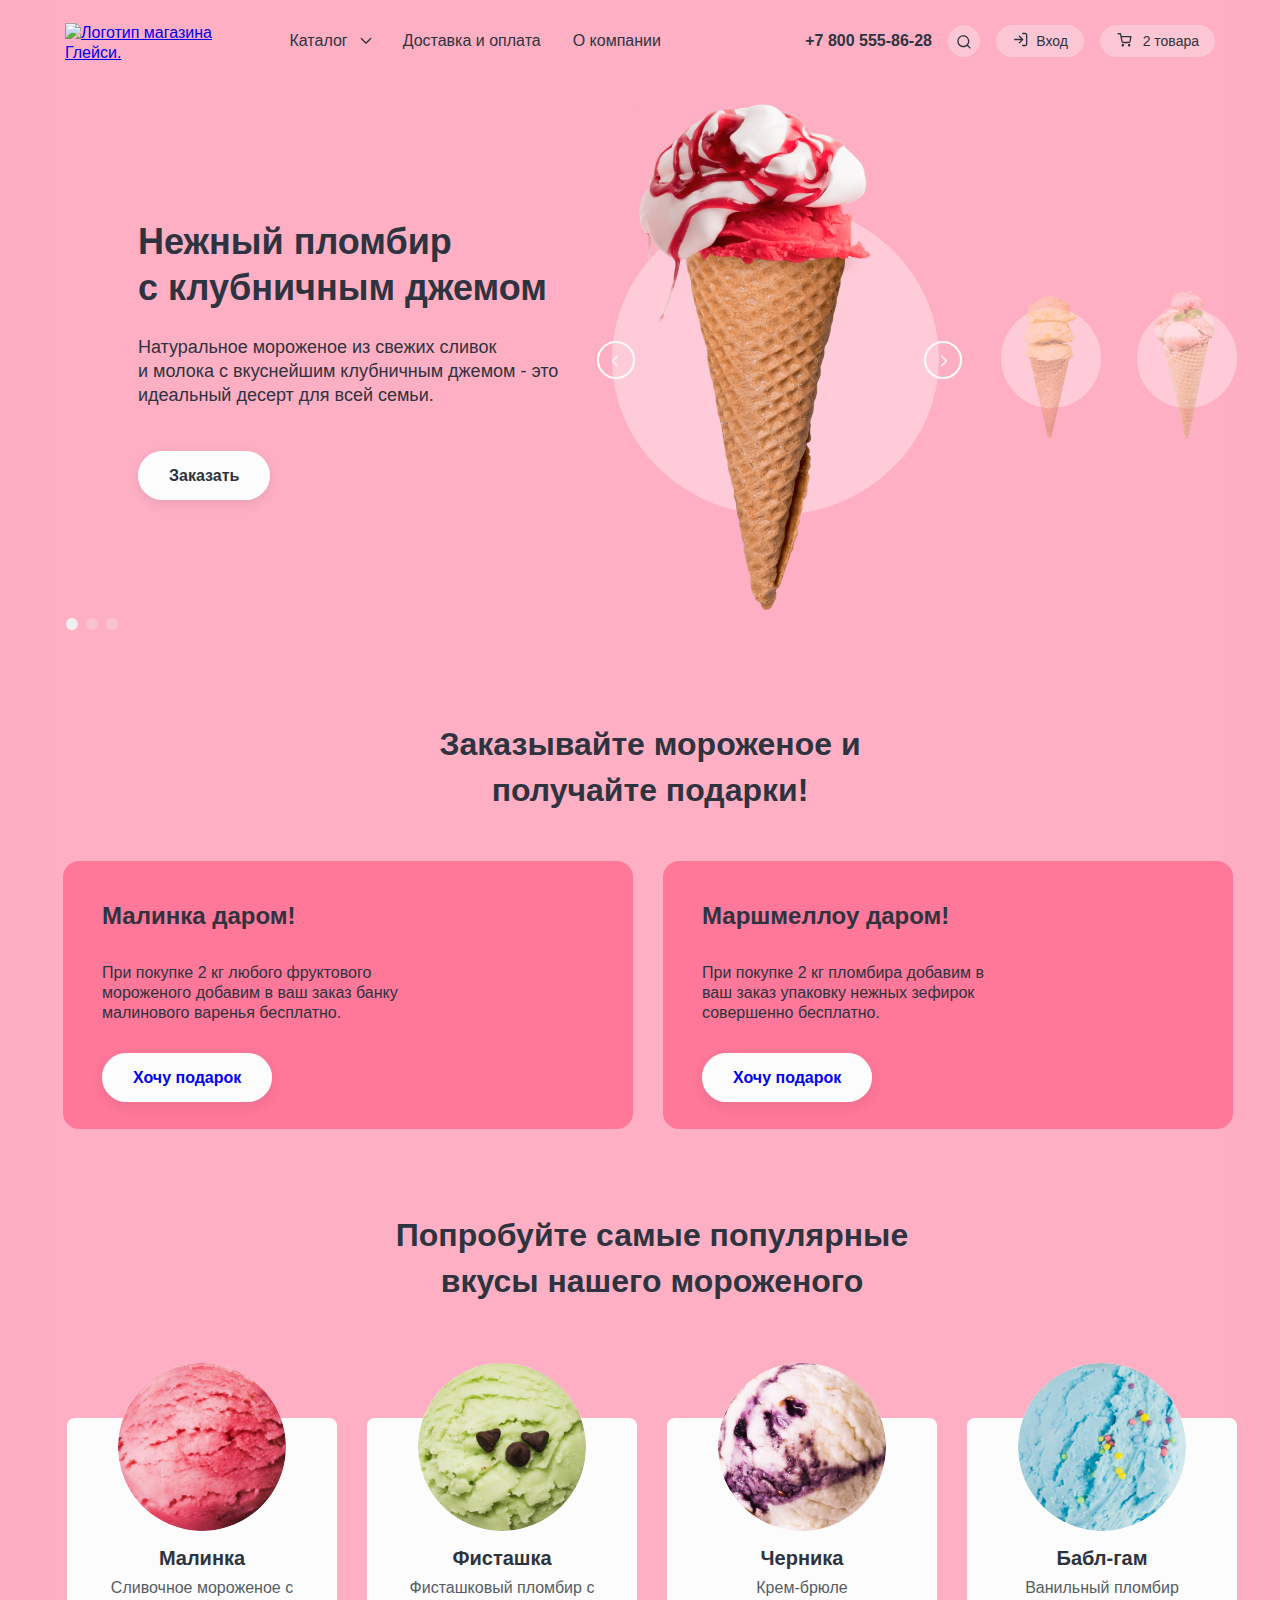
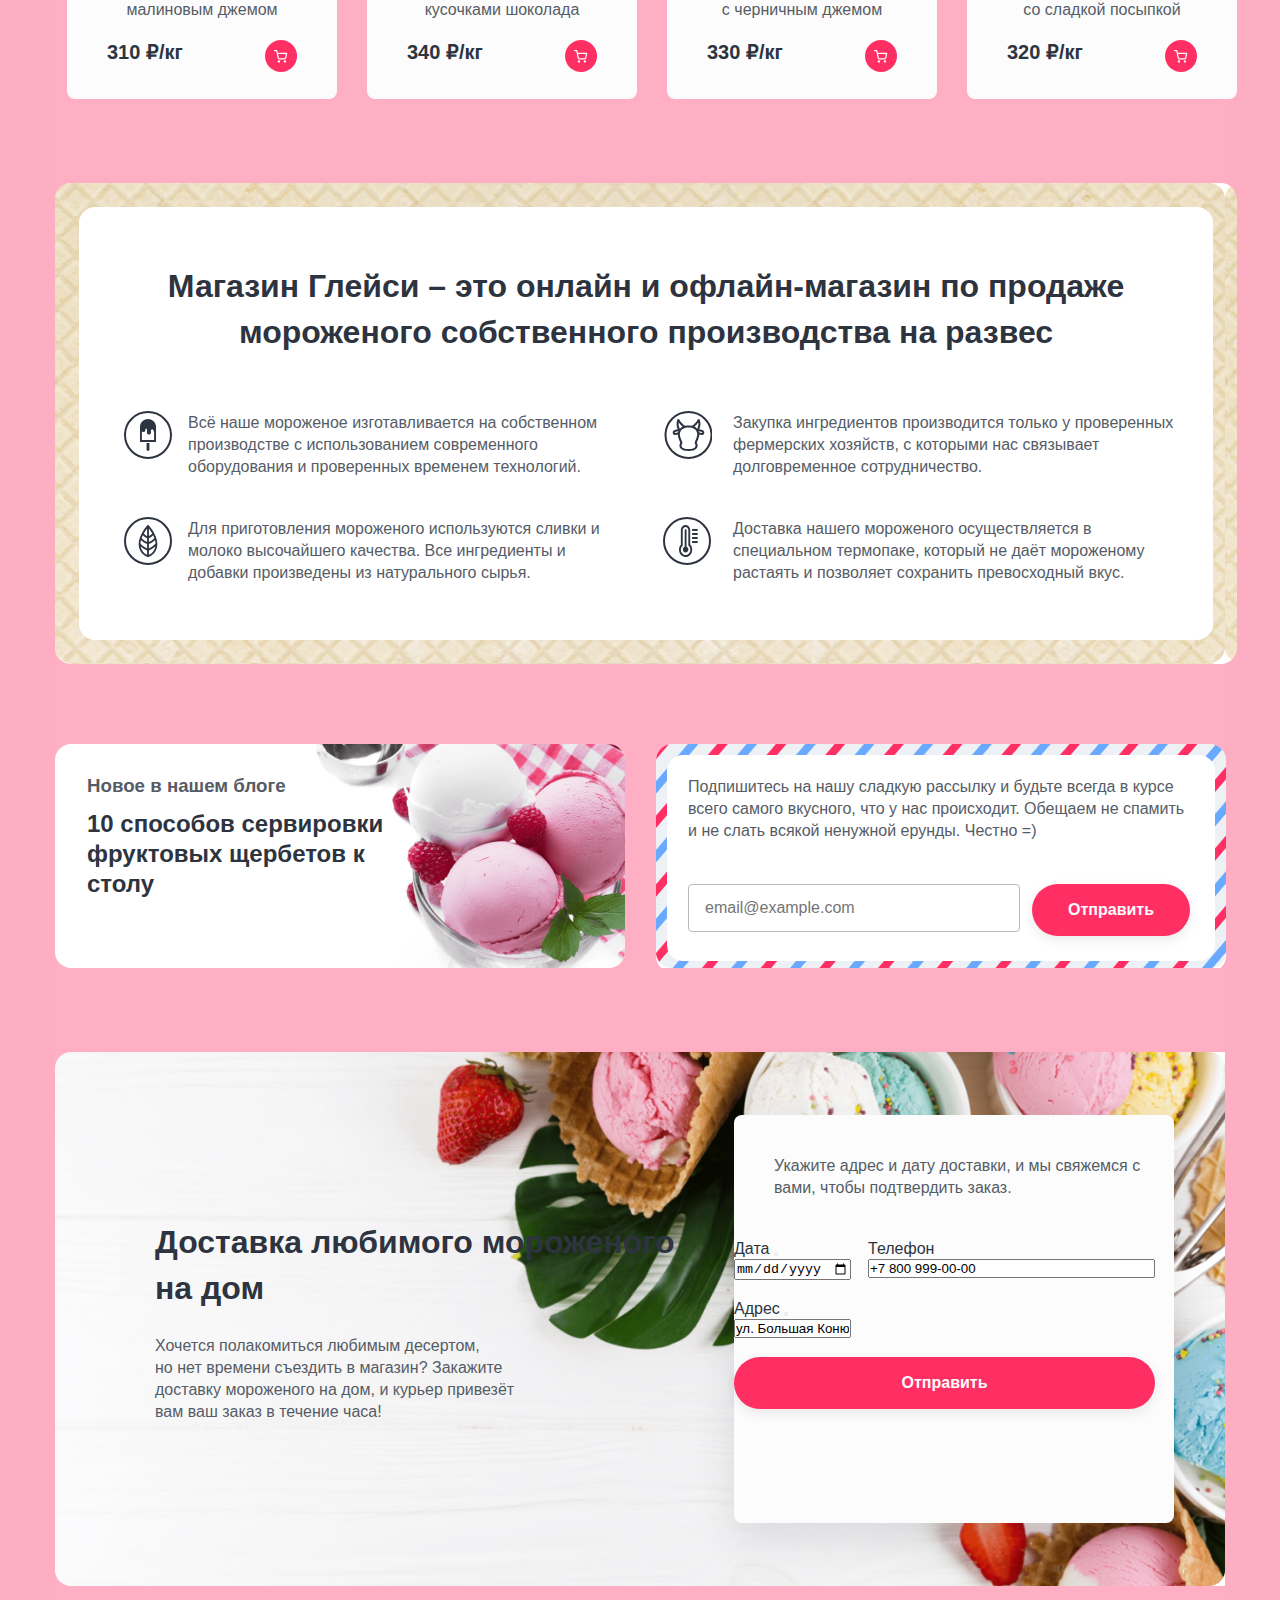
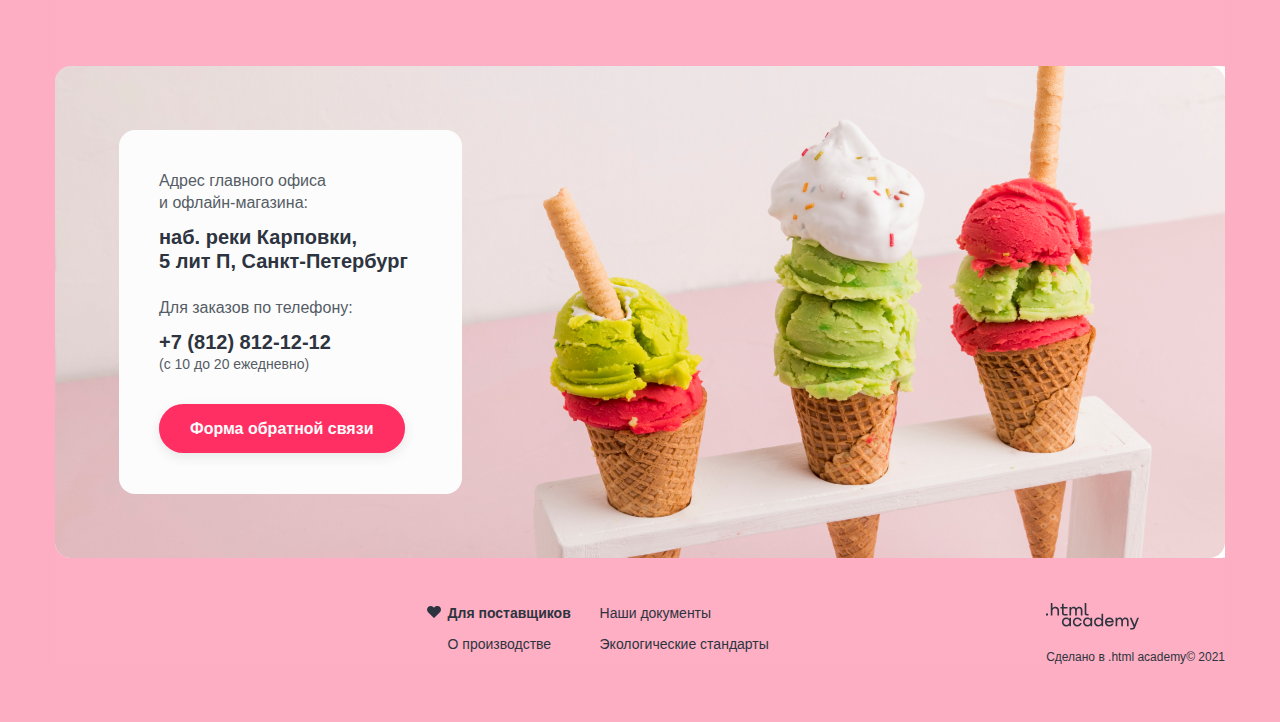
==== index.html @ e2aa6ed8 "стилизует главную страницу" ====
<!DOCTYPE html>
<html lang="ru">

  <head>
    <meta charset="utf-8">
    <title>HTML Academy: Глейси</title>
    <link rel="icon" href="favicon.ico" type="image/png">
    <link rel="stylesheet" href="css/styles.css">
  </head>

  <body class="body-pink">
    <div class="wrapper">
      <header class="page-header">
        <nav class="header-menu">
          <a class="header-link" href="index.html">
            <img class="header-logo" src="./images/logo.svg" alt="Логотип магазина Глейси." width="137" height="56">
          </a>
          <div class="header-menu-wrapper">
            <div class="navigation">
              <ul class="navigation-catalog-list">
                <li class="navigation-catalog-item">
                  <a class="navigation-catalog-link navigation-catalog-title" href="#">
                    <span class="navigation-catalog-link">Каталог</span>
                    <svg class="icon-svg-catalog" width="12" height="7" viewBox="0 0 12 7" fill="none"
                      xmlns="http://www.w3.org/2000/svg">
                      <path fill-rule="evenodd" clip-rule="evenodd"
                        d="M1.80812 1.0532C1.54777 0.792853 1.12566 0.792853 0.865306 1.0532C0.604957 1.31355 0.604957 1.73566 0.865306 1.99601L5.52565 6.65636C5.52771 6.65847 5.52979 6.66058 5.53189 6.66268C5.66259 6.79337 5.83404 6.85846 6.00534 6.85794C6.1753 6.85744 6.34511 6.79236 6.47478 6.66268C6.47687 6.66059 6.47894 6.6585 6.48099 6.65639L11.1414 1.99601C11.4017 1.73566 11.4017 1.31355 11.1414 1.0532C10.881 0.792853 10.4589 0.792853 10.1986 1.0532L6.00334 5.24842L1.80812 1.0532Z" />
                    </svg>
                  </a>
                  <div class="dropdown-menu">
                    <div class="dropdown-menu-wrapper">
                      <ul class="dropdown-menu-list">
                        <li class="dropdown-menu-title">
                          <a href="#" class="dropdown-link dropdown-link-title">Новинки</a>
                        </li>
                        <!--<li class="dropdown-menu-item">
                          <a href="#" class="dropdown-link dropdown-link-title">Новинки</a>
                        </li>-->
                        <li class="dropdown-menu-item">
                          <a href="catalog.html" class="dropdown-link">Сливочное</a>
                        </li>
                        <li class="dropdown-menu-item">
                          <a href="#" class="dropdown-link">Щербеты</a>
                        </li>
                        <li class="dropdown-menu-item">
                          <a href="#" class="dropdown-link">Фруктовый лед</a>
                        </li>
                        <li class="dropdown-menu-item">
                          <a href="#" class="dropdown-link">Мелорин</a>
                        </li>
                      </ul>
                    </div>
                  </div>
                </li>
                <li class="navigation-catalog-item">
                  <a class="navigation-catalog-link" href="#">Доставка и оплата</a>
                </li>
                <li class="navigation-catalog-item">
                  <a class="navigation-catalog-link" href="#">О компании</a>
                </li>
              </ul>
            </div>
            <div class="user-menu">
              <ul class="user-menu-list">
                <li class="user-menu-item-phone ">
                  <div class="footer-phone-wrap">
                    <a class="footer-phone-link" href="tel:+78005558628">+7 800 555-86-28</a>
                  </div>
                </li>
                <li class="user-menu-item-search menu-item-open">
                  <a class="search-image-wrapper">
                    <span class="span-search visually-hidden">Поиск</span>
                    <svg class="svg-search" width="16" height="17" viewBox="0 0 16 17"
                      xmlns="http://www.w3.org/2000/svg">
                      <path fill-rule="evenodd" clip-rule="evenodd"
                        d="M2.66329 8.18794C2.66329 5.61061 4.75263 3.52128 7.32996 3.52128C9.90729 3.52128 11.9966 5.61061 11.9966 8.18794C11.9966 9.44522 11.4994 10.5864 10.6909 11.4255C10.6681 11.443 10.6461 11.4623 10.6252 11.4832C10.6043 11.5041 10.585 11.5261 10.5675 11.5489C9.72835 12.3574 8.58722 12.8546 7.32996 12.8546C4.75263 12.8546 2.66329 10.7653 2.66329 8.18794ZM11.0751 12.8759C10.0486 13.697 8.74662 14.1879 7.32996 14.1879C4.01625 14.1879 1.32996 11.5017 1.32996 8.18794C1.32996 4.87423 4.01625 2.18794 7.32996 2.18794C10.6437 2.18794 13.33 4.87423 13.33 8.18794C13.33 9.60463 12.839 10.9066 12.0179 11.9331L14.468 14.3832C14.7284 14.6436 14.7284 15.0657 14.468 15.326C14.2077 15.5864 13.7855 15.5864 13.5252 15.326L11.0751 12.8759Z" />
                    </svg>
                  </a>
                  <form class="menu-form-search" action="https://echo.htmlacademy.ru/">
                    <div class="search-input-wrapper">
                      <input class="search-input" placeholder="Поиск по сайту" name="search" id="search">
                      <button class="button-close" type="reset">
                        <span class="visually-hidden">Очистить форму</span>
                      </button>
                    </div>
                  </form>
                </li>
                <li class="user-menu-item">
                  <div class="menu-login">
                    <div class="menu-login-wrapper">
                      <a class="menu-link login-link" href="#">
                        <span class="menu-link">Вход</span>
                        <svg class="icon-svg-login" width="16" height="17" viewBox="0 0 16 17" fill="none"
                          xmlns="http://www.w3.org/2000/svg">
                          <path fill-rule="evenodd" clip-rule="evenodd"
                            d="M9 2.52461C9 2.15642 9.29848 1.85794 9.66667 1.85794H12.3333C12.8638 1.85794 13.3725 2.06865 13.7475 2.44373C14.1226 2.8188 14.3333 3.32751 14.3333 3.85794V13.1913C14.3333 13.7217 14.1226 14.2304 13.7475 14.6055C13.3725 14.9806 12.8638 15.1913 12.3333 15.1913H9.66667C9.29848 15.1913 9 14.8928 9 14.5246C9 14.1564 9.29848 13.8579 9.66667 13.8579H12.3333C12.5101 13.8579 12.6797 13.7877 12.8047 13.6627C12.9298 13.5377 13 13.3681 13 13.1913V3.85794C13 3.68113 12.9298 3.51156 12.8047 3.38654C12.6797 3.26151 12.5101 3.19127 12.3333 3.19127H9.66667C9.29848 3.19127 9 2.8928 9 2.52461ZM5.86189 4.71987C6.12224 4.45952 6.54435 4.45952 6.8047 4.71987L10.1338 8.04897C10.1509 8.06579 10.1671 8.08353 10.1824 8.1021C10.2142 8.1409 10.2411 8.18246 10.2628 8.22589C10.3079 8.31575 10.3333 8.41721 10.3333 8.52461C10.3333 8.63323 10.3074 8.73579 10.2613 8.8264C10.241 8.86635 10.2164 8.90469 10.1876 8.94072C10.1708 8.96172 10.1527 8.98169 10.1335 9.0005L6.8047 12.3293C6.54435 12.5897 6.12224 12.5897 5.86189 12.3293C5.60154 12.069 5.60154 11.6469 5.86189 11.3865L8.05715 9.19127H1.66667C1.29848 9.19127 1 8.8928 1 8.52461C1 8.15642 1.29848 7.85794 1.66667 7.85794H8.05715L5.86189 5.66268C5.60154 5.40233 5.60154 4.98022 5.86189 4.71987Z" />
                        </svg>
                      </a>
                    </div>
                    <div class="login-container">
                      <form class="login-content" action="https://echo.htmlacademy.ru/">
                        <h2 class="login-title">Личный кабинет</h2>
                        <div class="login-persinfo">
                          <div class="login-persinfo-mail input-email">
                            <label class="persinfo-title visually-hidden" for="email">Ваш e-mail:</label>
                            <input class="login-input email" type="email" name="mail" placeholder="email@example.com"
                              id="email" required>
                          </div>
                          <div class="login-persinfo-mail input-password">
                            <label class="persinfo-title visually-hidden" for="password">Пароль</label>
                            <input class="login-input password" type="password" id="password" value="пароль" required>
                          </div>
                        </div>
                        <div class="login-buttons">
                          <a class="button button-pink" href="#">Войти</a>
                          <ul class="login-registration-list">
                            <li class="login-registration-item">
                              <a href="#" class="login-registration-link">Забыли пароль?</a>
                            </li>
                            <li class="login-registration-item">
                              <a href="#" class="login-registration-link">Регистрация</a>
                            </li>
                          </ul>
                        </div>
                      </form>
                    </div>
                  </div>
                </li>
                <li class="user-menu-item item-with-popover">
                  <div class="menu-cart-wrapper">
                    <a class="menu-link menu-link-cart" href="#">
                      <span class="menu-link">2 товара</span>
                      <svg class="icon-svg" width="16" height="17" viewBox="0 0 16 17" fill="none"
                        xmlns="http://www.w3.org/2000/svg">
                        <path fill-rule="evenodd" clip-rule="evenodd"
                          d="M1.16667 2.10794C0.798477 2.10794 0.5 2.40642 0.5 2.77461C0.5 3.1428 0.798477 3.44127 1.16667 3.44127H2.93794L3.40537 5.77666C3.40821 5.79461 3.41176 5.81232 3.416 5.82976L4.38338 10.6631L4.3835 10.6637C4.46706 11.0837 4.69562 11.4609 5.02921 11.7295C5.36111 11.9967 5.77595 12.1393 6.20183 12.1328H11.8225C12.2484 12.1393 12.6633 11.9967 12.9952 11.7295C13.3289 11.4608 13.5575 11.0833 13.641 10.6631L13.641 10.6631L13.642 10.6581L14.5691 5.79666C14.6063 5.60149 14.5545 5.39989 14.4279 5.24681C14.3012 5.09372 14.1129 5.00511 13.9142 5.00511H4.61072L4.1381 2.64377C4.07574 2.3322 3.80215 2.10794 3.4844 2.10794H1.16667ZM5.69098 10.4024L4.87759 6.33844H13.1084L12.3328 10.4053C12.31 10.5178 12.2485 10.6188 12.1591 10.6909C12.0691 10.7633 11.9565 10.8018 11.841 10.7996L11.841 10.7994H11.8282H6.19614V10.7993L6.18337 10.7996C6.06787 10.8018 5.95528 10.7633 5.8653 10.6909C5.77531 10.6184 5.71368 10.5166 5.69117 10.4033L5.69098 10.4024ZM4.55739 14.3634C4.55739 13.6754 5.1151 13.1177 5.80307 13.1177C6.49105 13.1177 7.04876 13.6754 7.04876 14.3634C7.04876 15.0513 6.49105 15.6091 5.80307 15.6091C5.1151 15.6091 4.55739 15.0513 4.55739 14.3634ZM10.9307 14.3634C10.9307 13.6754 11.4884 13.1177 12.1764 13.1177C12.8644 13.1177 13.4221 13.6754 13.4221 14.3634C13.4221 15.0513 12.8644 15.6091 12.1764 15.6091C11.4884 15.6091 10.9307 15.0513 10.9307 14.3634Z" />
                      </svg>
                    </a>
                  </div>
                  <div class="cart-open">
                    <div class="cart-open-wrapper">
                      <h2 class="cart-open-title">Корзина</h2>
                      <form action="https://echo.htmlacademy.ru/">
                        <ul class="cart-open-list">
                          <li class="cart-item">
                            <div class="cart-link-wrapper">
                              <a href="#" class="cart-link">
                                <div class="cart-img">
                                  <img src="./images/cart-product.png" alt="Шарик малинового мороженого.">
                                </div>
                                <div class="cart-inem-about">
                                  Малинка
                                  <p class="cart-item-description">1 кг х 310 ₽</p>
                                </div>
                              </a>
                              <span class="price">310 ₽</span>
                              <div class="close-button-wrapper">
                                <button class=" button cart-close-button">
                                  <span class="visually-hidden">Закрыть</span>
                                </button>
                              </div>
                            </div>
                            <input type="hidden" name="cart-item" value="Малинка">
                          </li>
                          <li class="cart-item">
                            <div class="cart-link-wrapper">
                              <a href="#" class="cart-link">
                                <div class="cart-img">
                                  <img src="./images/cart-product-second.png" alt="Шарик мороженого голубого цвета.">
                                </div>
                                <div class="cart-inem-about">
                                  Бабл-гам
                                  <p class="cart-item-description">1,5 кг х 320 ₽</p>
                                </div>
                              </a>
                              <span class="price">480 ₽</span>
                              <div class="close-button-wrapper">
                                <button class="cart-close-button">
                                  <span class="visually-hidden">Закрыть</span>
                                </button>
                              </div>
                            </div>
                            <input type="hidden" name="cart-item" value="Бабл-гам">
                          </li>
                        </ul>
                        <div class="cart-footer">
                          <button class="button button-pink" type="submit">Оформить заказ</button>
                          <div class="cart-sum-wrapper">
                            <span class="cart-sum">Итого:</span>
                            <b class="cart-goods-sum">790 ₽</b>
                          </div>
                        </div>
                      </form>
                    </div>
                  </div>
                  <div class="cart-empty-container">
                    <span class="cart-empty-description">Ваша корзина пока пуста</span>
                  </div>
                </li>
              </ul>
            </div>
          </div>
        </nav>
      </header>
      <main class="main-container">
        <h1 class="visually-hidden">Интернет-магазин Gllacy Shop</h1>
        <section class="hero">
          <h2 class="visually-hidden">Лучшие предложения</h2>
          <div class="slider">
            <ul class="slider-list">
              <li class="slider-item-active">
                <div class="slider-description-wrapper">
                  <h2 class="slider-title">Нежный пломбир <br> с клубничным джемом</h2>
                  <p class="slider-description">Натуральное мороженое из свежих сливок <br> и молока с вкуснейшим
                    клубничным джемом - это идеальный десерт для всей семьи.</p>
                  <a class="button button-slider" href="#">
                    <span class="button-text">Заказать</span>
                  </a>
                </div>
                <div class="slider-image-wrapper">
                  <img class="slider-image" src="./images/pink.png" alt="Пломбир с клубничным джемом">
                </div>
              </li>
              <li class="slider-item">
                <div class="slider-description-wrapper">
                  <h2 class="slider-title">Сливочное мороженое со вкусом банана</h2>
                  <p class="slider-description">Сливочное мороженое с ярким банановым вкусом подарит вам свежесть и
                    наслаждение даже в самый жаркий летний день.</p>
                  <a class="button button-slider" href="#">
                    <span class="button-text">Заказать</span>
                  </a>
                </div>
                <div class="slider-image-wrapper">
                  <img class="slider-image" src="./images/blue.png" alt="Сливочное мороженое.">
                </div>
              </li>
              <li class="slider-item">
                <div class="slider-description-wrapper">
                  <h2 class="slider-title">Карамельный пломбир с маршмеллоу</h2>
                  <p class="slider-description">Необычный сладкий десерт с карамельным топпингом и кусочками зефира
                    завоюет сердца сладкоежек всех возрастов.</p>
                  <a class="button button-slider" href="#">
                    <span class="button-text">Заказать</span>
                  </a>
                </div>
                <div class="slider-image-wrapper">
                  <img class="slider-image" src="./images/yellow.png" alt="Карамельное мороженое.">
                </div>
              </li>
            </ul>
            <a href="#" class="slider-control slider-prev">
              <span class="visually-hidden">Показать предыдущий экран слайдера</span>
            </a>
            <a href="#" class="slider-control-next slider-next">
              <span class="visually-hidden">Показать следующий экран слайдера</span>
            </a>
          </div>
          <div class="hero-footer">
            <div class="bullet-container">
              <ul class="slider-bullets">
                <li class="bullet-item">
                  <button class="bullet bullet-active" type="button">
                    <span class="visually-hidden">Покажи первый экран слайдера</span>
                  </button>
                </li>
                <li class="bullet-item">
                  <button class="bullet" type="button">
                    <span class="visually-hidden">Покажи второй экран слайдера</span>
                  </button>
                </li>
                <li class="bullet-item">
                  <button class="bullet" type="button">
                    <span class="visually-hidden">Покажи третий экран слайдера</span>
                  </button>
                </li>
              </ul>
            </div>
            <section class="slider-social">
              <h2 class="visually-hidden" hidden>Социальные сети</h2>
              <ul class="slider-social-list">
                <li class="social-item social-item-telegram">
                  <a class="slider-social-svg" href="https://t.me/htmlacademy ">
                    <span class="visually-hidden">Telegam</span>
                  </a>
                </li>
                <li class="social-item social-item-vk">
                  <a class="slider-social-svg" href="https://vk.com/htmlacademy">
                    <span class="visually-hidden">VK</span>
                  </a>
                </li>
                <li class="social-item social-item-youtube">
                  <a class="slider-social-svg" href="https://www.youtube.com/user/htmlacademyru">
                    <span class="visually-hidden">Youtube</span>
                  </a>
                </li>
              </ul>
            </section>
          </div>
        </section>
        <section class="section-gift">
          <div class="title-wrapper">
            <p class="main-title section-gift-title">Заказывайте мороженое и получайте подарки!</p>
          </div>
          <ul class="section-gift-list">
            <li class="gift-item">
              <div class="gift-wrapper gift-left">
                <h3 class="gift-title">Малинка даром!</h3>
                <p class="gift-description">При покупке 2 кг любого фруктового мороженого добавим в ваш заказ банку
                  малинового варенья бесплатно.</p>
                <a class="button button-gift" href="#">
                  <span class="button-text">Хочу подарок</span>
                </a>
              </div>
            </li>
            <li class="gift-item">
              <div class="gift-wrapper gift-right">
                <h3 class="gift-title">Маршмеллоу даром!</h3>
                <p class="gift-description">При покупке 2 кг пломбира добавим в ваш заказ упаковку нежных зефирок
                  совершенно бесплатно.</p>
                <a class="button button-gift" href="#">
                  <span class="button-text">Хочу подарок</span>
                </a>
              </div>
            </li>
          </ul>
        </section>
        <section class="section-small-catalog">
          <div class="title-wrapper">
            <p class="main-title small-catalog-title">Попробуйте самые популярные вкусы нашего мороженого</p>
          </div>
          <div class="small-catalog-wrapper">
            <ul class="small-catalog-list">
              <li class="catalog-item">
                <div class="card-wrapper">
                  <a class="catalog-card-link" href="#">
                    <div class="catalog-img-wrapper">
                      <img class="catalog-image" src="./images/raspberries.jpg" alt="Шарик малинового мороженого.">
                    </div>
                    <h3 class="catalog-item-title">Малинка</h3>
                  </a>
                  <p class="catalog-item-description">Сливочное мороженое с малиновым джемом</p>
                  <div class="catalog-card-footer">
                    <span class="card-price">310 ₽/кг</span>
                    <a class="button-cart" href="#">
                      <span class="visually-hidden catalog-cart">Корзина</span>
                      <div class="cart-svg-wrapper">
                        <svg class="icon-svg-cart" width="16" height="17" viewBox="0 0 16 17" fill="none"
                          xmlns="http://www.w3.org/2000/svg">
                          <path fill-rule="evenodd" clip-rule="evenodd"
                            d="M1.16667 2.10794C0.798477 2.10794 0.5 2.40642 0.5 2.77461C0.5 3.1428 0.798477 3.44127 1.16667 3.44127H2.93794L3.40537 5.77666C3.40821 5.79461 3.41176 5.81232 3.416 5.82976L4.38338 10.6631L4.3835 10.6637C4.46706 11.0837 4.69562 11.4609 5.02921 11.7295C5.36111 11.9967 5.77595 12.1393 6.20183 12.1328H11.8225C12.2484 12.1393 12.6633 11.9967 12.9952 11.7295C13.3289 11.4608 13.5575 11.0833 13.641 10.6631L13.641 10.6631L13.642 10.6581L14.5691 5.79666C14.6063 5.60149 14.5545 5.39989 14.4279 5.24681C14.3012 5.09372 14.1129 5.00511 13.9142 5.00511H4.61072L4.1381 2.64377C4.07574 2.3322 3.80215 2.10794 3.4844 2.10794H1.16667ZM5.69098 10.4024L4.87759 6.33844H13.1084L12.3328 10.4053C12.31 10.5178 12.2485 10.6188 12.1591 10.6909C12.0691 10.7633 11.9565 10.8018 11.841 10.7996L11.841 10.7994H11.8282H6.19614V10.7993L6.18337 10.7996C6.06787 10.8018 5.95528 10.7633 5.8653 10.6909C5.77531 10.6184 5.71368 10.5166 5.69117 10.4033L5.69098 10.4024ZM4.55739 14.3634C4.55739 13.6754 5.1151 13.1177 5.80307 13.1177C6.49105 13.1177 7.04876 13.6754 7.04876 14.3634C7.04876 15.0513 6.49105 15.6091 5.80307 15.6091C5.1151 15.6091 4.55739 15.0513 4.55739 14.3634ZM10.9307 14.3634C10.9307 13.6754 11.4884 13.1177 12.1764 13.1177C12.8644 13.1177 13.4221 13.6754 13.4221 14.3634C13.4221 15.0513 12.8644 15.6091 12.1764 15.6091C11.4884 15.6091 10.9307 15.0513 10.9307 14.3634Z" />
                        </svg>
                      </div>
                    </a>
                  </div>
                </div>
              </li>
              <li class="catalog-item">
                <div class="card-wrapper">
                  <a class="catalog-card-link" href="#">
                    <div class="catalog-img-wrapper">
                      <img class="catalog-image" src="./images/pistachio.jpg" alt="Шарик фисташкового мороженого.">
                    </div>
                    <h3 class="catalog-item-title">Фисташка</h3>
                  </a>
                  <p class="catalog-item-description">Фисташковый пломбир с кусочками шоколада</p>
                  <div class="catalog-card-footer">
                    <span class="card-price">340 ₽/кг</span>
                    <a class="button-cart" href="#">
                      <span class="visually-hidden catalog-cart">Корзина</span>
                      <div class="cart-svg-wrapper">
                        <svg class="icon-svg-cart" width="16" height="17" viewBox="0 0 16 17" fill="none"
                          xmlns="http://www.w3.org/2000/svg">
                          <path fill-rule="evenodd" clip-rule="evenodd"
                            d="M1.16667 2.10794C0.798477 2.10794 0.5 2.40642 0.5 2.77461C0.5 3.1428 0.798477 3.44127 1.16667 3.44127H2.93794L3.40537 5.77666C3.40821 5.79461 3.41176 5.81232 3.416 5.82976L4.38338 10.6631L4.3835 10.6637C4.46706 11.0837 4.69562 11.4609 5.02921 11.7295C5.36111 11.9967 5.77595 12.1393 6.20183 12.1328H11.8225C12.2484 12.1393 12.6633 11.9967 12.9952 11.7295C13.3289 11.4608 13.5575 11.0833 13.641 10.6631L13.641 10.6631L13.642 10.6581L14.5691 5.79666C14.6063 5.60149 14.5545 5.39989 14.4279 5.24681C14.3012 5.09372 14.1129 5.00511 13.9142 5.00511H4.61072L4.1381 2.64377C4.07574 2.3322 3.80215 2.10794 3.4844 2.10794H1.16667ZM5.69098 10.4024L4.87759 6.33844H13.1084L12.3328 10.4053C12.31 10.5178 12.2485 10.6188 12.1591 10.6909C12.0691 10.7633 11.9565 10.8018 11.841 10.7996L11.841 10.7994H11.8282H6.19614V10.7993L6.18337 10.7996C6.06787 10.8018 5.95528 10.7633 5.8653 10.6909C5.77531 10.6184 5.71368 10.5166 5.69117 10.4033L5.69098 10.4024ZM4.55739 14.3634C4.55739 13.6754 5.1151 13.1177 5.80307 13.1177C6.49105 13.1177 7.04876 13.6754 7.04876 14.3634C7.04876 15.0513 6.49105 15.6091 5.80307 15.6091C5.1151 15.6091 4.55739 15.0513 4.55739 14.3634ZM10.9307 14.3634C10.9307 13.6754 11.4884 13.1177 12.1764 13.1177C12.8644 13.1177 13.4221 13.6754 13.4221 14.3634C13.4221 15.0513 12.8644 15.6091 12.1764 15.6091C11.4884 15.6091 10.9307 15.0513 10.9307 14.3634Z" />
                        </svg>
                      </div>
                    </a>
                  </div>
                </div>
              </li>
              <li class="catalog-item">
                <div class="card-wrapper">
                  <a class="catalog-card-link" href="#">
                    <div class="catalog-img-wrapper">
                      <img class="catalog-image" src="./images/blueberry.jpg" alt="Шарик черничного мороженого.">
                    </div>
                    <h3 class="catalog-item-title">Черника</h3>
                  </a>
                  <p class="catalog-item-description">Крем-брюле <br> с черничным джемом</p>
                  <div class="catalog-card-footer">
                    <span class="card-price">330 ₽/кг</span>
                    <a class="button-cart" href="#">
                      <span class="visually-hidden catalog-cart">Корзина</span>
                      <div class="cart-svg-wrapper">
                        <svg class="icon-svg-cart" width="16" height="17" viewBox="0 0 16 17" fill="none"
                          xmlns="http://www.w3.org/2000/svg">
                          <path fill-rule="evenodd" clip-rule="evenodd"
                            d="M1.16667 2.10794C0.798477 2.10794 0.5 2.40642 0.5 2.77461C0.5 3.1428 0.798477 3.44127 1.16667 3.44127H2.93794L3.40537 5.77666C3.40821 5.79461 3.41176 5.81232 3.416 5.82976L4.38338 10.6631L4.3835 10.6637C4.46706 11.0837 4.69562 11.4609 5.02921 11.7295C5.36111 11.9967 5.77595 12.1393 6.20183 12.1328H11.8225C12.2484 12.1393 12.6633 11.9967 12.9952 11.7295C13.3289 11.4608 13.5575 11.0833 13.641 10.6631L13.641 10.6631L13.642 10.6581L14.5691 5.79666C14.6063 5.60149 14.5545 5.39989 14.4279 5.24681C14.3012 5.09372 14.1129 5.00511 13.9142 5.00511H4.61072L4.1381 2.64377C4.07574 2.3322 3.80215 2.10794 3.4844 2.10794H1.16667ZM5.69098 10.4024L4.87759 6.33844H13.1084L12.3328 10.4053C12.31 10.5178 12.2485 10.6188 12.1591 10.6909C12.0691 10.7633 11.9565 10.8018 11.841 10.7996L11.841 10.7994H11.8282H6.19614V10.7993L6.18337 10.7996C6.06787 10.8018 5.95528 10.7633 5.8653 10.6909C5.77531 10.6184 5.71368 10.5166 5.69117 10.4033L5.69098 10.4024ZM4.55739 14.3634C4.55739 13.6754 5.1151 13.1177 5.80307 13.1177C6.49105 13.1177 7.04876 13.6754 7.04876 14.3634C7.04876 15.0513 6.49105 15.6091 5.80307 15.6091C5.1151 15.6091 4.55739 15.0513 4.55739 14.3634ZM10.9307 14.3634C10.9307 13.6754 11.4884 13.1177 12.1764 13.1177C12.8644 13.1177 13.4221 13.6754 13.4221 14.3634C13.4221 15.0513 12.8644 15.6091 12.1764 15.6091C11.4884 15.6091 10.9307 15.0513 10.9307 14.3634Z" />
                        </svg>
                      </div>
                    </a>
                  </div>
                </div>
              </li>
              <li class="catalog-item">
                <div class="card-wrapper">
                  <a class="catalog-card-link" href="#">
                    <div class="catalog-img-wrapper">
                      <img class="catalog-image" src="./images/bubble-gum.jpg" alt="Шарик мороженого со вкусом жвачки.">
                    </div>
                    <h3 class="catalog-item-title">Бабл-гам</h3>
                  </a>
                  <p class="catalog-item-description">Ванильный пломбир <br> со сладкой посыпкой</p>
                  <div class="catalog-card-footer">
                    <span class="card-price">320 ₽/кг</span>
                    <a class="button-cart" href="#">
                      <span class="visually-hidden catalog-cart">Корзина</span>
                      <div class="cart-svg-wrapper">
                        <svg class="icon-svg-cart" width="16" height="17" viewBox="0 0 16 17" fill="none"
                          xmlns="http://www.w3.org/2000/svg">
                          <path fill-rule="evenodd" clip-rule="evenodd"
                            d="M1.16667 2.10794C0.798477 2.10794 0.5 2.40642 0.5 2.77461C0.5 3.1428 0.798477 3.44127 1.16667 3.44127H2.93794L3.40537 5.77666C3.40821 5.79461 3.41176 5.81232 3.416 5.82976L4.38338 10.6631L4.3835 10.6637C4.46706 11.0837 4.69562 11.4609 5.02921 11.7295C5.36111 11.9967 5.77595 12.1393 6.20183 12.1328H11.8225C12.2484 12.1393 12.6633 11.9967 12.9952 11.7295C13.3289 11.4608 13.5575 11.0833 13.641 10.6631L13.641 10.6631L13.642 10.6581L14.5691 5.79666C14.6063 5.60149 14.5545 5.39989 14.4279 5.24681C14.3012 5.09372 14.1129 5.00511 13.9142 5.00511H4.61072L4.1381 2.64377C4.07574 2.3322 3.80215 2.10794 3.4844 2.10794H1.16667ZM5.69098 10.4024L4.87759 6.33844H13.1084L12.3328 10.4053C12.31 10.5178 12.2485 10.6188 12.1591 10.6909C12.0691 10.7633 11.9565 10.8018 11.841 10.7996L11.841 10.7994H11.8282H6.19614V10.7993L6.18337 10.7996C6.06787 10.8018 5.95528 10.7633 5.8653 10.6909C5.77531 10.6184 5.71368 10.5166 5.69117 10.4033L5.69098 10.4024ZM4.55739 14.3634C4.55739 13.6754 5.1151 13.1177 5.80307 13.1177C6.49105 13.1177 7.04876 13.6754 7.04876 14.3634C7.04876 15.0513 6.49105 15.6091 5.80307 15.6091C5.1151 15.6091 4.55739 15.0513 4.55739 14.3634ZM10.9307 14.3634C10.9307 13.6754 11.4884 13.1177 12.1764 13.1177C12.8644 13.1177 13.4221 13.6754 13.4221 14.3634C13.4221 15.0513 12.8644 15.6091 12.1764 15.6091C11.4884 15.6091 10.9307 15.0513 10.9307 14.3634Z" />
                        </svg>
                      </div>
                    </a>
                  </div>
                </div>
              </li>
            </ul>
          </div>
        </section>
        <section class="section-description">
          <div class="section-description-wrapper">
            <h2 class="main-title section-description-title">Магазин Глейси – это онлайн и офлайн-магазин по продаже
              мороженого собственного производства на развес
            </h2>
            <ul class="description-list">
              <li class="description-item ice-item">
                <p class="ice">Всё наше мороженое изготавливается на собственном производстве с использованием
                  современного оборудования и проверенных временем технологий.</p>
              </li>
              <li class="description-item cow-item">
                <p class="cow">Закупка ингредиентов производится только у проверенных фермерских хозяйств, с которыми
                  нас связывает долговременное сотрудничество.</p>
              </li>
              <li class="description-item leaf-item">
                <p class="leaf">Для приготовления мороженого используются сливки и молоко высочайшего качества. Все
                  ингредиенты и добавки произведены из натурального сырья.</p>
              </li>
              <li class="description-item temperature-item">
                <p class="temperature">Доставка нашего мороженого осуществляется в специальном термопаке, который не
                  даёт мороженому растаять и позволяет сохранить превосходный вкус.</p>
              </li>
            </ul>
          </div>
        </section>
        <div class="info-wrapper">
          <section class="section-info info-link-wrapper">
            <a href="#" class="link-blog">
              <h3 class="link-title">Новое в нашем блоге</h3>
              <p class="link-title-main">10 способов сервировки фруктовых щербетов к столу</p>
            </a>
          </section>
          <section class="section-info notification-wrapper">
            <h2 class="visually-hidden">Подписка</h2>
            <div class="notification-frame">
              <p class="notification-description">Подпишитесь на нашу сладкую рассылку и будьте всегда в курсе всего
                самого вкусного, что у нас происходит. Обещаем не спамить и не слать всякой ненужной ерунды. Честно =)
              </p>
              <form action="https://echo.htmlacademy.ru/" method="post" class="notification-form">
                <input class="notification-input" type="email" name="email" placeholder="email@example.com" required>
                <button class="button button-pink-notification" type="submit">
                  <span class="button-text">Отправить</span>
                </button>
              </form>
            </div>
          </section>
        </div>
        <section class="section-delivery">
          <div class="delivery-description-wrapper">
            <h2 class="delivery-title">Доставка любимого мороженого на дом</h2>
            <p class="delivery-description">Хочется полакомиться любимым десертом, <br> но нет времени съездить в
              магазин?
              Закажите доставку мороженого на дом, и курьер привезёт вам ваш заказ в течение часа!</p>
          </div>
          <div class="delivery-form-wrapper">
            <p class="delivery-form-title">Укажите адрес и дату доставки, и мы свяжемся с вами, чтобы подтвердить
              заказ.</p>
            <form action="https://echo.htmlacademy.ru/" method="get" class="delivery-form">
              <p class="field-group delivery-form-date">
                <label class="form-label" for="date">Дата
                  <button class="info" id="date">
                    <span class="visually-hidden">Посмотреть дополнительную информацию</span>
                  </button>
                </label>
                <input class="delivery-form-input input-date" type="date" id="date" name="delivery-date"
                  value="01.04.2020" required>
              </p>
              <p class="field-group delivery-form-phone">
                <label class="form-label" for="phone">Телефон</label>
                <input class="delivery-form-input input-phone" type="tel" id="phone" name="phone"
                  value="+7 800 999-00-00" required>
              </p>
              <p class="field-group delivery-form-adresse">
                <label class="form-label label-adresse" for="adresse">Адрес
                  <button class="info" id="adresse">
                    <span class="visually-hidden">Посмотреть дополнительную информацию</span>
                  </button>
                </label>
                <input class="delivery-form-input input-adresse" type="text" name="adresse" id="adresse"
                  value="ул. Большая Конюшенная, 19/8" required>
              </p>
              <button class="button button-pink-notification delivery-submit" type="submit">
                <span class="button-text">Отправить</span>
              </button>
            </form>
          </div>
        </section>
        <section class="section-contacts">
          <h2 class="visually-hidden">Контакты</h2>
          <div class="contacts-wrapper">
            <p class="contacts-title">Адрес главного офиса и офлайн-магазина:</p>
            <address class="contacts-adresse">наб. реки Карповки, <br> 5 лит П, Санкт-Петербург</address>
            <p class="contacts-title title-phone">Для заказов по телефону:</p>
            <a class="contacts-phone" href="tel:+78009990000">+7 (812) 812-12-12</a>
            <p class="contacts-comment">(с 10 до 20 ежедневно)</p>
            <a href="#" class="button button-pink button-contacts">Форма обратной связи</a>
          </div>
        </section>
      </main>
      <footer class="page-footer">
        <div class="page-footer-container">
          <section class="slider-social">
            <h2 class="visually-hidden" hidden>Социальные сети</h2>
            <ul class="slider-social-list">
              <li class="social-item social-item-telegram">
                <a class="slider-social-svg" href="https://t.me/htmlacademy ">
                  <span class="visually-hidden">Telegam</span>
                </a>
              </li>
              <li class="social-item social-item-vk">
                <a class="slider-social-svg" href="https://vk.com/htmlacademy">
                  <span class="visually-hidden">VK</span>
                </a>
              </li>
              <li class="social-item social-item-youtube">
                <a class="slider-social-svg" href="https://www.youtube.com/user/htmlacademyru">
                  <span class="visually-hidden">Youtube</span>
                </a>
              </li>
            </ul>
          </section>
          <section class="footer-about">
            <h2 class="visually-hidden">Информация об интернет магазине</h2>
            <ul class="footer-list">
              <li class="information-item">
                <a class="information-link partnership" href="#">
                  Для поставщиков
                </a>
              </li>
              <li class="information-item">
                <a class="information-link" href="#">
                  О производстве
                </a>
              </li>
            </ul>
            <ul class="footer-list footer-list-right">
              <li class="information-item">
                <a class="information-link" href="#">
                  Наши документы
                </a>
              </li>
              <li class="information-item">
                <a class="information-link" href="#">
                  Экологические стандарты
                </a>
              </li>
            </ul>
          </section>
          <section class="copyright">
            <h2 class="visually-hidden">Логотип HTML-Академий</h2>
            <a class="footer-logo" href="https://htmlacademy.ru">
              <svg class="logo-htmlacademy" width="93" height="27" viewBox="0 0 93 27" fill="none"
                xmlns="http://www.w3.org/2000/svg">
                <g clip-path="url(#clip0_25239_2387)">
                  <path d="M0 10.4163V12.4995H1.98768V10.4163H0Z" fill="#2D3440" />
                  <path
                    d="M9.41854 3.66311C8.15678 3.66311 7.13702 4.236 6.4975 5.06932H6.42836V0H4.78638V12.4997H6.42836V8.21161C6.42836 6.4929 7.49999 5.26029 9.07286 5.26029C10.5593 5.26029 11.4235 6.37138 11.4235 7.86439V12.4997H13.0655V7.56926C13.0655 5.19084 11.5963 3.66311 9.41854 3.66311Z"
                    fill="#2D3440" />
                  <path
                    d="M21.5252 3.90628H17.6363V0.868164H15.9943V3.90628H14.4387V5.50347H15.9943V10.3471C15.9943 11.7359 16.7721 12.4998 18.1721 12.4998H21.5252V10.8853H18.5005C17.9474 10.8853 17.6363 10.5728 17.6363 10.0346V5.50347H21.5252V3.90628Z"
                    fill="#2D3440" />
                  <path
                    d="M33.2548 3.68042C31.9411 3.68042 30.9388 4.32276 30.3856 5.34705H30.3338C29.8325 4.34014 28.8992 3.68042 27.6202 3.68042C26.4795 3.68042 25.6152 4.28804 25.0967 5.13873H25.0275V3.90612H23.4547V12.4996H25.0967V8.09004C25.0967 6.47549 25.9435 5.29497 27.2227 5.26025C28.4325 5.22553 29.1412 6.09356 29.1412 7.3956V12.4996H30.7832V7.95115C30.7832 6.02412 31.9239 5.26025 32.9091 5.26025C34.1017 5.26025 34.8105 6.09356 34.8105 7.3956V12.4996H36.4523V7.222C36.4523 5.13873 35.277 3.68042 33.2548 3.68042Z"
                    fill="#2D3440" />
                  <path
                    d="M38.6776 10.2775C38.6776 11.6837 39.4727 12.4997 40.9418 12.4997H42.5665V10.9025H41.1837C40.6306 10.9025 40.3194 10.59 40.3194 10.0518V0H38.6776V10.2775Z"
                    fill="#2D3440" />
                  <path
                    d="M23.3752 15.9364H23.306C22.6653 15.0734 21.6266 14.4694 20.2413 14.4521C17.6959 14.4176 15.8778 16.2988 15.8778 18.9566C15.8778 21.6318 17.7305 23.513 20.2239 23.4785C21.6437 23.4611 22.6653 22.8226 23.306 21.9078H23.3752V23.2367H25.003V14.6937H23.3752V15.9364ZM20.4663 21.8907C18.6656 21.8907 17.5228 20.5789 17.5228 18.9566C17.5228 17.3343 18.6656 16.0227 20.4663 16.0227C22.2152 16.0227 23.3581 17.3343 23.3581 18.9566C23.3581 20.5618 22.2152 21.8907 20.4663 21.8907Z"
                    fill="#2D3440" />
                  <path
                    d="M35.752 17.8003C35.3537 15.8673 33.6395 14.4521 31.3886 14.4521C28.6701 14.4521 26.8521 16.4369 26.8521 18.9567C26.8521 21.4764 28.6701 23.4785 31.3886 23.4785C33.6395 23.4785 35.3537 22.0287 35.752 20.0785H34.0378C33.6915 21.1658 32.6699 21.9078 31.4059 21.9078C29.6397 21.9078 28.4968 20.5789 28.4968 18.9567C28.4968 17.3343 29.6397 16.0227 31.4059 16.0227C32.7218 16.0227 33.6915 16.7993 34.0378 17.8003H35.752Z"
                    fill="#2D3440" />
                  <path
                    d="M44.5459 15.9364H44.4766C43.836 15.0734 42.797 14.4694 41.4117 14.4521C38.8664 14.4176 37.0483 16.2988 37.0483 18.9566C37.0483 21.6318 38.9011 23.513 41.3944 23.4785C42.8143 23.4611 43.836 22.8226 44.4766 21.9078H44.5459V23.2367H46.1735V14.6937H44.5459V15.9364ZM41.6369 21.8907C39.836 21.8907 38.6933 20.5789 38.6933 18.9566C38.6933 17.3343 39.836 16.0227 41.6369 16.0227C43.3858 16.0227 44.5285 17.3343 44.5285 18.9566C44.5285 20.5618 43.3858 21.8907 41.6369 21.8907Z"
                    fill="#2D3440" />
                  <path
                    d="M55.5201 16.0227H55.4509C54.8102 15.1079 53.7365 14.4694 52.3686 14.4521C49.8754 14.4176 48.0226 16.2988 48.0226 18.9739C48.0226 21.6317 49.8407 23.513 52.386 23.4785C53.7365 23.4611 54.8102 22.8571 55.4336 21.9942H55.5201V23.2367H57.1477V10.8105H55.5201V16.0227ZM52.6112 21.9078C50.8103 21.9078 49.6675 20.5963 49.6675 18.9739C49.6675 17.3516 50.8103 16.0399 52.6112 16.0399C54.3601 16.0399 55.5028 17.3688 55.5028 18.9739C55.5028 20.5963 54.3601 21.9078 52.6112 21.9078Z"
                    fill="#2D3440" />
                  <path
                    d="M63.3449 14.4521C60.713 14.4521 58.9121 16.4714 58.9121 18.9739C58.9121 21.4074 60.6091 23.4785 63.3794 23.4785C65.388 23.4785 66.9984 22.3912 67.5699 20.5789H65.8555C65.4748 21.3902 64.557 21.9078 63.4488 21.9078C61.8905 21.9078 60.7822 20.8724 60.661 19.5435H67.743C67.968 16.6958 66.1846 14.4521 63.3449 14.4521ZM63.3102 16.0227C64.6781 16.0227 65.6998 16.8684 65.9595 18.0937H60.6957C60.938 16.8856 61.9597 16.0227 63.3102 16.0227Z"
                    fill="#2D3440" />
                  <path
                    d="M79.4126 14.4695C78.0968 14.4695 77.0925 15.108 76.5384 16.1263H76.4863C75.9843 15.1253 75.0492 14.4695 73.7679 14.4695C72.6252 14.4695 71.7593 15.0735 71.2399 15.9192H71.1707V14.6938H69.595V23.2368H71.2399V18.8532C71.2399 17.2481 72.0884 16.0745 73.3698 16.04C74.5817 16.0055 75.2918 16.8684 75.2918 18.1628V23.2368H76.9367V18.7151C76.9367 16.7994 78.0794 16.04 79.0664 16.04C80.2611 16.04 80.971 16.8684 80.971 18.1628V23.2368H82.616V17.9902C82.616 15.9192 81.4385 14.4695 79.4126 14.4695Z"
                    fill="#2D3440" />
                  <path
                    d="M88.5048 21.8732L85.5611 14.6936H83.743L87.6563 24.0479L87.6391 24.0824C87.362 24.7899 87.0503 25.0488 86.2884 25.0488H84.2626V26.6883H86.2884C87.7775 26.6883 88.574 26.0153 89.1281 24.5655L92.9029 14.6936H91.2232L88.5048 21.8732Z"
                    fill="#2D3440" />
                </g>
                <defs>
                  <clipPath id="clip0_25239_2387">
                    <rect width="93" height="26.7107" fill="white" />
                  </clipPath>
                </defs>
              </svg>
            </a>
            <p class="about-text">Сделано в <a class="htmlacademy-link" href="https://htmlacademy.ru/">.html
                academy</a>© 2021</p>
          </section>
        </div>
      </footer>
    </div>
  </body>

</html>
---- css/styles.css ----
@font-face {
  font-family: "Inter";
  src: url("../fonts/inter-400.woff2") format("woff2");
  font-weight: 400;
  font-style: normal;
  font-display: swap;
}

@font-face {
  font-family: "Inter";
  src: url("../fonts/inter-700.woff2") format("woff2");
  font-weight: 700;
  font-style: normal;
  font-display: swap;
}

@font-face {
  font-family: "Inter";
  src: url("../fonts/inter-900.woff2") format("woff2");
  font-weight: 900;
  font-style: normal;
  font-display: swap;
}

html {
  box-sizing: border-box;
}

*,
*::after,
*::before {
  box-sizing: inherit;
  margin: 0;
  padding: 0;
}

body {
  min-height: 100%;
  margin: 0;
  padding: 0;
  font-family: "Inter", sans-serif;
  font-size: 16px;
  line-height: 20px;
  font-weight: 400;
  color: #2d3440;
  background-color: #F2F2F2;
}

.body-pink {
  background: #feaec2;
}

.body-blue {
  background: #69a9ff;
}

.body-yellow {
  background: #fcc850;
}

.visually-hidden {
  position: absolute;
  width: 1px;
  height: 1px;
  margin: -1px;
  padding: 0;
  border: 0;
  clip: rect(0 0 0 0);
  overflow: hidden;
}

.wrapper {
  width: 1170px;
  background: #FEAFC3;
  margin: 0 auto;
}

.page-header {
  padding: 0 10px;
  display: flex;
}

.header-menu {
  display: flex;
  padding-top: 19px;
}

.header-link {
  margin-right: 16px;
  padding-top: 4px;
}

.header-menu-wrapper {
  display: flex;
  flex-direction: row;
  justify-content: space-between;
  width: 1016px;
  align-items: center;
}

.navigation {
  display: flex;
}

.navigation-catalog-list {
  list-style-type: none;
  display: flex;
  flex-wrap: wrap;
}

.navigation-catalog-item {
  padding: 8px 16px;
  cursor: pointer;
  position: relative;
}

.navigation-catalog-link {
  text-decoration: none;
  font-weight: 400;
  font-size: 16px;
  line-height: 20px;
  color: #2d3440;
}

.navigation-catalog-title {
  position: relative;
  padding-right: 23px;
}

.icon-svg-catalog {
  fill: #2d3440;
  position: absolute;
  left: 71px;
  bottom: 5px;
}

.dropdown-menu {
  display: none;
  position: absolute;
  top: 16px;
  left: 6px;
  padding-top: 30px;
}

.navigation-catalog-item:hover {
  background: #fcfcfc80;
  border-radius: 30px;
}

.navigation-catalog-item:hover .dropdown-menu {
  display: block;
}

.navigation-catalog-item:hover .icon-svg-catalog {
  fill: #fcfcfc;
  transform: rotate(3.142rad);
}

.navigation-catalog-item:hover {
  background: #ff4a78;
  border-radius: 30px;
}

.navigation-catalog-item:hover .navigation-catalog-link {
  color: #fcfcfc;
}

.navigation-catalog-item:active {
  background: #fcfcfc;
  border-radius: 30px;
}

.navigation-catalog-item:focus-within {
  background: #fcfcfc80;
  border: 2px solid #2D3440;
  border-radius: 30px;

}

.navigation-catalog-link:focus {
  outline: none;
}

.dropdown-menu-wrapper {
  display: flex;
  width: 135px;
  box-sizing: border-box;
  background-color: #fcfcfc;
}

.dropdown-menu-list {
  list-style-type: none;
  flex-wrap: wrap;
  display: flex;
}

.dropdown-menu-item {
  height: 32px;
  width: 135px;
  display: flex;
  align-items: center;
  padding-left: 15px;
}

.dropdown-menu-item:hover {
  background: #ffcbd8;
}

.dropdown-menu-item:active {
  background: #ff7799;
}

.dropdown-menu-item:focus {
  background: #ff4a78;
}

.dropdown-menu-title {
  height: 32px;
  margin-bottom: 17px;
  padding-left: 14px;
  padding-top: 14px;
}

.dropdown-link {
  text-decoration: none;
  color: #2d3440;
  font-family: "Inter", sans-serif;
  font-style: normal;
  font-weight: 400;
  font-size: 14px;
  line-height: 20px;
}

.dropdown-link-title {
  font-weight: 700;
  position: relative;
}

.dropdown-link-title::after {
  position: absolute;
  content: "";
  width: 103px;
  height: 0;
  border: 1px solid #b9b9b9;
  top: 28px;
  left: 2px;
}

.user-menu-list {
  list-style-type: none;
  display: flex;
  flex-wrap: wrap;
  flex-direction: row;
  gap: 16px;
  align-items: center;
}

.user-menu-item:hover {
  background: #fcfcfc80;
  border-radius: 30px;
}

.user-menu-item:active {
  background: #fcfcfc;
  border-radius: 30px;
}

.user-menu-item:focus-within {
  background: #fcfcfc80;
  border: 2px solid #000000;
  border-radius: 30px;
}

.user-menu-item-search:hover .menu-form-search {
  display: block;
}

.user-menu-item-search:hover .search-image-wrapper {
  background: #FF4A78;
  border-radius: 27px;
}

.user-menu-item-search:hover .svg-search {
  fill: #fcfcfc;
}

.svg-search {
  fill: #2d3440;
}

.user-menu-item-search {
  position: relative;
}

.menu-login {
  position: relative;
}

.login-container {
  display: none;
  position: absolute;
  padding-top: 8px;
  right: 0;
  z-index: 4;
}

.login-content {
  width: 420px;
  padding: 36px 48px 48px;
  background: #FCFCFC;
}

.login-title {
  margin-bottom: 35px;
}

.login-persinfo {
  display: flex;
  flex-direction: column;
  justify-content: space-between;
  height: 112px;
  margin-bottom: 30px;
}

.login-input {
  padding: 14px 16px;
  border: 1px solid #B9B9B9;
  border-radius: 4px;
  width: 324px;
  height: 48px;
  font-family: "Inter", sans-serif;
  font-style: normal;
  font-weight: 400;
  font-size: 16px;
  line-height: 20px;
}

.login-buttons {
  display: flex;
}

.item-with-popover {
  position: relative;
}

.login-registration-list {
  list-style-type: none;
  display: inline;
  margin-left: 23px;
}

.login-registration-item {
  font-family: "Inter", sans-serif;
  font-style: normal;
  font-weight: 400;
  font-size: 14px;
  line-height: 20px;
  color: #2D3440;
}

.login-registration-link {
  text-decoration: none;
  color: #2D3440;
  border-bottom: 1px solid #2D3440;
  cursor: pointer;
}

.menu-form-search {
  display: none;
  min-width: 356px;
  height: 96px;
  position: absolute;
  right: -3px;
  top: 22px;
  padding-top: 30px;
  z-index: 4;
}

.search-image-wrapper {
  width: 32px;
  height: 32px;
  background: #fcfcfc4d;
  border-radius: 27px;
  display: flex;
  justify-content: center;
  align-items: center;
}

.search-input-wrapper {
  min-width: 356px;
  height: 96px;
  background: #ffffff;
  border: 1px solid #b9b9b9;
  border-radius: 4px;
  padding: 10px 19px;
  box-sizing: border-box;
  align-items: center;
  display: flex;
  position: relative;
}

.button-close {
  position: absolute;
  content: "";
  background-image: url("../images/button-close.svg");
  background-repeat: no-repeat;
  width: 16px;
  height: 16px;
  right: 28px;
  border: none;
  background-color: #fcfcfc;
  opacity: 0.4;
  cursor: pointer;
}

.search-input {
  padding: 14px 16px;
  box-sizing: border-box;
  min-width: 323px;
  font-family: "Inter", sans-serif;
  font-style: normal;
  font-weight: 400;
  font-size: 16px;
  line-height: 20px;
}

.footer-phone-link {
  font-family: "Inter", sans-serif;
  font-style: normal;
  font-weight: 700;
  color: #2D3440;
  text-decoration: none;
}

.menu-link {
  text-decoration: none;
  color: #2D3440;
  font-family: "Inter", sans-serif;
  font-style: normal;
  font-weight: 400;
  font-size: 14px;
  line-height: 20px;
}

.login-link {
  position: relative;
}

.menu-login-wrapper {
  min-width: 88px;
  padding: 6px 16px;
  background: #fcfcfc4d;
  border-radius: 30px;
  display: flex;
  justify-content: flex-end;
  cursor: pointer;
}

.icon-svg-login {
  fill: #2d3440;
  position: absolute;
  right: 39px;
}

.menu-login:hover .login-container {
  display: block;
}

.menu-login:hover .icon-svg-login {
  fill: #fcfcfc;
}

.menu-login:hover .menu-link {
  color: #fcfcfc;
}

.menu-login:hover .menu-login-wrapper {
  background: #ff4a78
}

.login-link::after {
  position: absolute;
  content: "";
  background-image: url("../images/menu-login.svg");
  background-repeat: no-repeat;
  right: 39px;
  width: 16px;
  height: 16px;
}

.menu-link-cart {
  position: relative;
}

.menu-cart-wrapper {
  min-width: 115px;
  padding: 6px 16px;
  background: #fcfcfc4d;
  border-radius: 30px;
  display: flex;
  justify-content: flex-end;
  cursor: pointer;
}

.icon-svg {
  fill: #2d3440;
  position: absolute;
  right: 66px;
}

.item-with-popover:hover .cart-open {
  display: block;
}

.item-with-popover:hover .icon-svg {
  fill: #fcfcfc;
}

.item-with-popover:hover .menu-link {
  color: #fcfcfc;
}

.item-with-popover:hover .menu-cart-wrapper {
  background: #ff4a78;
  ;
}

.cart-open-wrapper {
  width: 441px;
  display: flex;
  padding: 53px 48px 48px;
  background-color: #fcfcfc;
  flex-direction: column;
}

.cart-open {
  display: none;
  position: absolute;
  padding-top: 8px;
  right: 0;
  z-index: 5;
}

.cart-empty-container {
  display: none;
}

.cart-open-title {
  margin-bottom: 38px;
}

.cart-open-list {
  list-style-type: none;
  gap: 24px;
}

.cart-link-wrapper,
.cart-sum,
.cart-goods-sum {
  display: flex;
  justify-content: space-between;
  font-family: "Inte", sans-serif;
  font-style: normal;
  font-weight: 700;
  font-size: 18px;
  line-height: 22px;
  color: #2d3440;
}

.cart-link {
  display: flex;
  text-decoration: none;
  color: #2d3440;
}

.cart-img {
  margin-right: 17px;
}

.cart-item-description {
  font-weight: 400;
  font-size: 14px;
  line-height: 20px;
  color: #B9B9B9;
  margin-top: 5px;
}

.cart-close-button {
  content: "";
  background-image: url("../images/cross.svg");
  background-repeat: no-repeat;
  width: 16px;
  height: 16px;
  border: none;
  background-color: #fcfcfc;
  cursor: pointer;
}

.close-button-wrapper {
  padding-top: 6px;
}

.cart-item:not(:last-child) {
  margin-bottom: 21px;
}

.price {
  padding-top: 15px;
  margin-left: 29px;
}

.cart-footer {
  display: flex;
  margin-top: 55px;
}

.button-pink {
  border-radius: 26px;
  padding: 12px 27px;
  background: #ff2f64;
  border: 4px solid rgba(255, 47, 100, 0.3);
  box-shadow: 0 4px 12px #2d34401a;
  color: #FCFCFC;

}

.button-pink:hover {
  background: #fcfcfc4d;
  border: 4px solid #ff2f64;
  border-radius: 26px;
  color: #2d3440;
}

.button-pink:focus {
  background: #feafc3;
  border: 2px solid #2d3440;
  box-shadow: 0 4px 12px #2d34401a;
  color: #fcfcfc;
}

.button-pink:active {
  background: #ff2f64;
  border: 2px solid #2d3440;
  box-shadow: 0 4px 12px #2d34401a;
  color: #fcfcfc;
}

.button-pink:disabled {
  background: #b9b9b9;
  border: 4px solid #b9b9b94d;
  color: #565c66;
}

.cart-sum-wrapper {
  display: flex;
  padding-top: 16px;
  margin-left: 36px;
}

.cart-sum {
  margin-right: 5px;
}

.main-container {
  display: grid;
  gap: 80px;
}

.hero {
  margin: 0 auto;
}

.slider {
  position: relative;
}

.slider-list {
  list-style-type: none;
  display: flex;
}

.slider-main-wrapper {
  display: flex;
  margin-bottom: 20px;
}

.slider-item-active {
  display: flex;
  margin-right: 62px;
}

.slider-description-wrapper {
  width: 470px;
  margin-left: 81px;
  margin-top: 156px;
}

.slider-title {
  font-family: "Inter", sans-serif;
  font-style: normal;
  font-weight: 900;
  font-size: 36px;
  line-height: 46px;
  margin-bottom: 24px;
}

.slider-description {
  font-family: "Inter", sans-serif;
  font-style: normal;
  font-weight: 400;
  font-size: 18px;
  line-height: 24px;
  margin-bottom: 59px;
  width: 428px;
}

.button {
  font-family: "Inter", sans-serif;
  font-style: normal;
  font-weight: 700;
  font-size: 16px;
  line-height: 20px;
  text-decoration: none;
}

.button-slider {
  background: #fcfcfc;
  border: 4px solid #fcfcfc66;
  box-shadow: 0 4px 12px #2d34401a;
  border-radius: 26px;
  padding: 12px 27px;
  color: #2d3440;
}

.slider-image-wrapper {
  padding-top: 40px;
  position: relative;
  z-index: 1;
}

.slider-image {
  position: relative;
  z-index: 2;
}

.slider-image-wrapper::after {
  content: "";
  position: absolute;
  background-color: #FFCBD8;
  border-radius: 50%;
  top: 140px;
  left: 4px;
  z-index: 1;
  width: 327px;
  height: 312px;
}

.slider-item .slider-description-wrapper {
  display: none;
}

.slider-item .slider-image {
  width: 100px;
  height: 150px;
  margin-top: 187px;
  opacity: 0.4;
}

.slider-item .slider-image-wrapper::after {
  width: 100px;
  height: 100px;
  top: 245px;
  left: 2px;
}

.slider-item:not(:last-child) {
  margin-right: 36px;
}

.slider-control {
  position: absolute;
  background-image: url("../images/arrow-slider.svg");
  background-repeat: no-repeat;
  width: 7px;
  height: 12px;
  bottom: 45%;
  left: 47%;
  z-index: 4;
}


.slider-control-next {
  position: absolute;
  background-image: url("../images/arrow-slider.svg");
  background-repeat: no-repeat;
  width: 7px;
  height: 12px;
  transform: rotateY(180deg);
  left: 75%;
  bottom: 45%;
  z-index: 4;
}

.slider-control::after {
  position: absolute;
  content: "";
  background: transparent;
  border-radius: 50%;
  border: 2px solid #fcfcfc;
  width: 38px;
  height: 38px;
  top: -14px;
  left: -14px;
  z-index: 3;
}

.slider-control-next::after {
  position: absolute;
  content: "";
  background: transparent;
  border-radius: 50%;
  border: 2px solid #fcfcfc;
  width: 38px;
  height: 38px;
  top: -14px;
  left: -14px;
  z-index: 3;
}

.hero-footer {
  display: flex;
  justify-content: space-between;
  margin-left: 9px;
}

/*.slider-prev {
  position: absolute;
  content: "";
  fill: #fcfcfc;
  width: 16px;
  height: 16px;
  top: 144px;
  left: 19px;
  z-index: 3;
}

.slider-prev::after {
  position: absolute;
  content: "";
  background: transparent;
  border-radius: 50%;
  border: 2px solid #fcfcfc;
  width: 38px;
  height: 38px;
  top: 134px;
  left: 9px;
  z-index: 3;
}

.slider-next {
  position: absolute;
  content: "";
  fill: #fcfcfc;
  width: 16px;
  height: 16px;
  top: 146px;
  left: 183px;
  z-index: 3;
}

.slider-next::after {
  position: absolute;
  content: "";
  background: transparent;
  border-radius: 50%;
  border: 2px solid #fcfcfc;
  width: 38px;
  height: 38px;
  top: 133px;
  left: 170px;
  z-index: 3;
}

.slider-next:hover::after,
.slider-prev:hover::after {
  background: #fcfcfc;
}

.slider-prev:hover {
  fill: #2D3440;
}

.slider-next:hover {
  fill: #2D3440;
}*/

.slider-footer {
  display: flex;
  justify-content: space-between;
  margin-top: 108px;
}

.bullet-container {
  display: flex;
}

.slider-bullets {
  list-style-type: none;
  display: flex;
  gap: 8px;
}

.bullet {
  content: none;
  width: 12px;
  height: 12px;
  border: none;
  border-radius: 50%;
  opacity: 0.3;
}

.bullet-active {
  opacity: 1;
}

.slider-social-list {
  display: flex;
  list-style-type: none;
  gap: 14px;
}

.social-item {
  cursor: pointer;
}

.social-item-telegram {
  content: "";
  background-image: url("../images/telegram-icon.svg");
  background-repeat: no-repeat;
  width: 26px;
  height: 26px;
}

.social-item-vk {
  content: "";
  background-image: url("../images/vk-icon.svg");
  background-repeat: no-repeat;
  width: 26px;
  height: 26px;
}

.social-item-youtube {
  content: "";
  background-image: url("../images/you-icon.svg");
  background-repeat: no-repeat;
  width: 26px;
  height: 26px;
}

.section-gift {
  display: flex;
  flex-direction: column;
  margin-left: 8px;
}

.title-wrapper {
  display: flex;
  justify-content: space-around;
}

.section-gift-title {
  margin-bottom: 48px;
  width: 434px;
}

.section-gift-list {
  list-style-type: none;
  display: flex;
}

.gift-wrapper {
  width: 570px;
  background: #ff7799;
  border-radius: 16px;
  padding: 40px 39px;
  min-height: 268px;
}

.gift-left {
  position: relative;
}

.gift-left::after {
  content: "";
  position: absolute;
  background-image: url("../images/gift-left.svg");
  background-repeat: no-repeat;
  width: 219px;
  height: 268px;
  top: 0;
  right: 0;
}

.gift-right {
  position: relative;
}

.gift-right::after {
  content: "";
  position: absolute;
  background-image: url("../images/gift-right.svg");
  background-repeat: no-repeat;
  width: 219px;
  height: 268px;
  top: 0;
  right: 0;
}

.gift-item:not(:last-child) {
  margin-right: 30px;
}

.gift-title {
  font-family: "Inter", sans-serif;
  font-style: normal;
  font-weight: 700;
  font-size: 24px;
  line-height: 30px;
  color: #2D3440;
  margin-bottom: 32px;
}

.button-gift {
  background: #fcfcfc;
  border: 4px solid #fcfcfc66;
  box-shadow: 0 4px 12px #2d34401a;
  border-radius: 26px;
  padding: 12px 27px;
}

.gift-description {
  margin-bottom: 45px;
  width: 304px;
}

.section-small-catalog {
  margin-left: 12px;
  min-height: 490px;
}

.main-title {
  font-family: "Inter", sans-serif;
  font-style: normal;
  font-weight: 900;
  font-size: 32px;
  line-height: 46px;
  text-align: center;
  color: #2D3440;
}

.small-catalog-title {
  margin-bottom: 59px;
  width: 527px;
  padding-top: 3px;
}

.catalog-item {
  position: relative;
  z-index: 2;
  margin-bottom: 31px;
}

.catalog-img-wrapper {
  width: 168px;
  height: 168px;
  border-radius: 50%;
  overflow: hidden;
  margin: 0 auto;
  margin-bottom: 15px;
}

.card-wrapper {
  position: relative;
  z-index: 2;
}

.small-catalog-list {
  list-style-type: none;
  display: grid;
  grid-template-columns: repeat(4, 270px);
  gap: 30px;
  margin: 0;
  padding: 0;
}

.catalog-item::after {
  content: "";
  position: absolute;
  background-color: #fcfcfc;
  border-radius: 8px;
  width: 270px;
  height: 281px;
  z-index: 1;
  top: 55px;
}

.catalog-card-link {
  text-decoration: none;
}

.catalog-item-title {
  font-family: "Inter", sans-serif;
  font-style: normal;
  font-weight: 700;
  font-size: 20px;
  line-height: 24px;
  text-align: center;
  color: #2D3440;
  margin-bottom: 7px;
}

.catalog-item-description {
  font-size: 16px;
  line-height: 22px;
  text-align: center;
  color: #565C66;
  width: 190px;
  margin: 0 auto;
}

.catalog-card-footer {
  display: flex;
  justify-content: space-between;
  font-weight: 700;
  font-size: 20px;
  line-height: 24px;
  color: #2D3440;
  margin: 0 auto;
  width: 190px;
  margin-top: 19px;
}

.cart-svg-wrapper {
  width: 32px;
  height: 32px;
  background: #ff2f64;
  border-radius: 26px;
  display: flex;
  justify-content: center;
  align-items: center;
}

.icon-svg-cart {
  fill: #fcfcfc;
  width: 16px;
  height: 16px;
}

.section-description {
  background-image: url("../images/wafer-background.jpg");
  border-radius: 16px;
  min-height: 480px;
  padding: 24px;
}

.section-description-wrapper {
  background: #ffffff;
  border-radius: 16px;
  gap: 56px;
}

.section-description-title {
  padding-top: 56px;
  margin-bottom: 57px;
}

.description-item {
  width: 505px;
  padding-left: 78px;
  line-height: 22px;
  color: #565C66;
}

.ice {
  width: 442px;
}

.ice-item {
  position: relative;
}

.ice-item::after {
  position: absolute;
  content: "";
  background-image: url("../images/ice-cream.svg");
  background-repeat: no-repeat;
  width: 48px;
  height: 48px;
  left: 14px;
  bottom: 19px;
}

.leaf {
  width: 442px;
}

.leaf-item {
  position: relative;
}

.leaf-item::after {
  position: absolute;
  content: "";
  background-image: url("../images/leaf.svg");
  background-repeat: no-repeat;
  width: 48px;
  height: 48px;
  left: 14px;
  bottom: 19px;
}

.cow {
  width: 441px;
}

.cow-item {
  position: relative;
}

.cow-item::after {
  position: absolute;
  content: "";
  background-image: url("../images/cow.svg");
  background-repeat: no-repeat;
  width: 48px;
  height: 48px;
  left: 9px;
  bottom: 19px;
}

.temperature {
  width: 442px;
}

.temperature-item {
  position: relative;
}

.temperature-item::after {
  position: absolute;
  content: "";
  background-image: url("../images/temperature.svg");
  background-repeat: no-repeat;
  width: 48px;
  height: 48px;
  left: 8px;
  bottom: 19px;
}

.description-list {
  list-style-type: none;
  width: 1072px;
  margin: 0 auto;
  display: flex;
  flex-direction: row;
  flex-wrap: wrap;
  gap: 40px;
  padding-bottom: 56px;
}

.info-wrapper {
  display: flex;
  justify-content: space-between;
  width: 1171px;
}

.section-info {
  width: 570px;
}

.info-link-wrapper {
  background-image: url("../images/info-background.jpg");
  background-repeat: no-repeat;
  width: 570px;
  height: 224px;
  display: flex;
  flex-wrap: wrap;
  padding-top: 32px;
  padding-left: 32px;
  border-radius: 16px;
}

.link-blog {
  text-decoration: none;
  cursor: pointer;

}

.link-title {
  color: #565c66;
  margin-bottom: 13px;
}

.link-title-main {
  font-weight: 700;
  font-size: 24px;
  line-height: 30px;
  color: #2d3440;
  width: 303px;
}

.notification-wrapper {
  background-image: url("../images/notification-background.jpg");
  background-repeat: no-repeat;
  padding: 11px;
  border-radius: 16px;
}

.notification-frame {
  background-color: #ffffff;
  border-radius: 16px;
}

.notification-description {
  font-weight: 400;
  font-size: 16px;
  line-height: 22px;
  color: #565C66;
  padding: 21px 21px 0 21px;
  margin-bottom: 42px;
}

.notification-form {
  width: 523px;
  padding-left: 21px;
  display: flex;
  justify-content: space-between;
  padding-bottom: 25px;
}

.notification-input {
  width: 332px;
  height: 48px;
  border: 1px solid #b9b9b9;
  border-radius: 4px;
  font-weight: 400;
  font-size: 16px;
  line-height: 20px;
  color: #b9b9b9;
  ;
  padding: 14px 16px;
}

.button-pink-notification {
  border-radius: 26px;
  padding: 12px 32px;
  background: #ff2f64;
  border: 4px solid #ff2f644d;
  box-shadow: 0 4px 12px #2d34401a;
  color: #FCFCFC;
  cursor: pointer;
}

.section-delivery {
  border-radius: 16px;
  background-image: url("../images/delivery-background.jpg");
  background-repeat: no-repeat;
  min-height: 534px;
  display: flex;
  justify-content: space-between;
}

.delivery-description-wrapper {
  padding: 167px 0 163px 100px;
}

.delivery-title {
  font-weight: 900;
  font-size: 32px;
  line-height: 46px;
  color: #2d3440;
  margin-bottom: 24px;
}

.delivery-description {
  font-weight: 400;
  font-size: 16px;
  line-height: 22px;
  color: #565C66;
  width: 371px;
}

.delivery-form-wrapper {
  background: #fcfcfc;
  box-shadow: 0 15px 40px #2d34401f;
  border-radius: 8px;
  margin: 63px 63px 63px 31px;
  display: flex;
  flex-direction: column;
}

.delivery-form-title {
  width: 400px;
  font-weight: 400;
  font-size: 16px;
  line-height: 22px;
  color: #565c66;
  margin-top: 40px;
  margin-left: 40px;
  margin-bottom: 40px;
}

.field-group {
  display: flex;
  flex-direction: column;
  margin: 0;
}

.delivery-form {
  display: grid;
  grid-template-columns: 117px 287px;
  grid-gap: 19px 17px;
}

.input-adresse {
  grid-column: 1/-1
}

.delivery-submit {
  grid-column: 1/-1
}

.section-contacts {
  background-image: url("../images/contacts-background.jpg");
  background-repeat: no-repeat;
  min-height: 492px;
  border-radius: 16px;
  margin-bottom: 45px;
}

.contacts-wrapper {
  width: 343px;
  min-height: 364px;
  background-color: #fcfcfc;
  margin-top: 64px;
  margin-left: 64px;
  border-radius: 16px;
  padding-top: 40px;
  padding-left: 40px;
}

.contacts-title {
  font-weight: 400;
  font-size: 16px;
  line-height: 22px;
  color: #565c66;
  width: 179px;
  margin-bottom: 11px;
}

.contacts-adresse {
  font-style: normal;
  font-weight: 700;
  font-size: 20px;
  line-height: 24px;
  color: #2D3440;
  width: 263px;
  margin-bottom: 24px;
}

.contacts-phone {
  font-weight: 700;
  font-size: 20px;
  line-height: 24px;
  color: #2D3440;
  text-decoration-line: none;
}

.contacts-comment {
  font-weight: 400;
  font-size: 14px;
  line-height: 20px;
  color: #565C66;
  margin-bottom: 45px;
}

.title-phone {
  width: 203px;
}

.page-footer-container {
  display: flex;
  width: 1170px;
  min-height: 57px;
  margin: 0 auto;
  justify-content: space-between;
  margin-bottom: 57px;
}

.footer-about {
  width: 356px;
  padding-left: 22px;
  display: flex;
}

.footer-list {
  list-style-type: none;
  display: flex;
  flex-wrap: wrap;
}

.footer-list-right {
  margin-left: 5px;
}

.information-item {
  margin-bottom: 8px;
}

.information-link {
  text-decoration: none;
  font-weight: 400;
  font-size: 14px;
  line-height: 20px;
  color: #2D3440;
}

.partnership {
  font-weight: 700;
  font-size: 14px;
  line-height: 20px;
  color: #2D3440;
  position: relative;
}

.partnership::after {
  content: "";
  position: absolute;
  background-image: url("../images/hart.svg");
  background-repeat: no-repeat;
  width: 14px;
  height: 13px;
  left: -21px;
  top: 0;
}

.about-text {
  font-weight: 400;
  font-size: 12px;
  line-height: 16px;
  color: #2D3440;
}

.htmlacademy-link {
  text-decoration: none;
  color: #2D3440;
}

.logo-htmlacademy {
  margin-bottom: 14px;
}

.main-inner {
  padding-left: 10px;
}

.breadcrumbs {
  list-style-type: none;
  display: flex;
  margin-top: 51px;
}

.breadcrumbs-link {
  font-weight: 700;
  font-size: 14px;
  line-height: 20px;
  color: #2D3440;
  text-decoration: none;
}

.breadcrumbs-item:not(:last-child) {
  margin-right: 28px;
}

.breadcrumbs-item {
  position: relative;
}

.breadcrumbs-item:not(:last-child)::after {
  content: "";
  background-image: url("../images/catalog/dubble-arrow.svg");
  background-repeat: no-repeat;
  width: 7px;
  height: 6px;
  right: -16px;
  bottom: 7px;
  position: absolute;
}

.breadcrumbs-item-selected {
  position: relative;
}

.breadcrumbs-item-selected::after {
  position: absolute;
  content: "";
  width: -webkit-fill-available;
  border: 1px solid #2d3440;
  left: 0;
  bottom: 0;
  height: 0;
  align-self: stretch;
}

.catalog-title {
  margin-top: 16px;
  font-weight: 900;
  font-size: 32px;
  line-height: 46px;
  color: #2d3440;
  margin-bottom: 40px;
}

.catalog-filter-title {
  font-weight: 400;
  font-size: 14px;
  line-height: 20px;
  color: #2d3440;
  margin-left: 17px;
  margin-bottom: 7px;
}

.catalog-filter-wrapper {
  display: flex;
}

.fieldset-wrapper {
  display: flex;
}

.catalog-filter-group {
  border: none;
}

.select-control {
  font-weight: 400;
  font-size: 14px;
  line-height: 20px;
  color: #2d3440;
  border: none;
  background: #fcfcfc;
  opacity: 0.3;
  border-radius: 20px;
  padding: 8px;
  width: 196px;
  height: 36px;
}

.catalog-filter-list {
  display: flex;
  list-style-type: none;
  margin-left: 14px;
  background: #fcfcfc4d;
  border-radius: 18px;
  padding: 8px;
  min-width: 383px;
  justify-content: space-between;
}

.control {
  font-weight: 400;
  font-size: 14px;
  line-height: 20px;
  color: #2D3440;
}

.range-block {
  width: 200px;
  height: 36px;
  position: relative;
  margin-bottom: 1px;
  background: #FCFCFC;
  opacity: 0.3;
  border-radius: 20px;
  padding: 8px;
}

.scale {
  position: absolute;
  width: 164px;
  height: 2px;
  top: 18px;
  left: 15px;
  opacity: 0.3;
  border-top: 2px solid #565C66;
}

.range {
  position: absolute;
  width: 56px;
  height: 2px;
  border-top: 2px solid #565C66;
  top: -2px;
  left: 44px;
}

.range-handle {
  content: "";
  background-image: url(../images/catalog/handle.svg);
  background-repeat: no-repeat;
  width: 16px;
  height: 16px;
  cursor: pointer;
  border-radius: 50%;
  position: absolute;
  top: 9px;
  left: 0;
  display: block;
  background-position: center;
  border: none;
}

.range-handle-min {
  left: 40px;
}

.range-handle-max {
  left: 112px;
}

.range-input-wrapper {
  display: flex;
  width: 135px;
  font-weight: 400;
  font-size: 14px;
  line-height: 20px;
  color: #2D3440;
}

.range-value {
  width: 46px;
  background-color: #FEAFC3;
  border: none;
  font-weight: 400;
  font-size: 14px;
  line-height: 20px;
  color: #2D3440;
}

.section-sorting {
  margin-right: 24px;
}
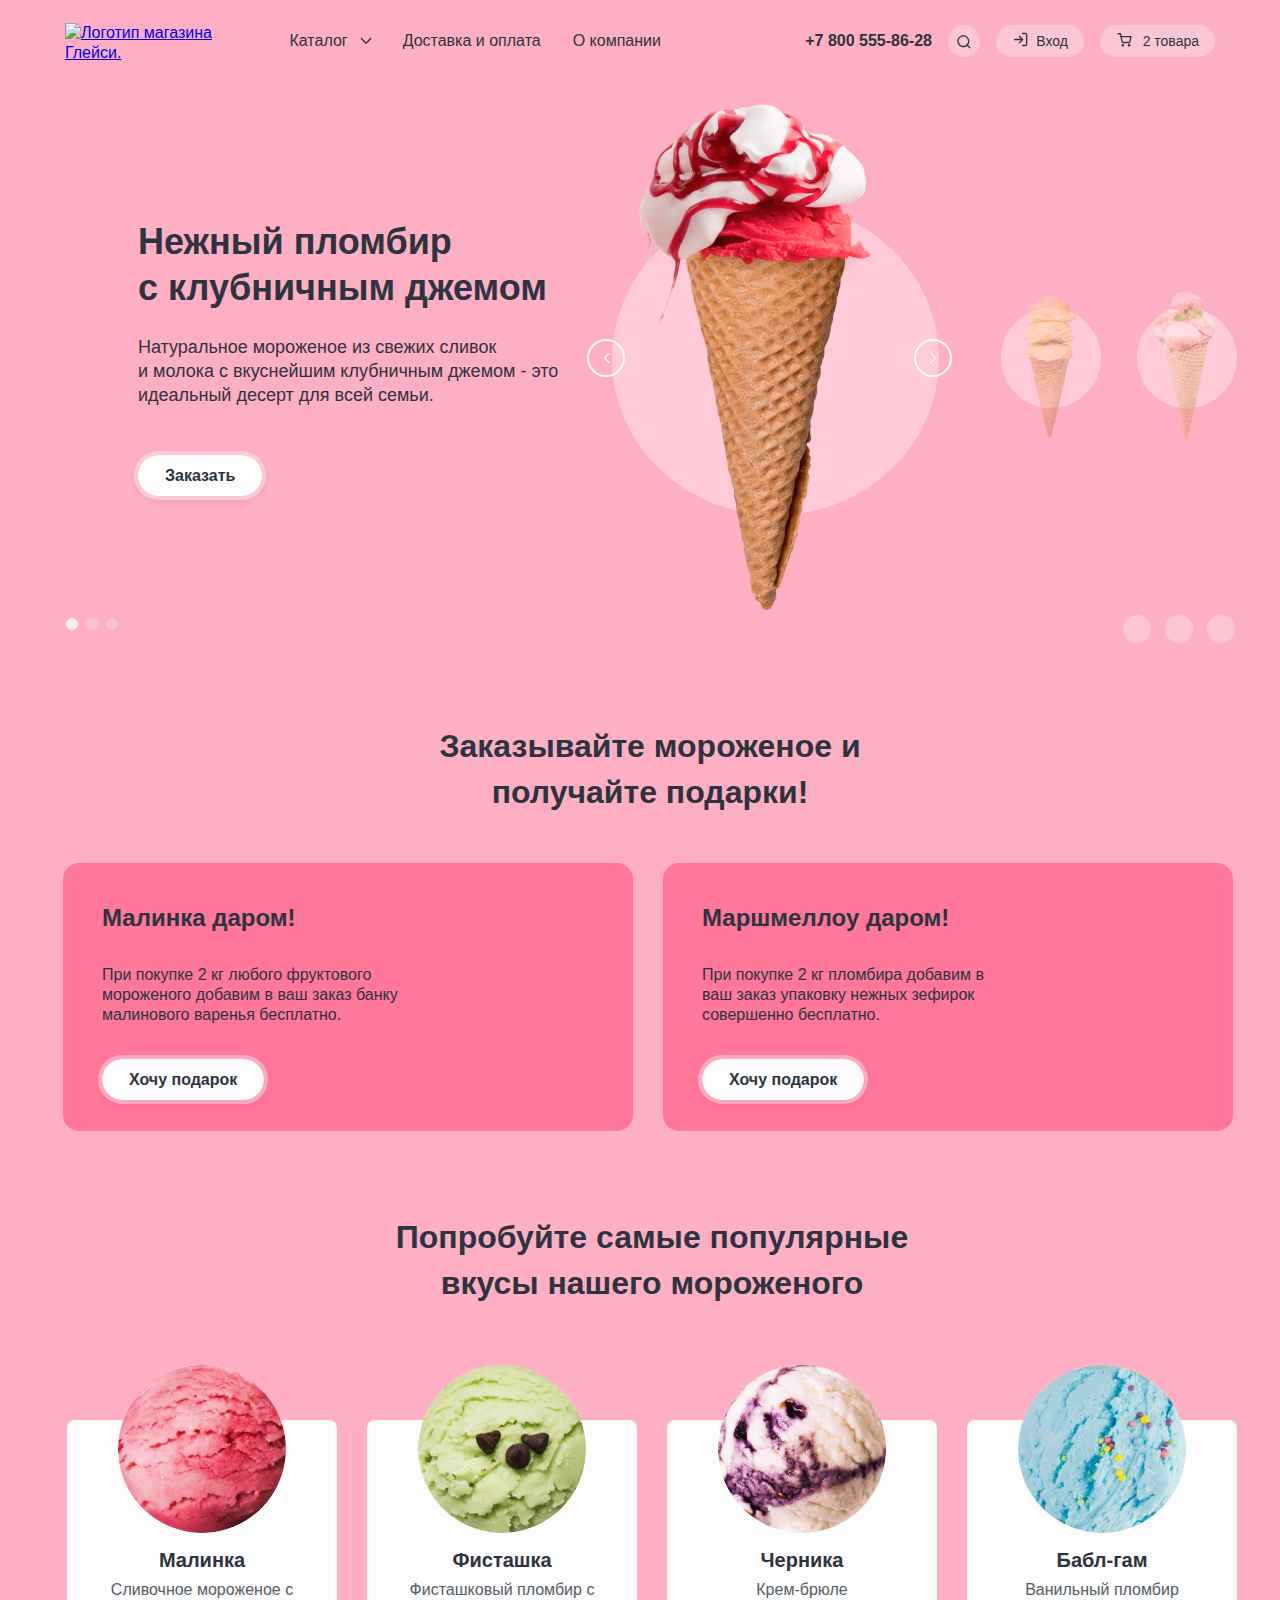
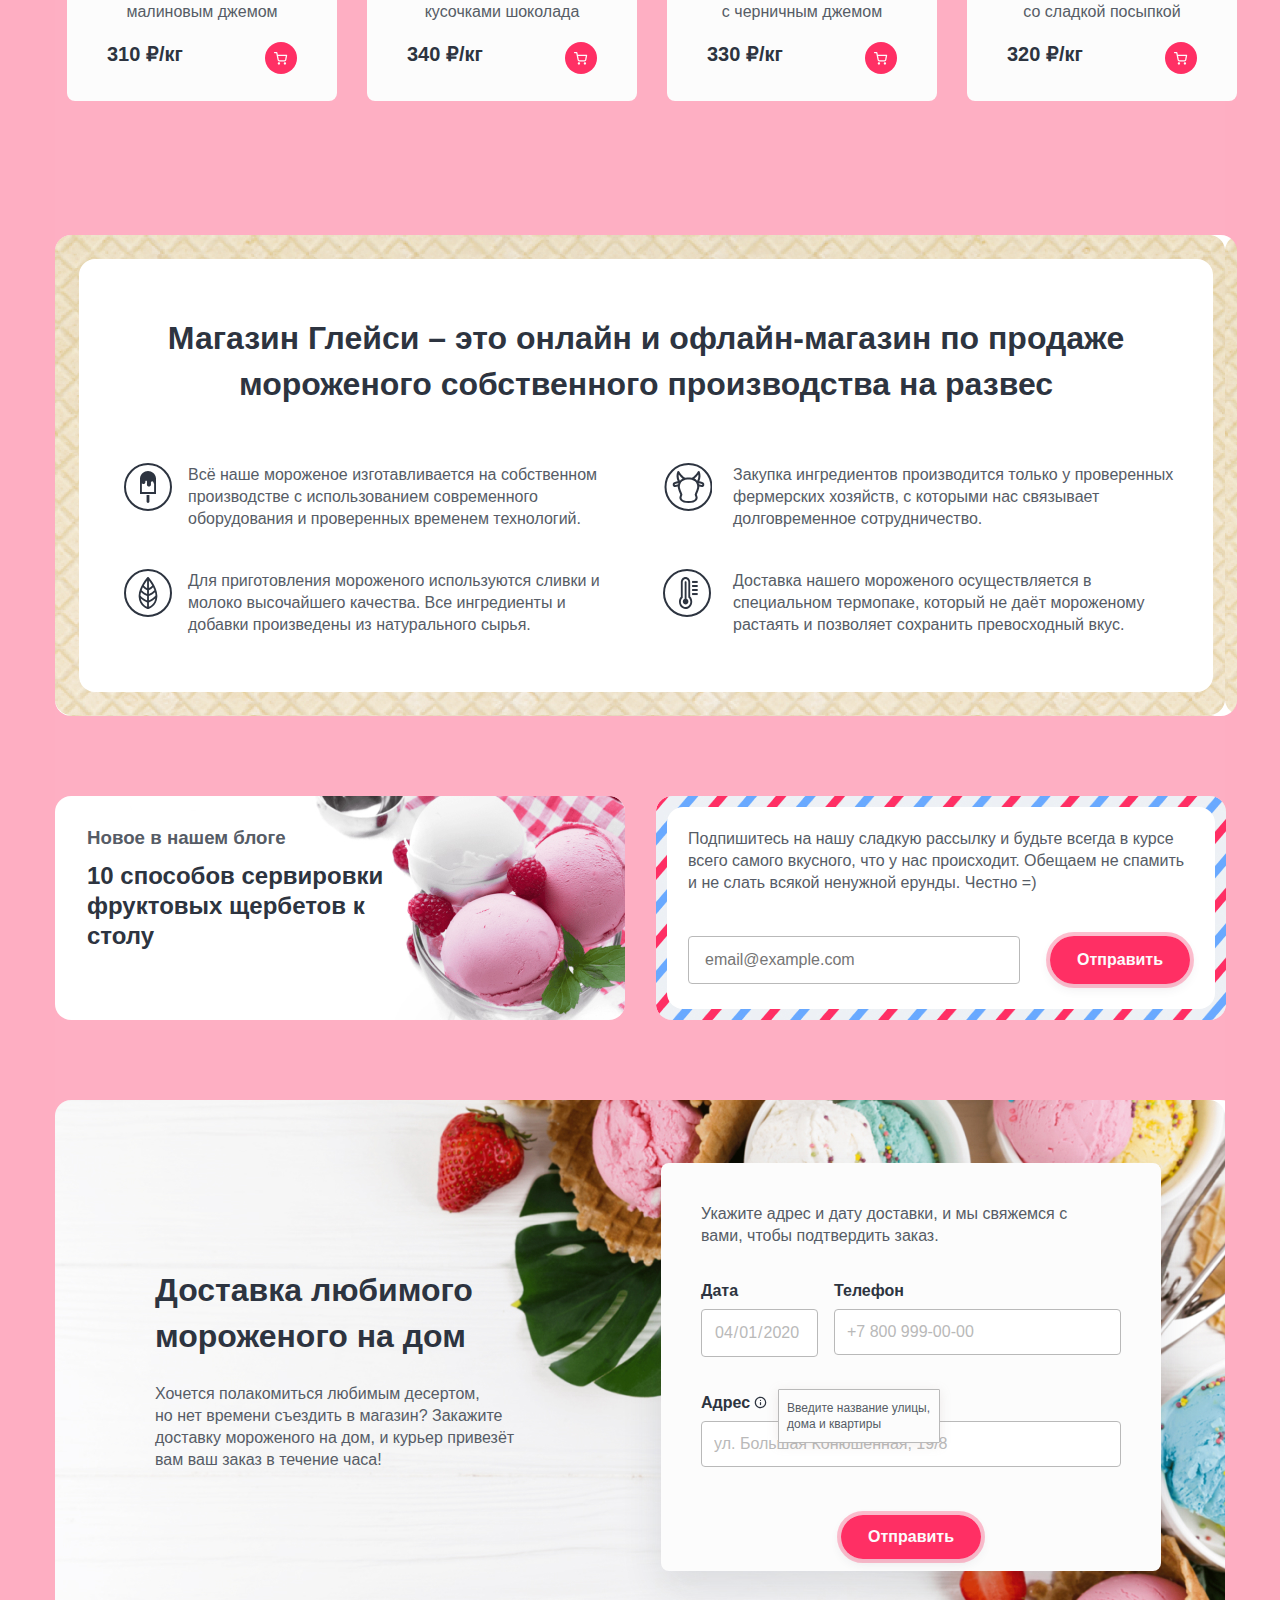
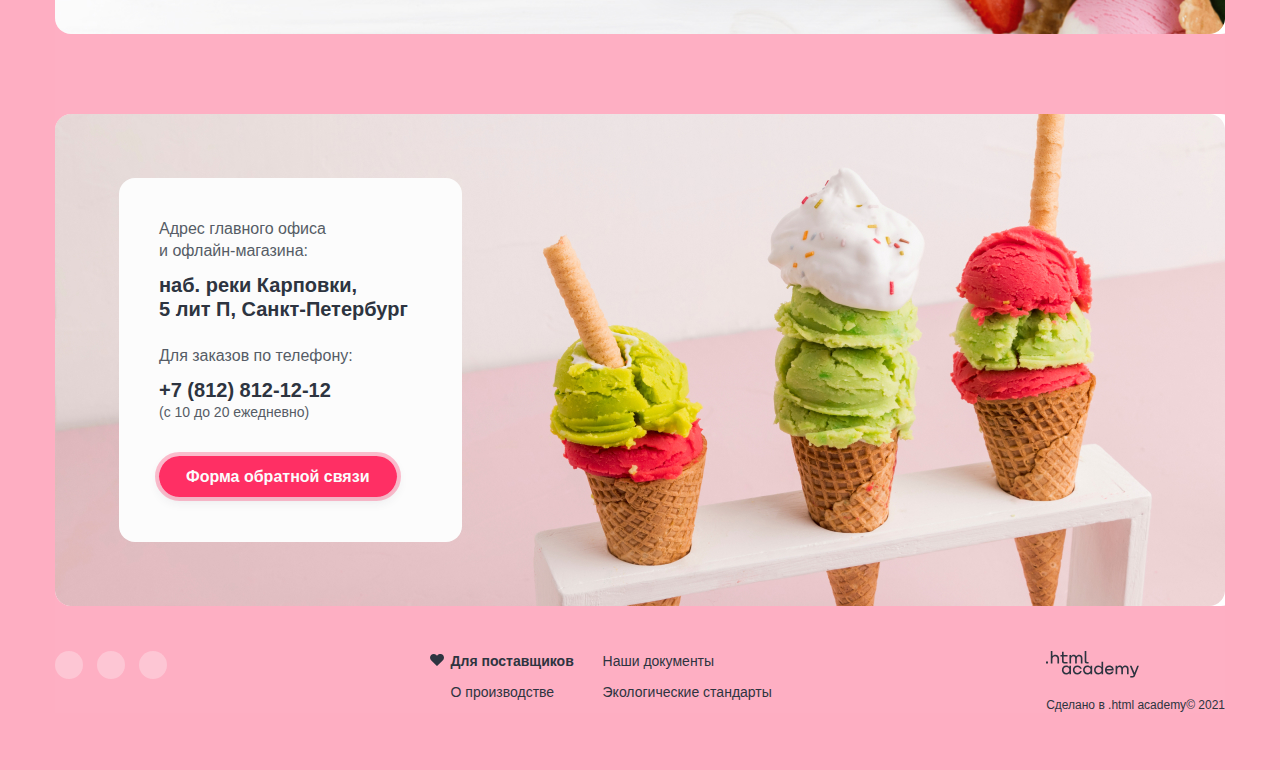
==== commit 4fa78b1e: "продолжает стилизацию" ====
--- a/index.html
+++ b/index.html
@@ -67,7 +67,7 @@
                     <a class="footer-phone-link" href="tel:+78005558628">+7 800 555-86-28</a>
                   </div>
                 </li>
-                <li class="user-menu-item-search menu-item-open">
+                <li class="user-menu-item-search menu-item-open" tabindex="0">
                   <a class="search-image-wrapper">
                     <span class="span-search visually-hidden">Поиск</span>
                     <svg class="svg-search" width="16" height="17" viewBox="0 0 16 17"
@@ -250,9 +250,19 @@
             </ul>
             <a href="#" class="slider-control slider-prev">
               <span class="visually-hidden">Показать предыдущий экран слайдера</span>
+              <svg class="slider-control-svg" width="7" height="12" viewBox="0 0 7 12" fill="none"
+                xmlns="http://www.w3.org/2000/svg">
+                <path fill-rule="evenodd" clip-rule="evenodd"
+                  d="M5.71044 11.1352C5.97014 11.3949 6.39119 11.3949 6.65089 11.1352C6.91059 10.8755 6.91059 10.4545 6.65089 10.1948L2.44961 5.99351L6.65093 1.79219C6.91063 1.53249 6.91063 1.11144 6.65093 0.85174C6.39123 0.592042 5.97017 0.592042 5.71048 0.85174L1.04176 5.52045C1.04081 5.52139 1.03987 5.52233 1.03892 5.52328C0.779225 5.78298 0.779225 6.20403 1.03892 6.46373L5.71044 11.1352Z" />
+              </svg>
             </a>
-            <a href="#" class="slider-control-next slider-next">
+            <a href="#" class="slider-control slider-next">
               <span class="visually-hidden">Показать следующий экран слайдера</span>
+              <svg class="slider-control-svg" width="7" height="12" viewBox="0 0 7 12" fill="none"
+                xmlns="http://www.w3.org/2000/svg">
+                <path fill-rule="evenodd" clip-rule="evenodd"
+                  d="M5.71044 11.1352C5.97014 11.3949 6.39119 11.3949 6.65089 11.1352C6.91059 10.8755 6.91059 10.4545 6.65089 10.1948L2.44961 5.99351L6.65093 1.79219C6.91063 1.53249 6.91063 1.11144 6.65093 0.85174C6.39123 0.592042 5.97017 0.592042 5.71048 0.85174L1.04176 5.52045C1.04081 5.52139 1.03987 5.52233 1.03892 5.52328C0.779225 5.78298 0.779225 6.20403 1.03892 6.46373L5.71044 11.1352Z" />
+              </svg>
             </a>
           </div>
           <div class="hero-footer">
@@ -278,18 +288,18 @@
             <section class="slider-social">
               <h2 class="visually-hidden" hidden>Социальные сети</h2>
               <ul class="slider-social-list">
-                <li class="social-item social-item-telegram">
-                  <a class="slider-social-svg" href="https://t.me/htmlacademy ">
+                <li class="social-item">
+                  <a class="slider-social-svg telegram" href="https://t.me/htmlacademy ">
                     <span class="visually-hidden">Telegam</span>
                   </a>
                 </li>
-                <li class="social-item social-item-vk">
-                  <a class="slider-social-svg" href="https://vk.com/htmlacademy">
+                <li class="social-item">
+                  <a class="slider-social-svg vk" href="https://vk.com/htmlacademy">
                     <span class="visually-hidden">VK</span>
                   </a>
                 </li>
-                <li class="social-item social-item-youtube">
-                  <a class="slider-social-svg" href="https://www.youtube.com/user/htmlacademyru">
+                <li class="social-item">
+                  <a class="slider-social-svg youtube" href="https://www.youtube.com/user/htmlacademyru">
                     <span class="visually-hidden">Youtube</span>
                   </a>
                 </li>
@@ -307,7 +317,7 @@
                 <h3 class="gift-title">Малинка даром!</h3>
                 <p class="gift-description">При покупке 2 кг любого фруктового мороженого добавим в ваш заказ банку
                   малинового варенья бесплатно.</p>
-                <a class="button button-gift" href="#">
+                <a class="button button-slider" href="#">
                   <span class="button-text">Хочу подарок</span>
                 </a>
               </div>
@@ -317,7 +327,7 @@
                 <h3 class="gift-title">Маршмеллоу даром!</h3>
                 <p class="gift-description">При покупке 2 кг пломбира добавим в ваш заказ упаковку нежных зефирок
                   совершенно бесплатно.</p>
-                <a class="button button-gift" href="#">
+                <a class="button button-slider" href="#">
                   <span class="button-text">Хочу подарок</span>
                 </a>
               </div>
@@ -343,7 +353,7 @@
                     <span class="card-price">310 ₽/кг</span>
                     <a class="button-cart" href="#">
                       <span class="visually-hidden catalog-cart">Корзина</span>
-                      <div class="cart-svg-wrapper">
+                      <div class="cart-svg-wrapper" tabindex="0">
                         <svg class="icon-svg-cart" width="16" height="17" viewBox="0 0 16 17" fill="none"
                           xmlns="http://www.w3.org/2000/svg">
                           <path fill-rule="evenodd" clip-rule="evenodd"
@@ -367,7 +377,7 @@
                     <span class="card-price">340 ₽/кг</span>
                     <a class="button-cart" href="#">
                       <span class="visually-hidden catalog-cart">Корзина</span>
-                      <div class="cart-svg-wrapper">
+                      <div class="cart-svg-wrapper" tabindex="0">
                         <svg class="icon-svg-cart" width="16" height="17" viewBox="0 0 16 17" fill="none"
                           xmlns="http://www.w3.org/2000/svg">
                           <path fill-rule="evenodd" clip-rule="evenodd"
@@ -391,7 +401,7 @@
                     <span class="card-price">330 ₽/кг</span>
                     <a class="button-cart" href="#">
                       <span class="visually-hidden catalog-cart">Корзина</span>
-                      <div class="cart-svg-wrapper">
+                      <div class="cart-svg-wrapper" tabindex="0">
                         <svg class="icon-svg-cart" width="16" height="17" viewBox="0 0 16 17" fill="none"
                           xmlns="http://www.w3.org/2000/svg">
                           <path fill-rule="evenodd" clip-rule="evenodd"
@@ -415,7 +425,7 @@
                     <span class="card-price">320 ₽/кг</span>
                     <a class="button-cart" href="#">
                       <span class="visually-hidden catalog-cart">Корзина</span>
-                      <div class="cart-svg-wrapper">
+                      <div class="cart-svg-wrapper" tabindex="0">
                         <svg class="icon-svg-cart" width="16" height="17" viewBox="0 0 16 17" fill="none"
                           xmlns="http://www.w3.org/2000/svg">
                           <path fill-rule="evenodd" clip-rule="evenodd"
@@ -469,7 +479,7 @@
               </p>
               <form action="https://echo.htmlacademy.ru/" method="post" class="notification-form">
                 <input class="notification-input" type="email" name="email" placeholder="email@example.com" required>
-                <button class="button button-pink-notification" type="submit">
+                <button class="button button-pink" type="submit">
                   <span class="button-text">Отправить</span>
                 </button>
               </form>
@@ -487,32 +497,47 @@
             <p class="delivery-form-title">Укажите адрес и дату доставки, и мы свяжемся с вами, чтобы подтвердить
               заказ.</p>
             <form action="https://echo.htmlacademy.ru/" method="get" class="delivery-form">
-              <p class="field-group delivery-form-date">
-                <label class="form-label" for="date">Дата
-                  <button class="info" id="date">
-                    <span class="visually-hidden">Посмотреть дополнительную информацию</span>
-                  </button>
-                </label>
-                <input class="delivery-form-input input-date" type="date" id="date" name="delivery-date"
-                  value="01.04.2020" required>
-              </p>
-              <p class="field-group delivery-form-phone">
-                <label class="form-label" for="phone">Телефон</label>
-                <input class="delivery-form-input input-phone" type="tel" id="phone" name="phone"
-                  value="+7 800 999-00-00" required>
-              </p>
+              <div class="delivery-form-row">
+                <p class="field-group delivery-form-date">
+                  <label class="form-label" for="date">Дата
+                    <button class="info" id="date">
+                      <span class="visually-hidden">Посмотреть дополнительную информацию</span>
+                    </button>
+                  </label>
+                  <input class="delivery-form-input input-date" type="date" id="date" name="delivery-date"
+                    value="2020-04-01" required>
+                </p>
+                <p class="field-group delivery-form-phone">
+                  <label class="form-label" for="phone">Телефон</label>
+                  <input class="delivery-form-input input-phone" type="tel" id="phone" name="phone"
+                    value="+7 800 999-00-00" required>
+                </p>
+              </div>
               <p class="field-group delivery-form-adresse">
-                <label class="form-label label-adresse" for="adresse">Адрес
-                  <button class="info" id="adresse">
-                    <span class="visually-hidden">Посмотреть дополнительную информацию</span>
-                  </button>
-                </label>
+                <span class="form-label">
+                  <label class="form-label" for="adresse">Адрес</label>
+                  <span class="tooltip">
+                    <button class="tooltip-toggle" type="button">
+                      <svg class="tooltip-icon" width="14" height="14" viewBox="0 0 14 14" fill="none"
+                        xmlns="http://www.w3.org/2000/svg">
+                        <path fill-rule="evenodd" clip-rule="evenodd"
+                          d="M7.00026 2.12508C4.30774 2.12508 2.12502 4.3078 2.12502 7.00032C2.12502 9.69284 4.30774 11.8756 7.00026 11.8756C9.69278 11.8756 11.8755 9.69284 11.8755 7.00032C11.8755 4.3078 9.69278 2.12508 7.00026 2.12508ZM0.791687 7.00032C0.791687 3.57142 3.57136 0.791748 7.00026 0.791748C10.4292 0.791748 13.2088 3.57142 13.2088 7.00032C13.2088 10.4292 10.4292 13.2089 7.00026 13.2089C3.57136 13.2089 0.791687 10.4292 0.791687 7.00032ZM7.00007 6.3334C7.36826 6.3334 7.66674 6.63188 7.66674 7.00007V9.21683C7.66674 9.58502 7.36826 9.8835 7.00007 9.8835C6.63188 9.8835 6.33341 9.58502 6.33341 9.21683V7.00007C6.33341 6.63188 6.63188 6.3334 7.00007 6.3334ZM7.00007 4.11665C6.63188 4.11665 6.33341 4.41513 6.33341 4.78332C6.33341 5.1515 6.63188 5.44998 7.00007 5.44998H7.0059C7.37409 5.44998 7.67257 5.1515 7.67257 4.78332C7.67257 4.41513 7.37409 4.11665 7.0059 4.11665H7.00007Z" />
+                      </svg>
+                    </button>
+                    <span class="tooltip-text">Введите название улицы, дома и квартиры</span>
+                  </span>
+                </span>
+
+
+
                 <input class="delivery-form-input input-adresse" type="text" name="adresse" id="adresse"
                   value="ул. Большая Конюшенная, 19/8" required>
               </p>
-              <button class="button button-pink-notification delivery-submit" type="submit">
-                <span class="button-text">Отправить</span>
-              </button>
+              <div class="delivery-submit">
+                <button class="button button-pink" type="submit">
+                  <span class="button-text">Отправить</span>
+                </button>
+              </div>
             </form>
           </div>
         </section>
@@ -533,18 +558,18 @@
           <section class="slider-social">
             <h2 class="visually-hidden" hidden>Социальные сети</h2>
             <ul class="slider-social-list">
-              <li class="social-item social-item-telegram">
-                <a class="slider-social-svg" href="https://t.me/htmlacademy ">
+              <li class="social-item">
+                <a class="slider-social-svg telegram" href="https://t.me/htmlacademy ">
                   <span class="visually-hidden">Telegam</span>
                 </a>
               </li>
-              <li class="social-item social-item-vk">
-                <a class="slider-social-svg" href="https://vk.com/htmlacademy">
+              <li class="social-item">
+                <a class="slider-social-svg vk" href="https://vk.com/htmlacademy">
                   <span class="visually-hidden">VK</span>
                 </a>
               </li>
-              <li class="social-item social-item-youtube">
-                <a class="slider-social-svg" href="https://www.youtube.com/user/htmlacademyru">
+              <li class="social-item">
+                <a class="slider-social-svg youtube" href="https://www.youtube.com/user/htmlacademyru">
                   <span class="visually-hidden">Youtube</span>
                 </a>
               </li>
@@ -630,6 +655,39 @@
           </section>
         </div>
       </footer>
+      <div class="modal-container">
+        <div class="modal modal-feedback">
+          <button class="modal-close-button">
+            <span class="visually-hidden">Закрыть</span>
+          </button>
+          <section class="modal-content">
+            <h2 class="visually-hidden">Окно обратной связи</h2>
+            <p class="modal-title">Мы обязательно ответим вам!</p>
+            <form class="feedback-form" action="https://echo.htmlacademy.ru/" method="post">
+              <p class="field-group">
+                <label class="visually-hidden" for="name">Имя Фамилия</label>
+                <input class="name-form-field field" type="text" id="name" name="name" placeholder="Имя и фамилия">
+              </p>
+              <p class="field-group">
+                <label class="visually-hidden" for="email">Адрес электронной почты</label>
+                <input class="email-form-field field" type="email" id="email" name="email"
+                  placeholder="email@example.com">
+              </p>
+              <p class="field-group">
+                <label class="visually-hidden" for="comment">Комментарии</label>
+                <textarea class="textarea-text field" required placeholder="В свободной форме" name="comment"
+                  id="comment"></textarea>
+              </p>
+              <div class="button-modal-wrapper">
+                <button class="button button-pink modal-button" type="submit">
+                  <span class="button-text">Отправить</span>
+                </button>
+              </div>
+            </form>
+          </section>
+        </div>
+
+      </div>
     </div>
   </body>
 
--- a/css/styles.css
+++ b/css/styles.css
@@ -32,6 +32,10 @@
   box-sizing: inherit;
   margin: 0;
   padding: 0;
+}
+
+:focus {
+  outline: none;
 }
 
 body {
@@ -140,6 +144,7 @@
   top: 16px;
   left: 6px;
   padding-top: 30px;
+  z-index: 2;
 }
 
 .navigation-catalog-item:hover {
@@ -168,11 +173,12 @@
 .navigation-catalog-item:active {
   background: #fcfcfc;
   border-radius: 30px;
+  color: #2d3440;
 }
 
 .navigation-catalog-item:focus-within {
   background: #fcfcfc80;
-  border: 2px solid #2D3440;
+  outline: 2px solid #2D3440;
   border-radius: 30px;
 
 }
@@ -267,8 +273,16 @@
 
 .user-menu-item:focus-within {
   background: #fcfcfc80;
-  border: 2px solid #000000;
+  outline: 2px solid #000000;
   border-radius: 30px;
+}
+
+.svg-search {
+  fill: #2d3440;
+}
+
+.user-menu-item-search {
+  position: relative;
 }
 
 .user-menu-item-search:hover .menu-form-search {
@@ -284,12 +298,32 @@
   fill: #fcfcfc;
 }
 
-.svg-search {
-  fill: #2d3440;
-}
-
-.user-menu-item-search {
-  position: relative;
+.user-menu-item-search:active .menu-form-search {
+  display: block;
+}
+
+.user-menu-item-search:active .search-image-wrapper {
+  background: #FF4A78;
+  border-radius: 27px;
+  opacity: 0.6;
+}
+
+.user-menu-item-search:active .svg-search {
+  fill: #fcfcfc;
+}
+
+.user-menu-item-search:focus .menu-form-search {
+  display: block;
+}
+
+.user-menu-item-search:focus .search-image-wrapper {
+  background: #FF4A78;
+  outline: 2px solid #000000;
+  border-radius: 27px;
+}
+
+.user-menu-item-search:focus .svg-search {
+  fill: #fcfcfc;
 }
 
 .menu-login {
@@ -478,16 +512,6 @@
   background: #ff4a78
 }
 
-.login-link::after {
-  position: absolute;
-  content: "";
-  background-image: url("../images/menu-login.svg");
-  background-repeat: no-repeat;
-  right: 39px;
-  width: 16px;
-  height: 16px;
-}
-
 .menu-link-cart {
   position: relative;
 }
@@ -522,7 +546,6 @@
 
 .item-with-popover:hover .menu-cart-wrapper {
   background: #ff4a78;
-  ;
 }
 
 .cart-open-wrapper {
@@ -618,10 +641,10 @@
   border-radius: 26px;
   padding: 12px 27px;
   background: #ff2f64;
-  border: 4px solid rgba(255, 47, 100, 0.3);
+  outline: 4px solid rgba(255, 47, 100, 0.3);
   box-shadow: 0 4px 12px #2d34401a;
   color: #FCFCFC;
-
+  border: none;
 }
 
 .button-pink:hover {
@@ -629,6 +652,7 @@
   border: 4px solid #ff2f64;
   border-radius: 26px;
   color: #2d3440;
+  outline: none;
 }
 
 .button-pink:focus {
@@ -725,11 +749,67 @@
 
 .button-slider {
   background: #fcfcfc;
-  border: 4px solid #fcfcfc66;
+  outline: 4px solid #fcfcfc66;
   box-shadow: 0 4px 12px #2d34401a;
   border-radius: 26px;
   padding: 12px 27px;
   color: #2d3440;
+  position: relative;
+}
+
+.button-slider:hover {
+  background: rgba(252, 252, 252, 0.4);
+  outline: 4px solid #fcfcfc;
+  box-shadow: 0 4px 15px rgba(133, 133, 133, 0.15);
+  border-radius: 26px;
+  border: none;
+}
+
+.button-slider:active {
+  background: #FCFCFC;
+  outline: 2px solid #2d3440;
+  box-shadow: 0 4px 12px rgba(45, 52, 64, 0.1);
+  border-radius: 26px;
+  border: none;
+}
+
+.button-slider:focus {
+  background: rgba(252, 252, 252, 0.5);
+  outline: 2px solid #2d3440;
+  box-shadow: 0 4px 12px rgba(45, 52, 64, 0.1);
+  border-radius: 26px;
+  border: none;
+}
+
+.button-slider:disabled {
+  background: #e7e7e7;
+  outline: 4px solid rgba(252, 252, 252, 0.4);
+  border-radius: 26px;
+  border: none;
+}
+
+.button-slider::after {
+  position: absolute;
+  content: "";
+  background-image: url("../images/catalog/spinner.svg");
+  background-repeat: no-repeat;
+  width: 16px;
+  height: 16px;
+  right: 0;
+  display: none;
+}
+
+.button-slider:default {
+  background: #FCFCFC;
+  outline: 4px solid rgba(252, 252, 252, 0.4);
+  box-shadow: 0 4px 12px rgba(45, 52, 64, 0.1);
+  border-radius: 26px;
+  border: none;
+}
+
+.button-slider::after:default {
+  display: block;
+  padding-right: 24px;
 }
 
 .slider-image-wrapper {
@@ -778,53 +858,55 @@
 }
 
 .slider-control {
-  position: absolute;
-  background-image: url("../images/arrow-slider.svg");
-  background-repeat: no-repeat;
-  width: 7px;
-  height: 12px;
-  bottom: 45%;
-  left: 47%;
-  z-index: 4;
-}
-
-
-.slider-control-next {
-  position: absolute;
-  background-image: url("../images/arrow-slider.svg");
-  background-repeat: no-repeat;
-  width: 7px;
-  height: 12px;
-  transform: rotateY(180deg);
-  left: 75%;
-  bottom: 45%;
-  z-index: 4;
-}
-
-.slider-control::after {
-  position: absolute;
-  content: "";
-  background: transparent;
-  border-radius: 50%;
-  border: 2px solid #fcfcfc;
+  display: flex;
+  align-items: center;
+  justify-content: center;
   width: 38px;
   height: 38px;
-  top: -14px;
-  left: -14px;
-  z-index: 3;
-}
-
-.slider-control-next::after {
-  position: absolute;
-  content: "";
-  background: transparent;
+  border: 2px solid #FCFCFC;
   border-radius: 50%;
-  border: 2px solid #fcfcfc;
-  width: 38px;
-  height: 38px;
-  top: -14px;
-  left: -14px;
-  z-index: 3;
+  position: absolute;
+  top: 50%;
+  cursor: pointer;
+  z-index: 4;
+}
+
+.slider-prev {
+  left: 45%;
+}
+
+.slider-control .slider-control-svg {
+  fill: #FCFCFC;
+}
+
+.slider-next .slider-control-svg {
+  transform: rotate(180deg);
+}
+
+.slider-next {
+  right: 24%;
+}
+
+.slider-control:hover {
+  background-color: #FCFCFC;
+}
+
+.slider-control:hover .slider-control-svg {
+  fill: #2D3440;
+}
+
+.slider-control:focus {
+  border: 2px solid #2D3440;
+  background-color: rgba(252, 252, 252, 0.3);
+}
+
+.slider-control:focus .slider-control-svg {
+  fill: #2D3440;
+}
+
+.slider-control:active {
+  background-color: rgba(252, 252, 252, 0.5);
+  border: none;
 }
 
 .hero-footer {
@@ -832,67 +914,6 @@
   justify-content: space-between;
   margin-left: 9px;
 }
-
-/*.slider-prev {
-  position: absolute;
-  content: "";
-  fill: #fcfcfc;
-  width: 16px;
-  height: 16px;
-  top: 144px;
-  left: 19px;
-  z-index: 3;
-}
-
-.slider-prev::after {
-  position: absolute;
-  content: "";
-  background: transparent;
-  border-radius: 50%;
-  border: 2px solid #fcfcfc;
-  width: 38px;
-  height: 38px;
-  top: 134px;
-  left: 9px;
-  z-index: 3;
-}
-
-.slider-next {
-  position: absolute;
-  content: "";
-  fill: #fcfcfc;
-  width: 16px;
-  height: 16px;
-  top: 146px;
-  left: 183px;
-  z-index: 3;
-}
-
-.slider-next::after {
-  position: absolute;
-  content: "";
-  background: transparent;
-  border-radius: 50%;
-  border: 2px solid #fcfcfc;
-  width: 38px;
-  height: 38px;
-  top: 133px;
-  left: 170px;
-  z-index: 3;
-}
-
-.slider-next:hover::after,
-.slider-prev:hover::after {
-  background: #fcfcfc;
-}
-
-.slider-prev:hover {
-  fill: #2D3440;
-}
-
-.slider-next:hover {
-  fill: #2D3440;
-}*/
 
 .slider-footer {
   display: flex;
@@ -923,6 +944,24 @@
   opacity: 1;
 }
 
+.bullet:hover {
+  background: rgba(252, 252, 252, 0.3);
+  border: 1px solid #fcfcfc;
+  opacity: 1;
+}
+
+.bullet:active {
+  background: #fcfcfc;
+  opacity: 0.5;
+}
+
+.bullet:focus {
+  background: rgba(252, 252, 252, 0.3);
+  border: 1px solid #2d3440;
+  opacity: 1;
+}
+
+
 .slider-social-list {
   display: flex;
   list-style-type: none;
@@ -933,28 +972,57 @@
   cursor: pointer;
 }
 
-.social-item-telegram {
+.slider-social-svg {
+  display: flex;
+  justify-content: center;
+  align-items: center;
+  width: 28px;
+  height: 28px;
+  border-radius: 50%;
+  /* outline: 4px solid rgba(252, 252, 252, 0.3); */
+  background: rgba(252, 252, 252, 0.3);
+}
+
+.slider-social-svg::before {
   content: "";
+  width: 22px;
+  height: 22px;
+  border-radius: 50%;
+  overflow: hidden;
+  background-position: center center;
+  background-repeat: no-repeat;
+}
+
+.telegram::before {
   background-image: url("../images/telegram-icon.svg");
-  background-repeat: no-repeat;
-  width: 26px;
-  height: 26px;
-}
-
-.social-item-vk {
-  content: "";
+}
+
+.vk::before {
   background-image: url("../images/vk-icon.svg");
-  background-repeat: no-repeat;
-  width: 26px;
-  height: 26px;
-}
-
-.social-item-youtube {
-  content: "";
+}
+
+.youtube::before {
   background-image: url("../images/you-icon.svg");
-  background-repeat: no-repeat;
-  width: 26px;
-  height: 26px;
+}
+
+.slider-social-svg:hover::before {
+  background-color: #2D3440;
+}
+
+.slider-social-svg:focus {
+  background-color: #2D3440;
+  ;
+}
+
+.slider-social-svg:focus::before {
+  background-color: #2D3440;
+  /* outline: 4px solid #2D3440; */
+}
+
+.slider-social-svg:active::before {
+  background-color: #2D3440;
+  outline: 4px solid rgba(252, 252, 252, 0.3);
+  opacity: 0.6;
 }
 
 .section-gift {
@@ -1030,14 +1098,6 @@
   margin-bottom: 32px;
 }
 
-.button-gift {
-  background: #fcfcfc;
-  border: 4px solid #fcfcfc66;
-  box-shadow: 0 4px 12px #2d34401a;
-  border-radius: 26px;
-  padding: 12px 27px;
-}
-
 .gift-description {
   margin-bottom: 45px;
   width: 304px;
@@ -1089,8 +1149,10 @@
   display: grid;
   grid-template-columns: repeat(4, 270px);
   gap: 30px;
-  margin: 0;
+  margin: 0 auto;
   padding: 0;
+  width: 1170px;
+  margin-bottom: 50px;
 }
 
 .catalog-item::after {
@@ -1156,6 +1218,29 @@
   height: 16px;
 }
 
+.cart-svg-wrapper:hover .icon-svg-cart {
+  fill: #2d3440;
+}
+
+.cart-svg-wrapper:hover {
+  background: rgba(252, 252, 252, 0.3);
+  border: 2px solid #ff2f64;
+}
+
+.cart-svg-wrapper:active .icon-svg-cart {
+  fill: #2d3440;
+}
+
+.cart-svg-wrapper:active {
+  background: #ffcbd8;
+  border: 2px soli#ff2f6464;
+}
+
+.cart-svg-wrapper:focus {
+  background: #ff2f64;
+  outline: 2px solid #2d3440;
+}
+
 .section-description {
   background-image: url("../images/wafer-background.jpg");
   border-radius: 16px;
@@ -1172,6 +1257,17 @@
 .section-description-title {
   padding-top: 56px;
   margin-bottom: 57px;
+}
+
+.section-description-title:hover,
+.link-title-main:hover {
+  text-decoration: underline;
+}
+
+.section-description-title:active,
+.link-title-main:active {
+  text-decoration: underline;
+  opacity: 0.3;
 }
 
 .description-item {
@@ -1355,10 +1451,12 @@
   border-radius: 26px;
   padding: 12px 32px;
   background: #ff2f64;
-  border: 4px solid #ff2f644d;
+  outline: 4px solid #ff2f644d;
+  border: none;
   box-shadow: 0 4px 12px #2d34401a;
   color: #FCFCFC;
   cursor: pointer;
+  width: 152px;
 }
 
 .section-delivery {
@@ -1368,6 +1466,7 @@
   min-height: 534px;
   display: flex;
   justify-content: space-between;
+  position: relative;
 }
 
 .delivery-description-wrapper {
@@ -1394,20 +1493,20 @@
   background: #fcfcfc;
   box-shadow: 0 15px 40px #2d34401f;
   border-radius: 8px;
-  margin: 63px 63px 63px 31px;
+  margin: 63px 76px 63px 31px;
   display: flex;
   flex-direction: column;
 }
 
 .delivery-form-title {
-  width: 400px;
+  width: 393px;
   font-weight: 400;
   font-size: 16px;
   line-height: 22px;
   color: #565c66;
   margin-top: 40px;
   margin-left: 40px;
-  margin-bottom: 40px;
+  margin-bottom: 34px;
 }
 
 .field-group {
@@ -1417,18 +1516,136 @@
 }
 
 .delivery-form {
-  display: grid;
-  grid-template-columns: 117px 287px;
-  grid-gap: 19px 17px;
+  display: flex;
+  flex-direction: column;
+  margin-left: 40px;
+  margin-right: 40px;
+}
+
+.delivery-form-row {
+  display: flex;
+  margin-bottom: 20px;
+}
+
+.delivery-form-adresse {
+  margin-bottom: 32px;
+}
+
+.tooltip {
+  position: absolute;
+  margin-top: 3px;
+  margin-left: 4px;
+  width: 13px;
+  height: 13px;
+}
+
+.tooltip-toggle {
+  border: none;
+  background-color: transparent;
+  padding: 0;
+  margin: 0;
+  display: block;
+}
+
+.tooltip-icon {
+  width: 100%;
+  height: 100%;
+  fill: #2d3440;
+  display: block;
+}
+
+.tooltip-toggle:hover .tooltip-icon {
+  opacity: 0.3;
+}
+
+.tooltip-text {
+  background-color: #fcfcfc;
+  font-weight: 400;
+  font-size: 12px;
+  line-height: 16px;
+  color: #565C66;
+  text-transform: none;
+  padding: 10px 8px;
+  border-radius: 1px;
+  display: block;
+  width: 162px;
+  box-shadow: 0 2px 12px rgba(173, 152, 143, 0.18);
+  border: 1px solid #b9b9b9;
+  position: absolute;
+  top: -7px;
+  left: 24px;
+  z-index: 1;
+}
+
+.delivery-submit {
+  display: flex;
+  justify-content: space-around;
+}
+
+.form-label {
+  font-weight: 700;
+  font-size: 16px;
+  line-height: 20px;
+  color: #2d3440;
+  margin-bottom: 8px;
+}
+
+.delivery-form-input {
+  font-family: "Inter", sans-serif;
+  font-weight: 400;
+  font-size: 16px;
+  line-height: 20px;
+  color: #b9b9b9;
+  padding: 12px 12px;
+  border: 1px solid #b9b9b9;
+  border-radius: 4px;
+}
+
+input[type=date]::-webkit-calendar-picker-indicator {
+  display: none;
+}
+
+.delivery-form-date {
+  width: 117px;
+  margin-right: 16px;
+  position: relative;
+}
+
+.delivery-form-adresse {
+  position: relative;
+}
+
+.info {
+  position: absolute;
+  background-image: url("../images/tultip-info.svg");
+  width: 14px;
+  height: 14px;
+  right: 59px;
+  top: 2px;
+  border: none;
+  background-color: #fcfcfc;
+}
+
+.info-adresse {
+  position: absolute;
+  background-image: url("../images/tultip-info.svg");
+  width: 14px;
+  height: 14px;
+  left: 57px;
+  top: 2px;
+  border: none;
+  background-color: #fcfcfc;
+}
+
+.delivery-form-phone {
+  width: 287px;
 }
 
 .input-adresse {
-  grid-column: 1/-1
-}
-
-.delivery-submit {
-  grid-column: 1/-1
-}
+  margin-bottom: 32px;
+}
+
+.delivery-submit {}
 
 .section-contacts {
   background-image: url("../images/contacts-background.jpg");
@@ -1517,6 +1734,10 @@
   margin-bottom: 8px;
 }
 
+.information-item:hover {
+  text-decoration: underline;
+}
+
 .information-link {
   text-decoration: none;
   font-weight: 400;
@@ -1640,6 +1861,16 @@
 
 .catalog-filter-group {
   border: none;
+  display: flex;
+}
+
+.upper-filter-wrapper {
+  display: flex;
+  margin-bottom: 15px;
+}
+
+.down-catalog-filter {
+  margin-bottom: 44px;
 }
 
 .select-control {
@@ -1648,23 +1879,31 @@
   line-height: 20px;
   color: #2d3440;
   border: none;
-  background: #fcfcfc;
-  opacity: 0.3;
+  background: rgb(252 252 252 / 0.3);
   border-radius: 20px;
   padding: 8px;
   width: 196px;
   height: 36px;
 }
 
-.catalog-filter-list {
+.filter-list-up {
   display: flex;
   list-style-type: none;
   margin-left: 14px;
   background: #fcfcfc4d;
   border-radius: 18px;
-  padding: 8px;
   min-width: 383px;
   justify-content: space-between;
+  padding: 9px 24px;
+}
+
+.filter-list-down {
+  display: flex;
+  list-style-type: none;
+  background: #fcfcfc4d;
+  border-radius: 18px;
+  padding: 12px 24px 12px 8px;
+  min-width: 604px;
 }
 
 .control {
@@ -1672,6 +1911,22 @@
   font-size: 14px;
   line-height: 20px;
   color: #2D3440;
+  display: block;
+  padding-left: 40px;
+  position: relative;
+}
+
+.control-mark {
+  position: absolute;
+  width: 16px;
+  height: 16px;
+  fill: #2D3440;
+  left: 17px;
+  bottom: 1px;
+}
+
+.control:hover .control-mark {
+  fill: #fcfcfc;
 }
 
 .range-block {
@@ -1679,8 +1934,7 @@
   height: 36px;
   position: relative;
   margin-bottom: 1px;
-  background: #FCFCFC;
-  opacity: 0.3;
+  background: rgb(252 252 252 / 0.3);
   border-radius: 20px;
   padding: 8px;
 }
@@ -1691,8 +1945,7 @@
   height: 2px;
   top: 18px;
   left: 15px;
-  opacity: 0.3;
-  border-top: 2px solid #565C66;
+  border-top: 2px solid rgb(86 92 102 / 0.3);
 }
 
 .range {
@@ -1713,7 +1966,7 @@
   cursor: pointer;
   border-radius: 50%;
   position: absolute;
-  top: 9px;
+  top: 10px;
   left: 0;
   display: block;
   background-position: center;
@@ -1747,6 +2000,200 @@
   color: #2D3440;
 }
 
+.button-filter {
+  padding: 8px 32px;
+  width: 185px;
+  height: 36px;
+  background: rgba(252, 252, 252, 0.3);
+  border: 2px solid #FCFCFC;
+  border-radius: 20px;
+  display: inline-block;
+  margin-top: 28px;
+  margin-left: 17px;
+  font-size: 14px;
+}
+
 .section-sorting {
   margin-right: 24px;
 }
+
+
+
+.modal-container {
+  position: fixed;
+  background-color: rgb(45 52 64 / 30%);
+  top: 0;
+  left: 0;
+  display: none;
+  width: 100%;
+  height: 100%;
+  z-index: 10;
+
+}
+
+.modal {
+  position: relative;
+  margin: auto;
+  padding: 64px;
+  background-color: #ffffff;
+  box-shadow: 0 15px 40px rgba(45, 52, 64, 0.12);
+  border-radius: 8px;
+}
+
+.modal-feedback {
+  width: 570px;
+  margin-top: 68%;
+}
+
+.modal-close-button {
+  position: absolute;
+  padding: 0;
+  top: 30px;
+  right: 33px;
+  width: 20px;
+  height: 20px;
+  background-color: #ffffff;
+  border: none;
+  background-image: url("../images/close.svg");
+  background-repeat: no-repeat;
+  background-position: center;
+  cursor: pointer;
+}
+
+.modal-title {
+  font-family: "Inter", sans-serif;
+  font-style: normal;
+  font-weight: 700;
+  font-size: 24px;
+  line-height: 30px;
+  color: #2D3440;
+  margin-bottom: 32px;
+}
+
+.field {
+  font-family: "Inter", sans-serif;
+  font-style: normal;
+  font-weight: 400;
+  font-size: 16px;
+  line-height: 20px;
+  color: #b9b9b9;
+  border: 1px solid #B9B9B9;
+  border-radius: 4px;
+  padding: 14px;
+}
+
+.field-group {
+  margin-bottom: 16px;
+}
+
+.comment-form-field {
+  min-height: 149px;
+  margin-bottom: 32px;
+}
+
+.textarea-text {
+  width: 442px;
+  height: 149px;
+  resize: none;
+}
+
+.modal-button {
+  margin-top: 16px;
+}
+
+.button-modal-wrapper {
+  display: flex;
+  justify-content: flex-end;
+  margin-top: 16px;
+}
+
+.pagination-wrapper {
+  width: 1170px;
+  margin: 0 auto;
+  display: flex;
+  justify-content: flex-end;
+  flex-wrap: wrap;
+  align-items: center;
+  margin-bottom: 130px;
+  position: relative;
+}
+
+.pagination {
+  list-style-type: none;
+  display: flex;
+  position: relative;
+  padding-right: 25px;
+}
+
+.pagination::after {
+  position: absolute;
+  content: "";
+  background-image: url("../images/catalog/arrow-pagination.svg");
+  background-repeat: no-repeat;
+  width: 16px;
+  height: 16px;
+  left: 134px;
+  bottom: 6px;
+}
+
+.pagination::before {
+  position: absolute;
+  content: "";
+  background-image: url("../images/catalog/arrow-pagination.svg");
+  background-repeat: no-repeat;
+  width: 16px;
+  height: 16px;
+  right: 158px;
+  bottom: 6px;
+  transform: rotate(180deg);
+}
+
+.button-pagination {
+  align-items: center;
+  background: #fcfcfc;
+  outline: 4px solid #fcfcfc66;
+  border: none;
+  box-shadow: 0 4px 12px #2d34401a;
+  border-radius: 26px;
+  padding: 12px 27px;
+  display: flex;
+  height: 44px;
+  margin-right: 364px;
+}
+
+.pagination-current {
+  width: 24px;
+  height: 24px;
+  background: #FCFCFC;
+  border-radius: 50px;
+  display: block;
+  text-align: center;
+  padding: 2px;
+}
+
+.pagination-item {
+  width: 24px;
+  height: 24px;
+  border-radius: 76px;
+  display: block;
+  text-align: center;
+  padding-top: 2px;
+}
+
+.pagination-item:hover {
+  background: rgba(252, 252, 252, 0.5);
+  border-radius: 50px;
+}
+
+.pagination-link {
+  text-decoration: none;
+  color: #2D3440;
+}
+
+.pagination-wrapper::after {
+  position: absolute;
+  content: "";
+  border: 1px solid rgba(252, 252, 252, 0.3);
+  top: 123px;
+  width: 1170px;
+}
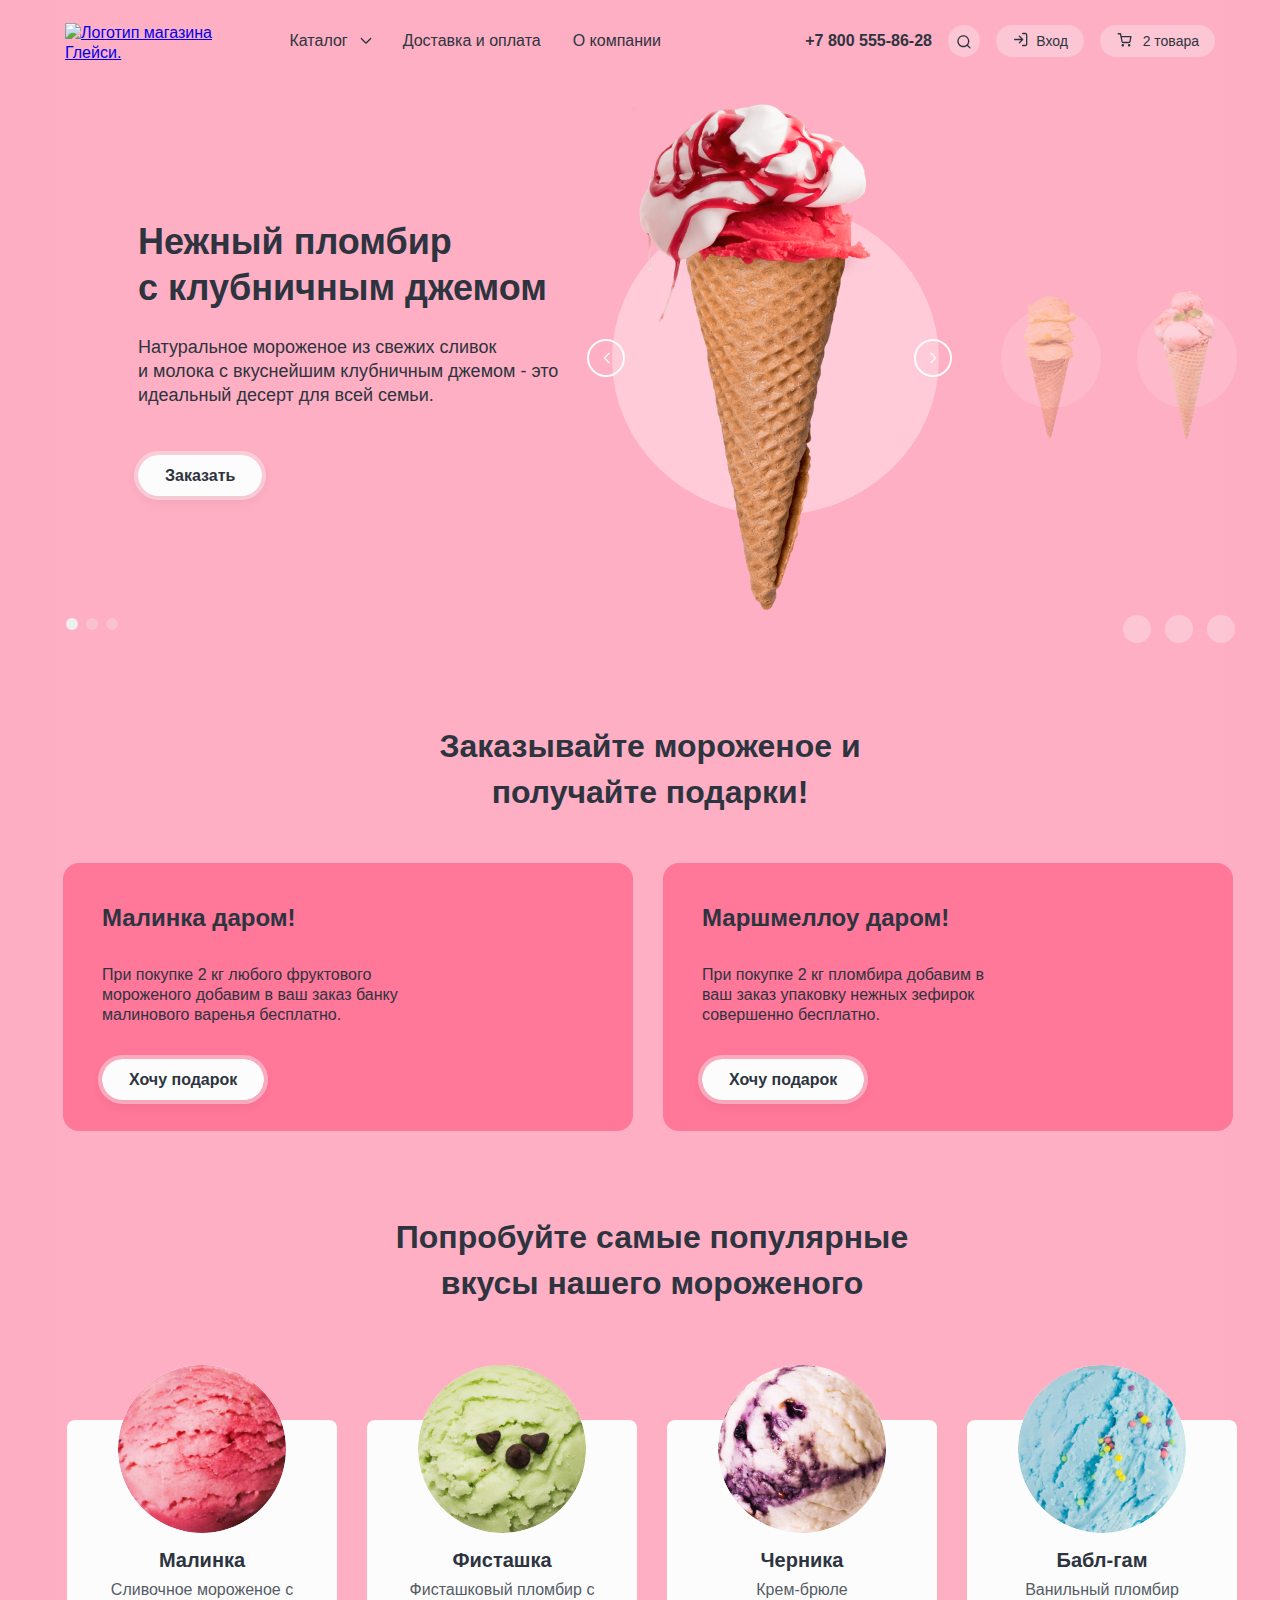
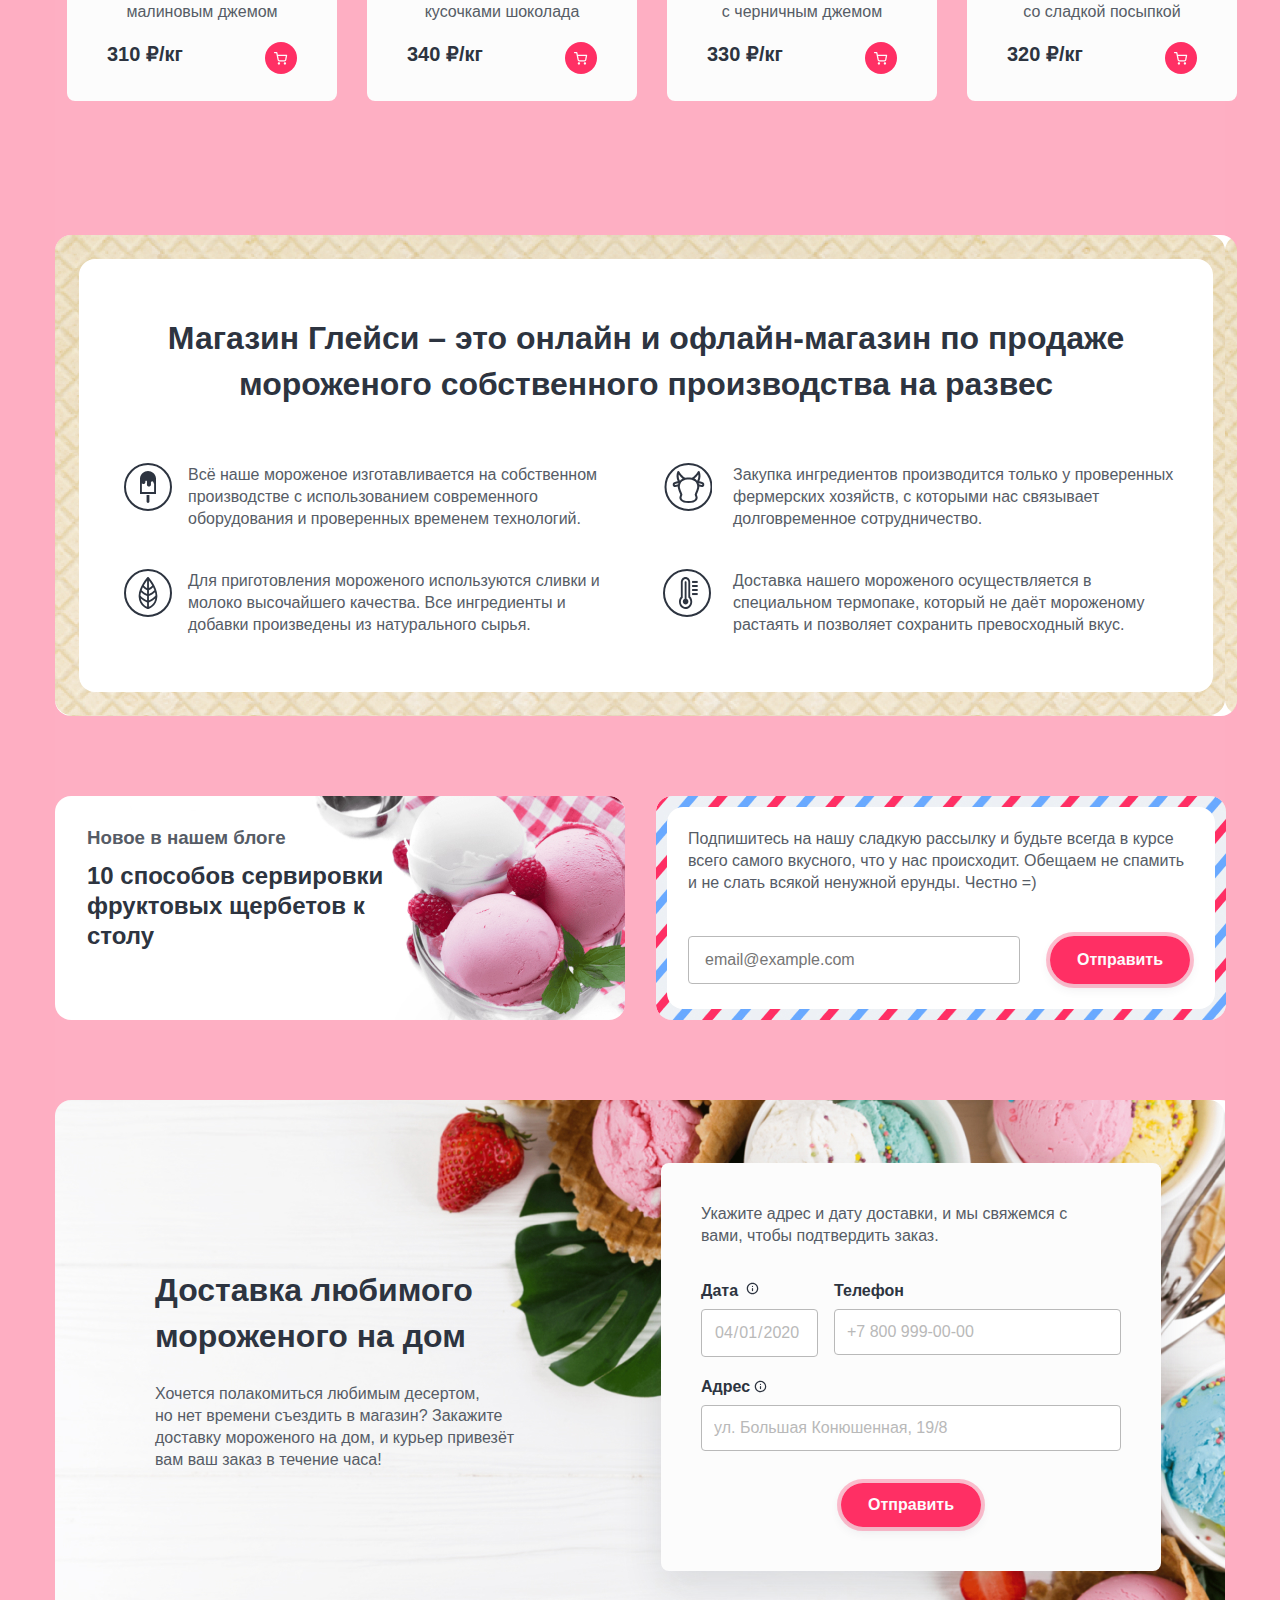
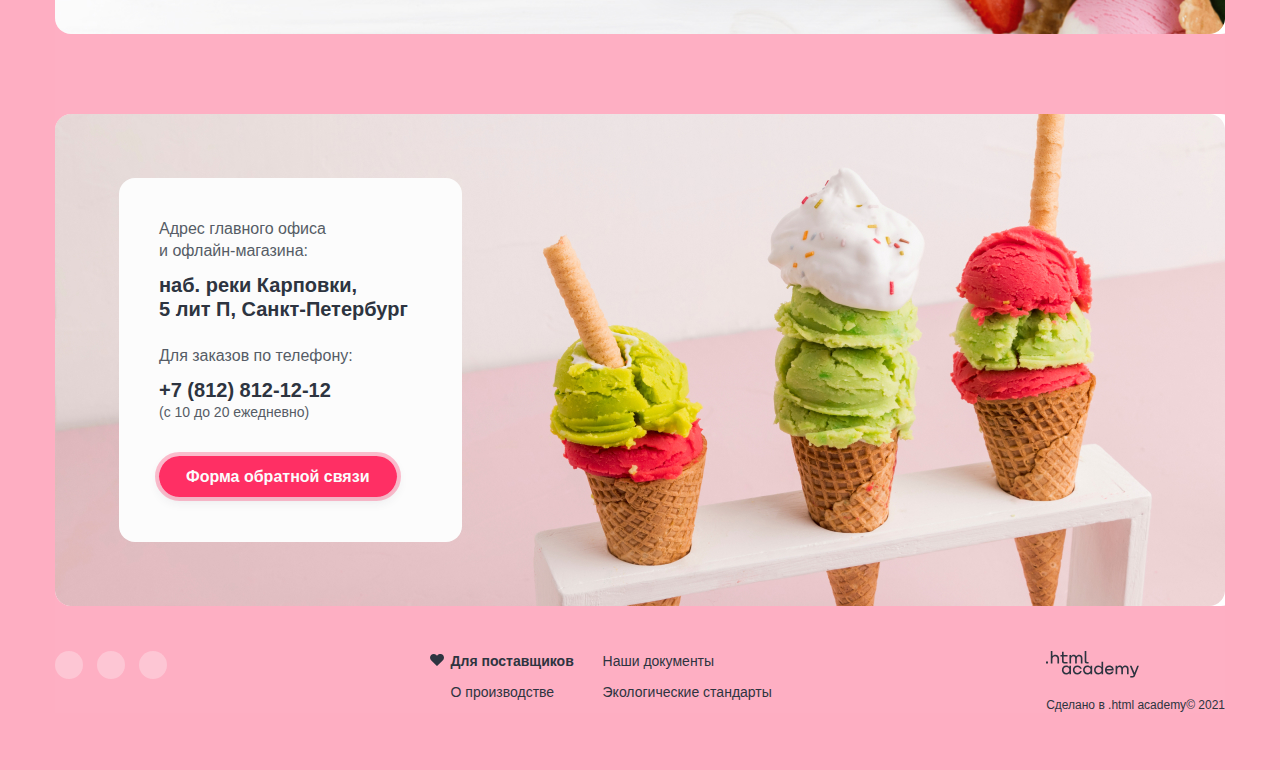
==== commit cc812428: "Продолжает стилизацию" ====
--- a/index.html
+++ b/index.html
@@ -353,7 +353,7 @@
                     <span class="card-price">310 ₽/кг</span>
                     <a class="button-cart" href="#">
                       <span class="visually-hidden catalog-cart">Корзина</span>
-                      <div class="cart-svg-wrapper" tabindex="0">
+                      <div class="cart-svg-wrapper">
                         <svg class="icon-svg-cart" width="16" height="17" viewBox="0 0 16 17" fill="none"
                           xmlns="http://www.w3.org/2000/svg">
                           <path fill-rule="evenodd" clip-rule="evenodd"
@@ -499,11 +499,17 @@
             <form action="https://echo.htmlacademy.ru/" method="get" class="delivery-form">
               <div class="delivery-form-row">
                 <p class="field-group delivery-form-date">
-                  <label class="form-label" for="date">Дата
-                    <button class="info" id="date">
-                      <span class="visually-hidden">Посмотреть дополнительную информацию</span>
+                  <label class="form-label" for="date">Дата</label>
+                  <span class="tooltip-date">
+                    <button class="tooltip-toggle" type="button" aria-labelledby="tooltip-label-date">
+                      <svg class="tooltip-icon" width="14" height="14" viewBox="0 0 14 14" fill="none"
+                        xmlns="http://www.w3.org/2000/svg">
+                        <path fill-rule="evenodd" clip-rule="evenodd"
+                          d="M7.00026 2.12508C4.30774 2.12508 2.12502 4.3078 2.12502 7.00032C2.12502 9.69284 4.30774 11.8756 7.00026 11.8756C9.69278 11.8756 11.8755 9.69284 11.8755 7.00032C11.8755 4.3078 9.69278 2.12508 7.00026 2.12508ZM0.791687 7.00032C0.791687 3.57142 3.57136 0.791748 7.00026 0.791748C10.4292 0.791748 13.2088 3.57142 13.2088 7.00032C13.2088 10.4292 10.4292 13.2089 7.00026 13.2089C3.57136 13.2089 0.791687 10.4292 0.791687 7.00032ZM7.00007 6.3334C7.36826 6.3334 7.66674 6.63188 7.66674 7.00007V9.21683C7.66674 9.58502 7.36826 9.8835 7.00007 9.8835C6.63188 9.8835 6.33341 9.58502 6.33341 9.21683V7.00007C6.33341 6.63188 6.63188 6.3334 7.00007 6.3334ZM7.00007 4.11665C6.63188 4.11665 6.33341 4.41513 6.33341 4.78332C6.33341 5.1515 6.63188 5.44998 7.00007 5.44998H7.0059C7.37409 5.44998 7.67257 5.1515 7.67257 4.78332C7.67257 4.41513 7.37409 4.11665 7.0059 4.11665H7.00007Z" />
+                      </svg>
                     </button>
-                  </label>
+                    <span class="tooltip-text" role="tooltip" id="tooltip-label-date">Введите дату</span>
+                  </span>
                   <input class="delivery-form-input input-date" type="date" id="date" name="delivery-date"
                     value="2020-04-01" required>
                 </p>
@@ -514,17 +520,17 @@
                 </p>
               </div>
               <p class="field-group delivery-form-adresse">
-                <span class="form-label">
+                <span class="form-label form-label-icon">
                   <label class="form-label" for="adresse">Адрес</label>
                   <span class="tooltip">
-                    <button class="tooltip-toggle" type="button">
+                    <button class="tooltip-toggle" type="button" aria-labelledby="tooltip-label-date">
                       <svg class="tooltip-icon" width="14" height="14" viewBox="0 0 14 14" fill="none"
                         xmlns="http://www.w3.org/2000/svg">
                         <path fill-rule="evenodd" clip-rule="evenodd"
                           d="M7.00026 2.12508C4.30774 2.12508 2.12502 4.3078 2.12502 7.00032C2.12502 9.69284 4.30774 11.8756 7.00026 11.8756C9.69278 11.8756 11.8755 9.69284 11.8755 7.00032C11.8755 4.3078 9.69278 2.12508 7.00026 2.12508ZM0.791687 7.00032C0.791687 3.57142 3.57136 0.791748 7.00026 0.791748C10.4292 0.791748 13.2088 3.57142 13.2088 7.00032C13.2088 10.4292 10.4292 13.2089 7.00026 13.2089C3.57136 13.2089 0.791687 10.4292 0.791687 7.00032ZM7.00007 6.3334C7.36826 6.3334 7.66674 6.63188 7.66674 7.00007V9.21683C7.66674 9.58502 7.36826 9.8835 7.00007 9.8835C6.63188 9.8835 6.33341 9.58502 6.33341 9.21683V7.00007C6.33341 6.63188 6.63188 6.3334 7.00007 6.3334ZM7.00007 4.11665C6.63188 4.11665 6.33341 4.41513 6.33341 4.78332C6.33341 5.1515 6.63188 5.44998 7.00007 5.44998H7.0059C7.37409 5.44998 7.67257 5.1515 7.67257 4.78332C7.67257 4.41513 7.37409 4.11665 7.0059 4.11665H7.00007Z" />
                       </svg>
                     </button>
-                    <span class="tooltip-text">Введите название улицы, дома и квартиры</span>
+                    <span class="tooltip-text" role="tooltip" id="tooltip-label-date">Введите название улицы, дома и квартиры</span>
                   </span>
                 </span>
 
@@ -664,16 +670,16 @@
             <h2 class="visually-hidden">Окно обратной связи</h2>
             <p class="modal-title">Мы обязательно ответим вам!</p>
             <form class="feedback-form" action="https://echo.htmlacademy.ru/" method="post">
-              <p class="field-group">
+              <p class="field-group field-group-modal">
                 <label class="visually-hidden" for="name">Имя Фамилия</label>
                 <input class="name-form-field field" type="text" id="name" name="name" placeholder="Имя и фамилия">
               </p>
-              <p class="field-group">
+              <p class="field-group field-group-modal">
                 <label class="visually-hidden" for="email">Адрес электронной почты</label>
                 <input class="email-form-field field" type="email" id="email" name="email"
                   placeholder="email@example.com">
               </p>
-              <p class="field-group">
+              <p class="field-group field-group-modal">
                 <label class="visually-hidden" for="comment">Комментарии</label>
                 <textarea class="textarea-text field" required placeholder="В свободной форме" name="comment"
                   id="comment"></textarea>
@@ -689,6 +695,7 @@
 
       </div>
     </div>
+    <script src="./scripts/script.js"></script>
   </body>
 
 </html>
--- a/css/styles.css
+++ b/css/styles.css
@@ -649,10 +649,10 @@
 
 .button-pink:hover {
   background: #fcfcfc4d;
-  border: 4px solid #ff2f64;
+  outline: 4px solid #ff2f64;
   border-radius: 26px;
   color: #2d3440;
-  outline: none;
+
 }
 
 .button-pink:focus {
@@ -851,6 +851,7 @@
   height: 100px;
   top: 245px;
   left: 2px;
+  opacity: 0.4;
 }
 
 .slider-item:not(:last-child) {
@@ -1531,6 +1532,14 @@
   margin-bottom: 32px;
 }
 
+.tooltip-date {
+  position: absolute;
+  margin-top: 1px;
+  margin-left: 45px;
+  width: 13px;
+  height: 13px;
+}
+
 .tooltip {
   position: absolute;
   margin-top: 3px;
@@ -1554,6 +1563,10 @@
   display: block;
 }
 
+.form-label-icon {
+  position: relative;
+}
+
 .tooltip-toggle:hover .tooltip-icon {
   opacity: 0.3;
 }
@@ -1567,14 +1580,33 @@
   text-transform: none;
   padding: 10px 8px;
   border-radius: 1px;
-  display: block;
-  width: 162px;
+  width: 170px;
   box-shadow: 0 2px 12px rgba(173, 152, 143, 0.18);
   border: 1px solid #b9b9b9;
   position: absolute;
-  top: -7px;
-  left: 24px;
+  top: -12px;
+  left: 20px;
   z-index: 1;
+  display: none;
+}
+
+.tooltip-text:after {
+  content: "";
+  width: 7px;
+  height: 7px;
+  border-top: 1px solid #B9B9B9;
+  border-left: 1px solid #B9B9B9;
+  background: #fcfcfcfc;
+  display: block;
+  rotate: 314deg;
+  top: 15px;
+  left: -4px;
+  position: absolute;
+}
+
+.tooltip-toggle:hover + .tooltip-text,
+.tooltip-toggle:focus + .tooltip-text {
+  display: block;
 }
 
 .delivery-submit {
@@ -1639,10 +1671,6 @@
 
 .delivery-form-phone {
   width: 287px;
-}
-
-.input-adresse {
-  margin-bottom: 32px;
 }
 
 .delivery-submit {}
@@ -1874,6 +1902,8 @@
 }
 
 .select-control {
+  font-family: "Inter", sans-serif;
+  font-style: normal;
   font-weight: 400;
   font-size: 14px;
   line-height: 20px;
@@ -1884,17 +1914,47 @@
   padding: 8px;
   width: 196px;
   height: 36px;
+  -webkit-appearance: none;
+  -moz-appearance: none;
+  appearance: none;
+  padding-left: 16px;
+  background-image: url("../images/catalog/select.svg");
+  background-repeat: no-repeat;
+  background-position: 169px;
+  cursor: pointer;
+}
+
+.select-control:hover {
+  background: #fcfcfc;
+  opacity: 0.5;
+  border-radius: 20px;
+  background-image: url("../images/catalog/select.svg");
+  background-repeat: no-repeat;
+  background-position: 169px;
+}
+
+.select-control:focus {
+  border: 2px solid #fcfcfc;
+  border-radius: 26px;
+  background-image: url("../images/catalog/select.svg");
+  background-repeat: no-repeat;
+  background-position: 169px;
+  outline: none;
 }
 
 .filter-list-up {
   display: flex;
   list-style-type: none;
-  margin-left: 14px;
+  margin-left: 20px;
   background: #fcfcfc4d;
   border-radius: 18px;
   min-width: 383px;
   justify-content: space-between;
-  padding: 9px 24px;
+  padding: 12px 24px 7px 8px;
+}
+
+.title-fat {
+  margin-left: 37px;
 }
 
 .filter-list-down {
@@ -1913,20 +1973,66 @@
   color: #2D3440;
   display: block;
   padding-left: 40px;
-  position: relative;
-}
-
-.control-mark {
+  cursor: pointer;
+
+}
+
+.radio {
   position: absolute;
   width: 16px;
   height: 16px;
-  fill: #2D3440;
-  left: 17px;
-  bottom: 1px;
-}
-
-.control:hover .control-mark {
-  fill: #fcfcfc;
+  background-image: url("../images/catalog/radio.svg");
+  margin-left: -22px;
+  cursor: pointer;
+}
+
+.control-input-radio:checked + .radio {
+  background-image: url("../images/catalog/radio-on.svg");
+}
+
+.control-input-radio:checked:hover + .radio {
+  background-image: url("../images/catalog/radio-on-hover.svg");
+}
+
+.control-input-radio:hover + .radio {
+  background-image: url("../images/catalog/radio-hover.svg");
+}
+
+.control-input-radio:checked:disabled + .radio {
+  background-image: url("../images/catalog/radio-on-disabled.svg");
+}
+
+.control-input-radio:disabled + .radio {
+  background-image: url("../images/catalog/radio-disabled.svg");
+}
+
+.checkbox {
+  position: absolute;
+  width: 16px;
+  height: 16px;
+  background-image: url("../images/catalog/checkbox.svg");
+  margin-left: -22px;
+  cursor: pointer;
+}
+
+.control-input:checked + .checkbox {
+  background-image: url("../images/catalog/checkbox-on.svg");
+}
+
+.control-input:checked:hover + .checkbox {
+  background-image: url("../images/catalog/checkbox-on-hover.svg");
+}
+
+.control-input:hover + .checkbox {
+  background-image: url("../images/catalog/checkbox-hover.svg");
+}
+
+.control-input:checked:disabled + .checkbox {
+  background-image: url("../images/catalog/checkbox-on-disabled.svg");
+}
+
+.control-input:disabled + .checkbox {
+  background-image: url("../images/catalog/checkbox-disabled.svg");
 }
 
 .range-block {
@@ -1950,27 +2056,56 @@
 
 .range {
   position: absolute;
-  width: 56px;
+  width: 58px;
   height: 2px;
   border-top: 2px solid #565C66;
   top: -2px;
-  left: 44px;
+  left: 40px;
 }
 
 .range-handle {
-  content: "";
-  background-image: url(../images/catalog/handle.svg);
-  background-repeat: no-repeat;
+  border-radius: 50%;
+  border: 6px solid #2d3440;
   width: 16px;
   height: 16px;
+  position: absolute;
+  top: 10px;
+  display: block;
   cursor: pointer;
+}
+
+.range-handle:hover {
   border-radius: 50%;
+  border: 6px solid #fcfcfc;
+  width: 16px;
+  height: 16px;
   position: absolute;
   top: 10px;
-  left: 0;
   display: block;
-  background-position: center;
+  background: #2d3440;
+}
+
+.range-handle:active {
+  background: #2d3440;
+  border-radius: 50%;
   border: none;
+  width: 16px;
+  height: 16px;
+  position: absolute;
+  top: 10px;
+  display: block;
+}
+
+.range-handle:focus {
+  border-radius: 50%;
+  border: 5px solid #fcfcfc;
+  width: 15px;
+  height: 15px;
+  position: absolute;
+  top: 10px;
+  display: block;
+  background: #2d3440;
+  box-shadow: 0 0 0 2px #2d3440;
 }
 
 .range-handle-min {
@@ -1998,6 +2133,7 @@
   font-size: 14px;
   line-height: 20px;
   color: #2D3440;
+  margin-left: 3px;
 }
 
 .button-filter {
@@ -2011,13 +2147,36 @@
   margin-top: 28px;
   margin-left: 17px;
   font-size: 14px;
+  cursor: pointer;
+}
+
+.button-filter:hover {
+  background: #fcfcfc;
+  border: 2px solid rgba(252, 252, 252, 0.3);
+  border-radius: 20px;
+}
+
+.button-filter:active {
+  background: rgba(252, 252, 252, 0.5);
+  border-radius: 20px;
+}
+
+.button-filter:focus {
+  background: rgba(252, 252, 252, 0.3);
+  border: 2px solid #2d3440;
+  border-radius: 20px;
+}
+
+.button-filter:disabled {
+  background: rgba(252, 252, 252, 0.3);
+  opacity: 0.4;
+  border: 2px solid #fcfcfc;
+  border-radius: 20px;
 }
 
 .section-sorting {
   margin-right: 24px;
 }
-
-
 
 .modal-container {
   position: fixed;
@@ -2033,16 +2192,20 @@
 
 .modal {
   position: relative;
-  margin: auto;
   padding: 64px;
   background-color: #ffffff;
   box-shadow: 0 15px 40px rgba(45, 52, 64, 0.12);
   border-radius: 8px;
 }
 
+.modal-container--show {
+  display: flex;
+  justify-content: center;
+  align-items: center;
+}
+
 .modal-feedback {
   width: 570px;
-  margin-top: 68%;
 }
 
 .modal-close-button {
@@ -2082,7 +2245,7 @@
   padding: 14px;
 }
 
-.field-group {
+.field-group-modal {
   margin-bottom: 16px;
 }
 
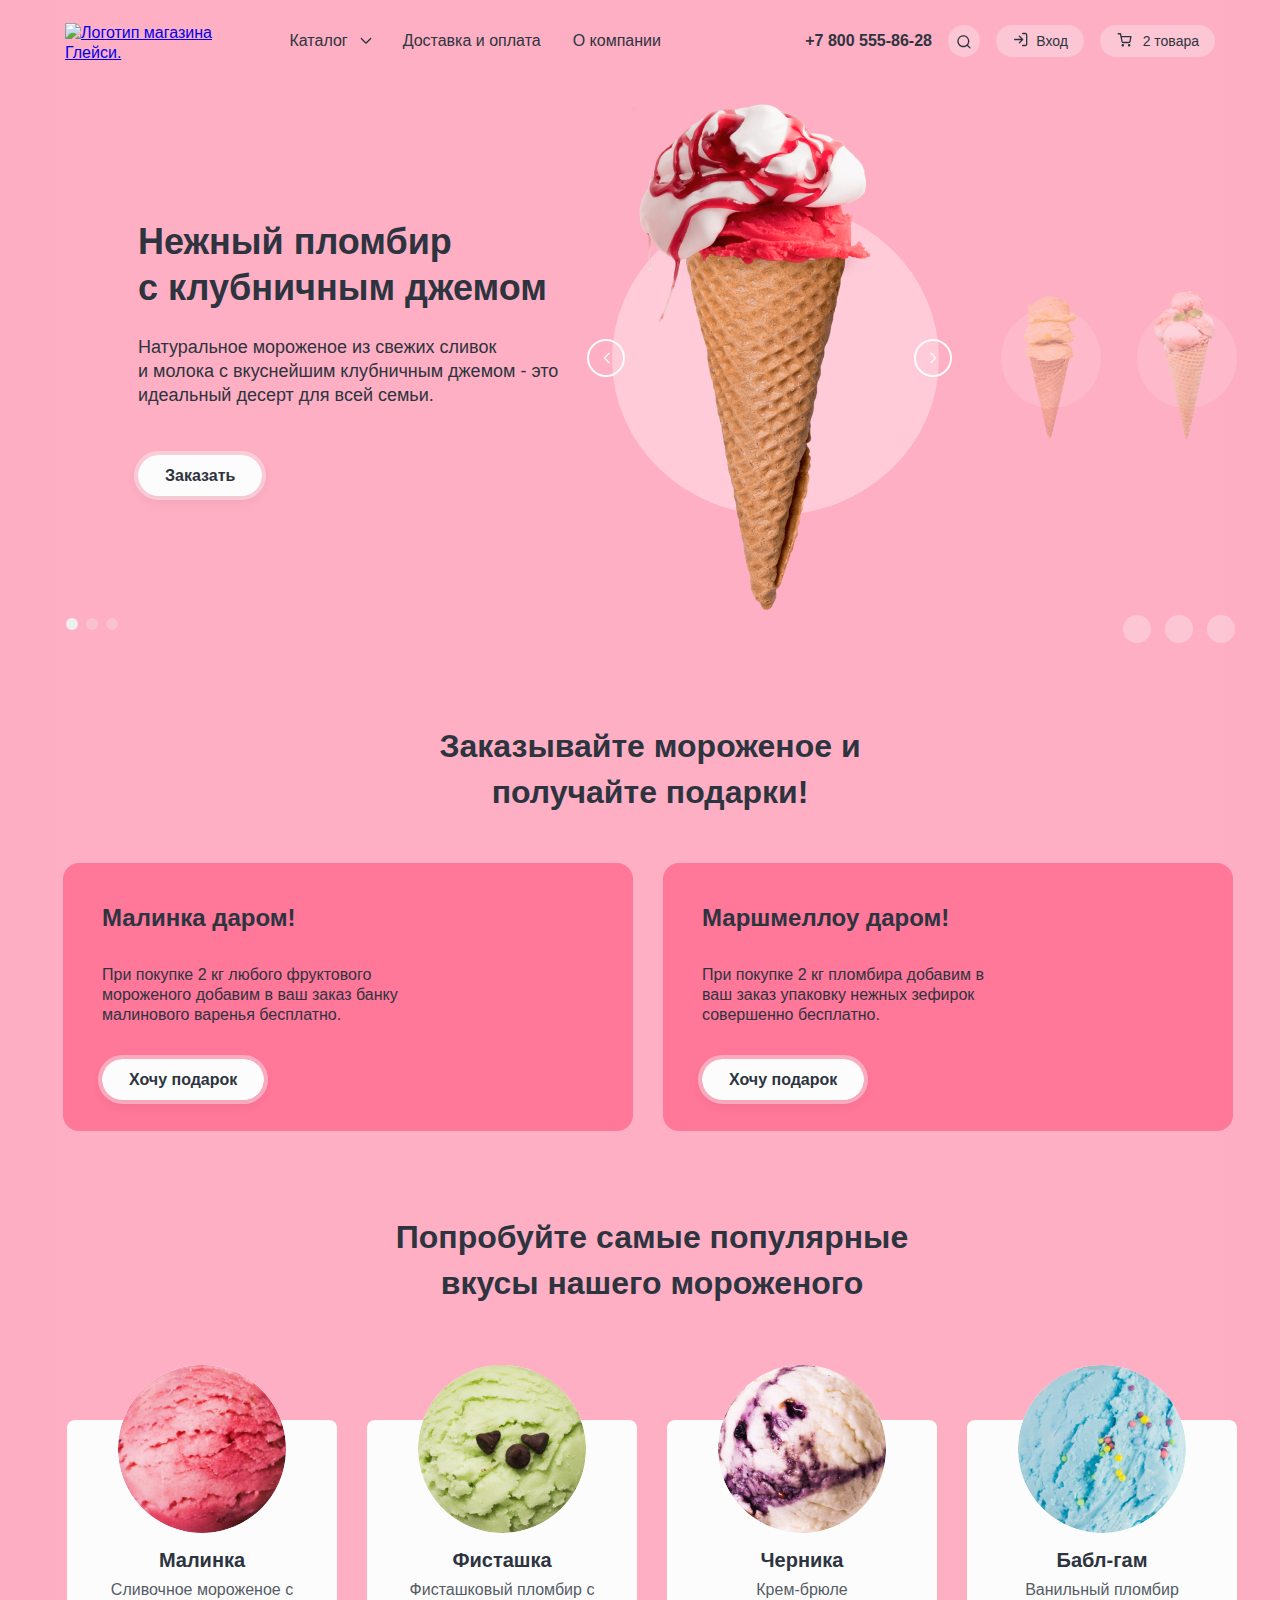
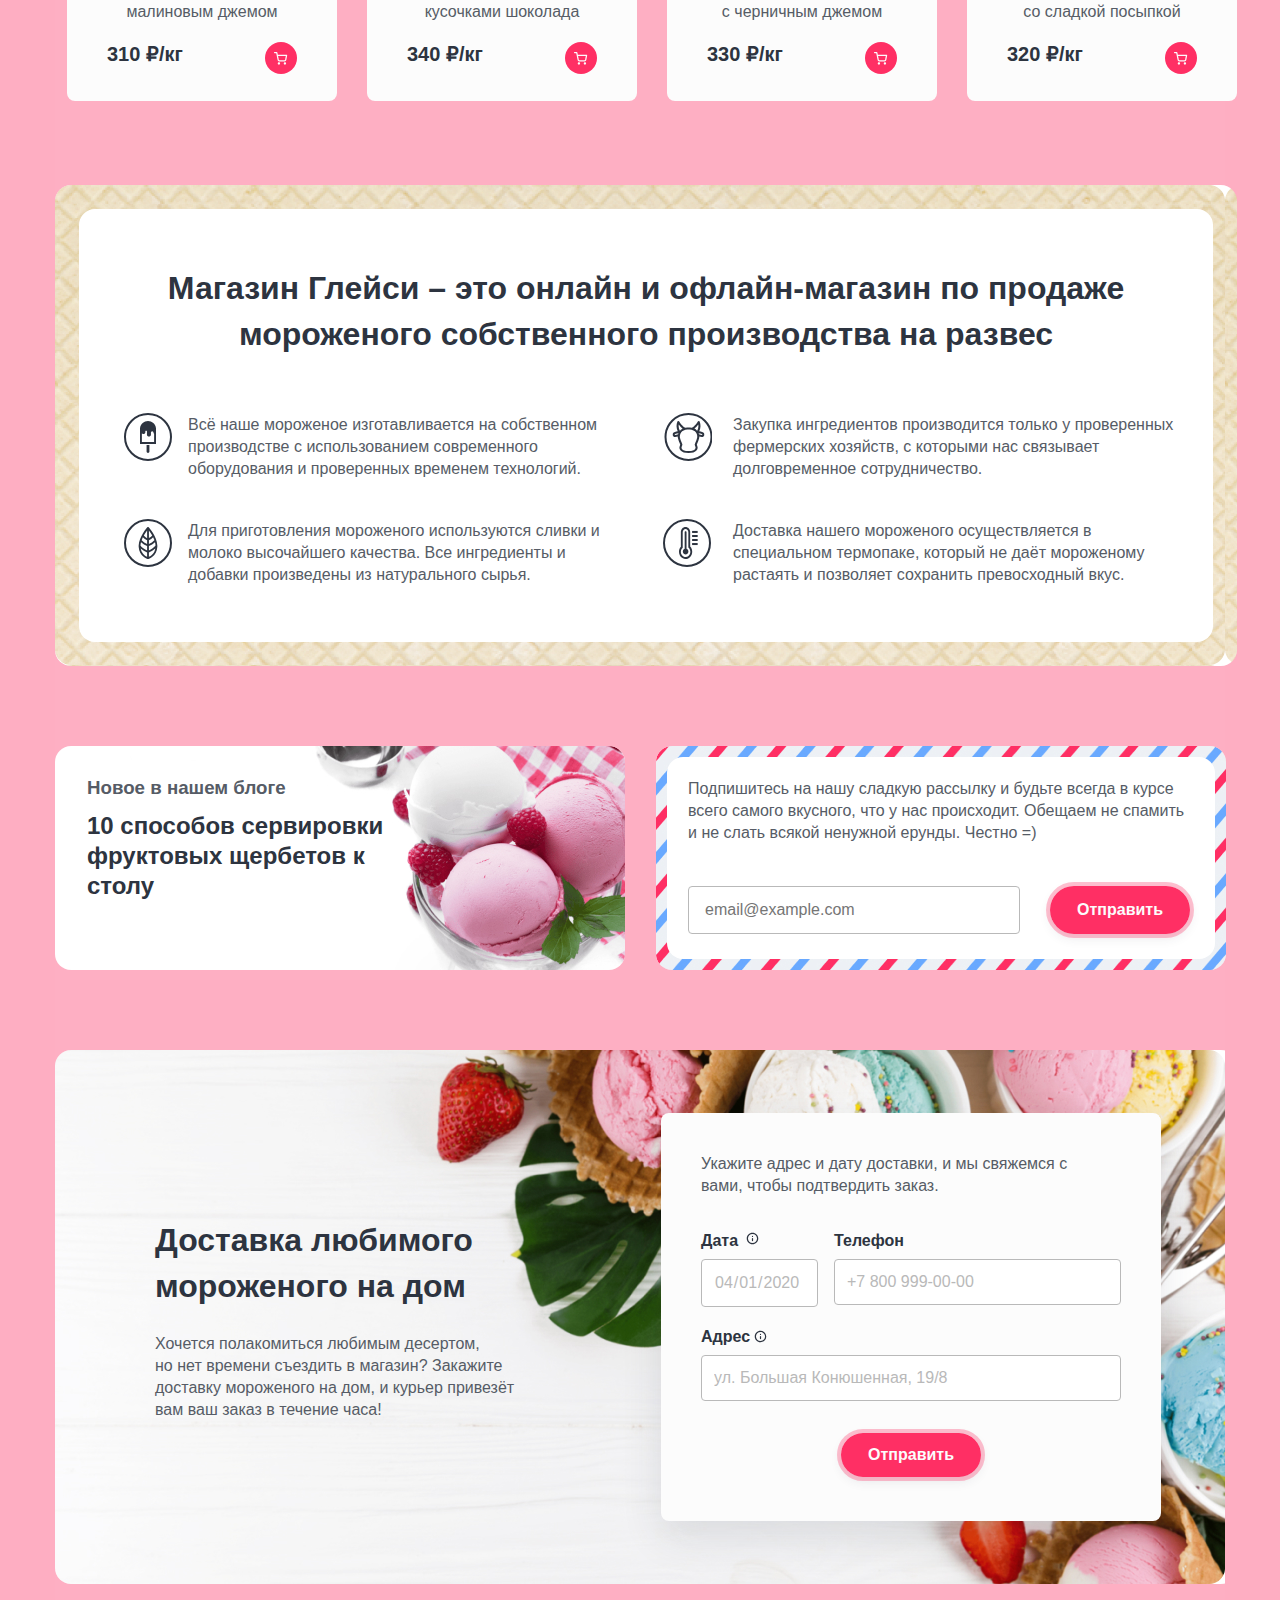
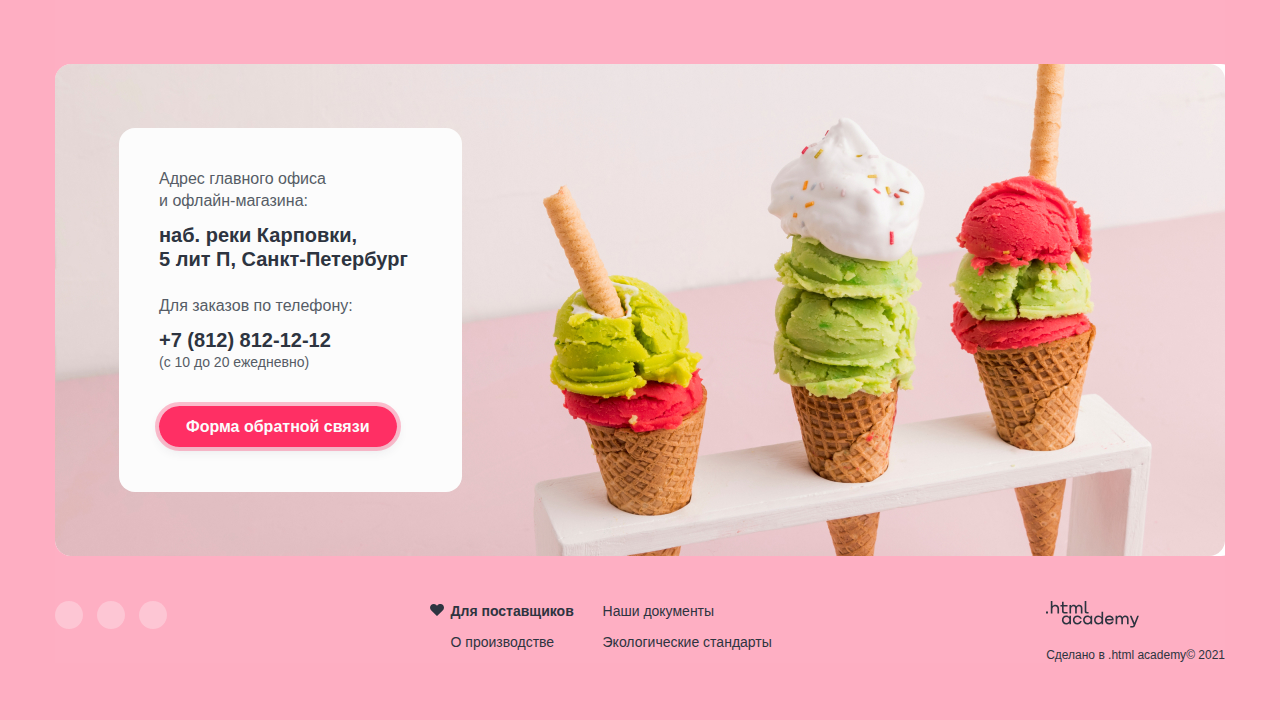
==== commit 15cf0135: "Стилизует каталог" ====
--- a/index.html
+++ b/index.html
@@ -377,7 +377,7 @@
                     <span class="card-price">340 ₽/кг</span>
                     <a class="button-cart" href="#">
                       <span class="visually-hidden catalog-cart">Корзина</span>
-                      <div class="cart-svg-wrapper" tabindex="0">
+                      <div class="cart-svg-wrapper">
                         <svg class="icon-svg-cart" width="16" height="17" viewBox="0 0 16 17" fill="none"
                           xmlns="http://www.w3.org/2000/svg">
                           <path fill-rule="evenodd" clip-rule="evenodd"
@@ -401,7 +401,7 @@
                     <span class="card-price">330 ₽/кг</span>
                     <a class="button-cart" href="#">
                       <span class="visually-hidden catalog-cart">Корзина</span>
-                      <div class="cart-svg-wrapper" tabindex="0">
+                      <div class="cart-svg-wrapper">
                         <svg class="icon-svg-cart" width="16" height="17" viewBox="0 0 16 17" fill="none"
                           xmlns="http://www.w3.org/2000/svg">
                           <path fill-rule="evenodd" clip-rule="evenodd"
@@ -425,7 +425,7 @@
                     <span class="card-price">320 ₽/кг</span>
                     <a class="button-cart" href="#">
                       <span class="visually-hidden catalog-cart">Корзина</span>
-                      <div class="cart-svg-wrapper" tabindex="0">
+                      <div class="cart-svg-wrapper">
                         <svg class="icon-svg-cart" width="16" height="17" viewBox="0 0 16 17" fill="none"
                           xmlns="http://www.w3.org/2000/svg">
                           <path fill-rule="evenodd" clip-rule="evenodd"
@@ -530,12 +530,9 @@
                           d="M7.00026 2.12508C4.30774 2.12508 2.12502 4.3078 2.12502 7.00032C2.12502 9.69284 4.30774 11.8756 7.00026 11.8756C9.69278 11.8756 11.8755 9.69284 11.8755 7.00032C11.8755 4.3078 9.69278 2.12508 7.00026 2.12508ZM0.791687 7.00032C0.791687 3.57142 3.57136 0.791748 7.00026 0.791748C10.4292 0.791748 13.2088 3.57142 13.2088 7.00032C13.2088 10.4292 10.4292 13.2089 7.00026 13.2089C3.57136 13.2089 0.791687 10.4292 0.791687 7.00032ZM7.00007 6.3334C7.36826 6.3334 7.66674 6.63188 7.66674 7.00007V9.21683C7.66674 9.58502 7.36826 9.8835 7.00007 9.8835C6.63188 9.8835 6.33341 9.58502 6.33341 9.21683V7.00007C6.33341 6.63188 6.63188 6.3334 7.00007 6.3334ZM7.00007 4.11665C6.63188 4.11665 6.33341 4.41513 6.33341 4.78332C6.33341 5.1515 6.63188 5.44998 7.00007 5.44998H7.0059C7.37409 5.44998 7.67257 5.1515 7.67257 4.78332C7.67257 4.41513 7.37409 4.11665 7.0059 4.11665H7.00007Z" />
                       </svg>
                     </button>
-                    <span class="tooltip-text" role="tooltip" id="tooltip-label-date">Введите название улицы, дома и квартиры</span>
+                    <span class="tooltip-text" role="tooltip" id="tooltip-label-adresse">Введите название улицы, дома и квартиры</span>
                   </span>
                 </span>
-
-
-
                 <input class="delivery-form-input input-adresse" type="text" name="adresse" id="adresse"
                   value="ул. Большая Конюшенная, 19/8" required>
               </p>
@@ -676,7 +673,7 @@
               </p>
               <p class="field-group field-group-modal">
                 <label class="visually-hidden" for="email">Адрес электронной почты</label>
-                <input class="email-form-field field" type="email" id="email" name="email"
+                <input class="email-form-field field" type="email" id="email-input" name="email"
                   placeholder="email@example.com">
               </p>
               <p class="field-group field-group-modal">
--- a/css/styles.css
+++ b/css/styles.css
@@ -458,6 +458,27 @@
   line-height: 20px;
 }
 
+.search-input:hover {
+  border: 1px solid #2d3440;
+  border-radius: 4px;
+}
+
+.search-input:focus {
+  border: 2px solid #2D3440;
+  border-radius: 4px;
+  color: #2d3440;
+}
+
+.search-input:invalid {
+  border: 1px solid #EA5454;
+  border-radius: 4px;
+}
+
+.search-input:hover + .search-input:invalid {
+  border: 2px solid #ea5454;
+  border-radius: 4px;
+}
+
 .footer-phone-link {
   font-family: "Inter", sans-serif;
   font-style: normal;
@@ -1153,7 +1174,6 @@
   margin: 0 auto;
   padding: 0;
   width: 1170px;
-  margin-bottom: 50px;
 }
 
 .catalog-item::after {
@@ -1833,6 +1853,7 @@
 
 .breadcrumbs-item {
   position: relative;
+  cursor: pointer;
 }
 
 .breadcrumbs-item:not(:last-child)::after {
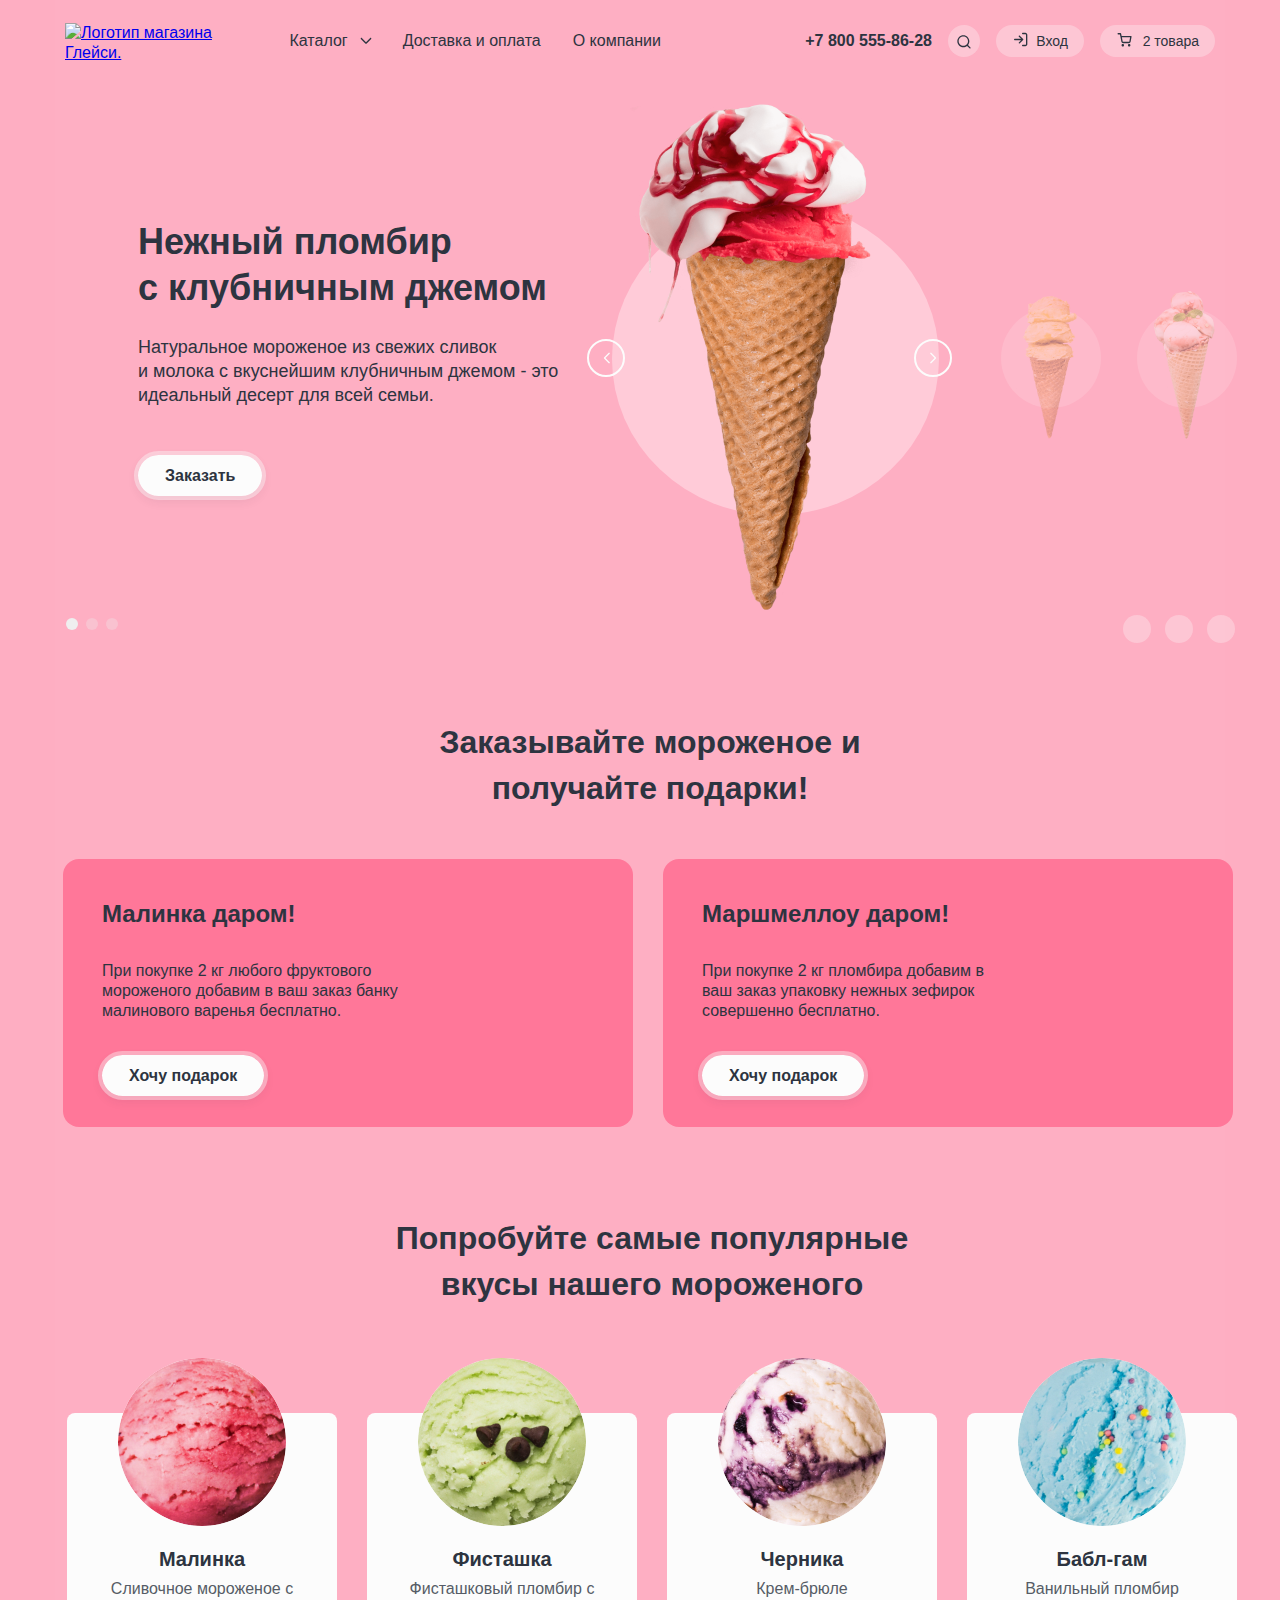
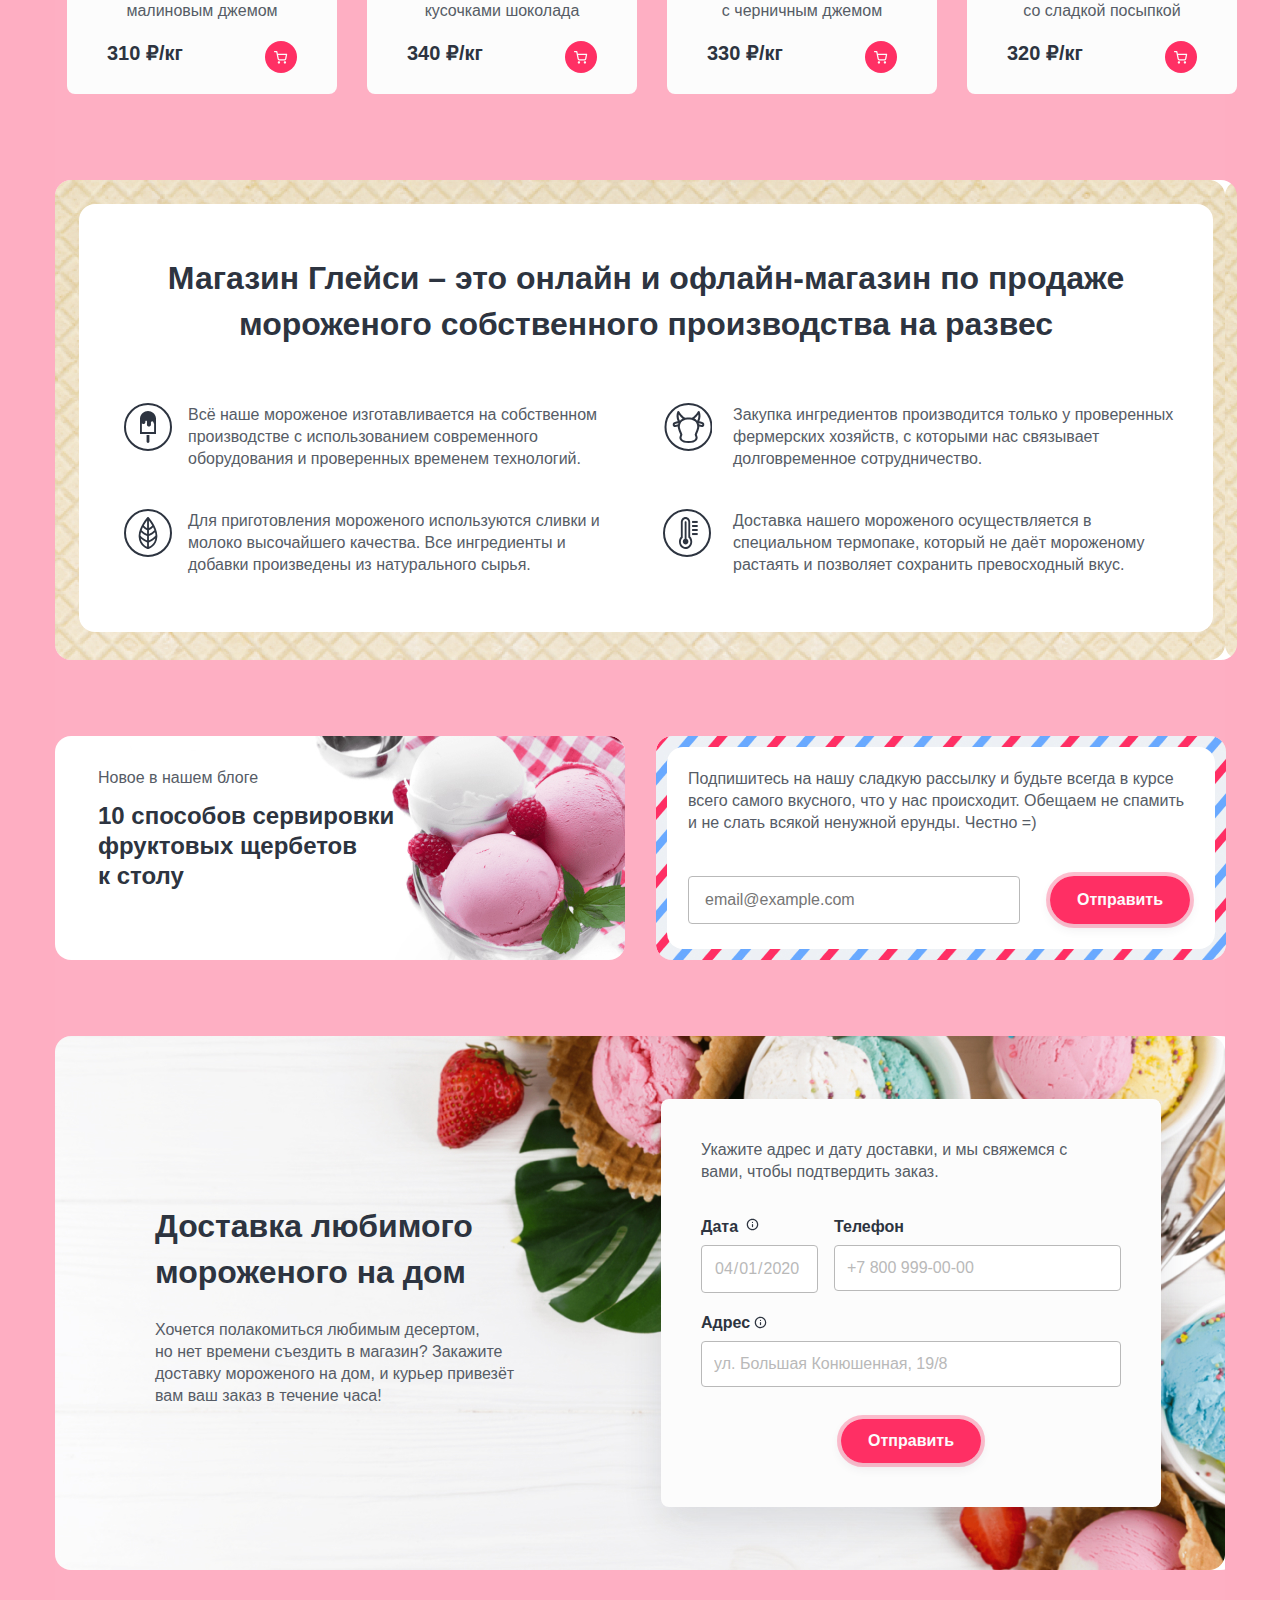
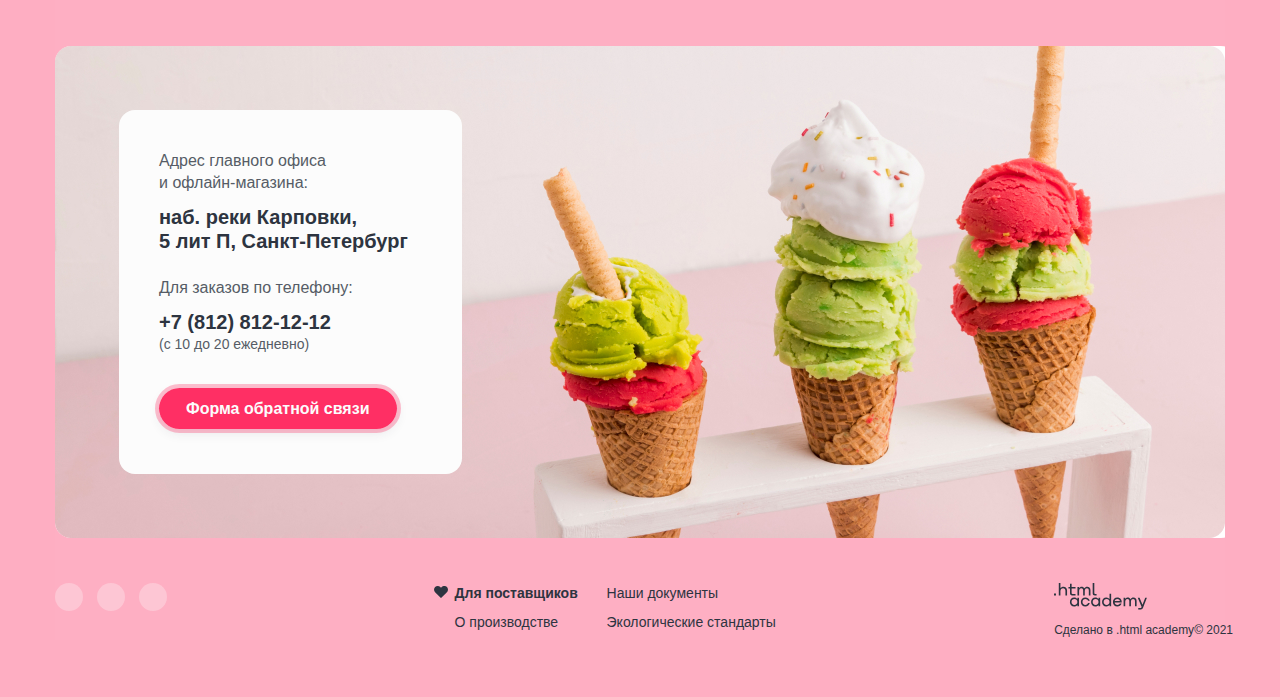
==== commit 5dcc4045: "стилизует" ====
--- a/index.html
+++ b/index.html
@@ -468,7 +468,7 @@
           <section class="section-info info-link-wrapper">
             <a href="#" class="link-blog">
               <h3 class="link-title">Новое в нашем блоге</h3>
-              <p class="link-title-main">10 способов сервировки фруктовых щербетов к столу</p>
+              <p class="link-title-main">10 способов сервировки фруктовых щербетов  <br> к столу</p>
             </a>
           </section>
           <section class="section-info notification-wrapper">
--- a/css/styles.css
+++ b/css/styles.css
@@ -708,7 +708,7 @@
 
 .main-container {
   display: grid;
-  gap: 80px;
+  gap: 76px;
 }
 
 .hero {
@@ -1141,9 +1141,9 @@
 }
 
 .small-catalog-title {
-  margin-bottom: 59px;
+  margin-bottom: 51px;
   width: 527px;
-  padding-top: 3px;
+  padding-top: 12px;
 }
 
 .catalog-item {
@@ -1158,7 +1158,7 @@
   border-radius: 50%;
   overflow: hidden;
   margin: 0 auto;
-  margin-bottom: 15px;
+  margin-bottom: 21px;
 }
 
 .card-wrapper {
@@ -1276,7 +1276,7 @@
 }
 
 .section-description-title {
-  padding-top: 56px;
+  padding-top: 51px;
   margin-bottom: 57px;
 }
 
@@ -1410,12 +1410,16 @@
 .link-blog {
   text-decoration: none;
   cursor: pointer;
-
+  padding-left: 11px;
 }
 
 .link-title {
   color: #565c66;
   margin-bottom: 13px;
+  font-weight: 400;
+  font-size: 16px;
+  line-height: 20px;
+  color: #565C66;
 }
 
 .link-title-main {
@@ -1813,6 +1817,10 @@
   top: 0;
 }
 
+.copyright {
+  margin-right: -8px;
+}
+
 .about-text {
   font-weight: 400;
   font-size: 12px;
@@ -1826,7 +1834,7 @@
 }
 
 .logo-htmlacademy {
-  margin-bottom: 14px;
+  margin-bottom: 7px;
 }
 
 .main-inner {
@@ -2317,7 +2325,7 @@
   width: 16px;
   height: 16px;
   left: 134px;
-  bottom: 6px;
+  bottom: 3px;
 }
 
 .pagination::before {
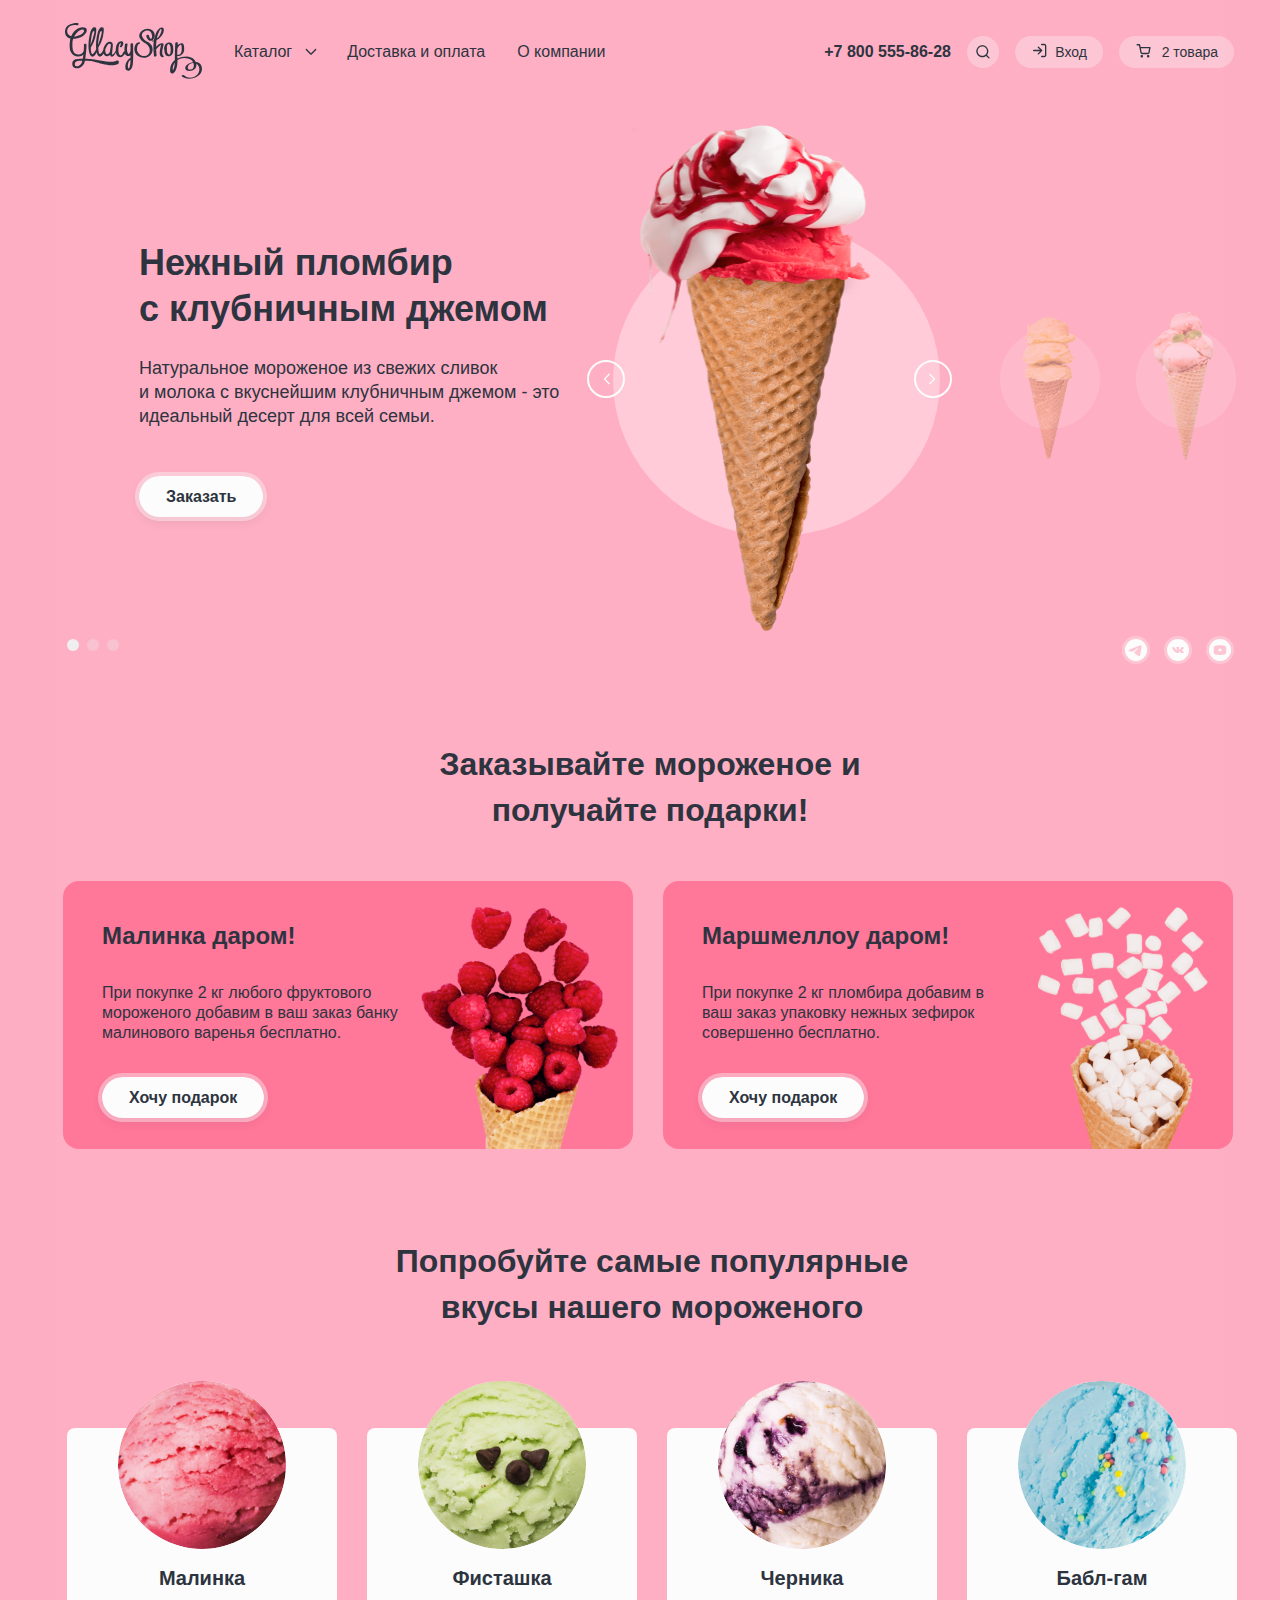
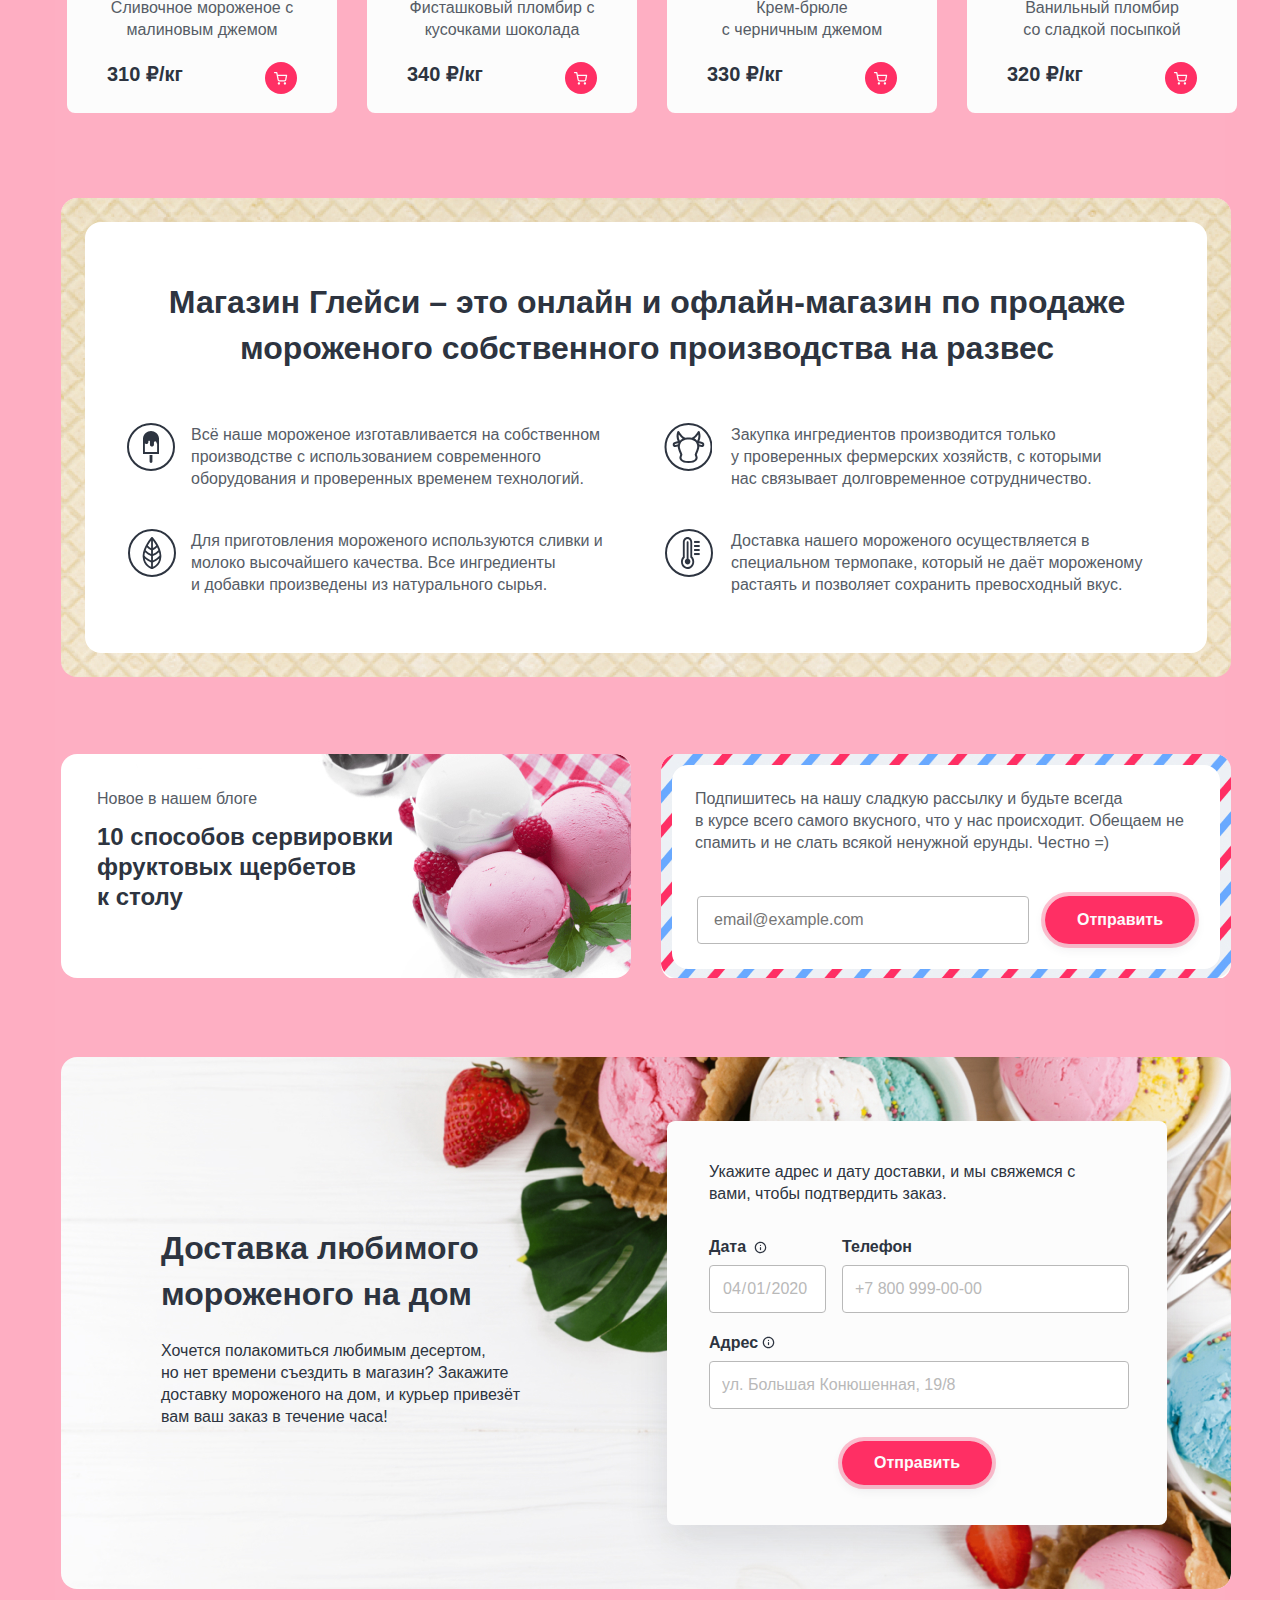
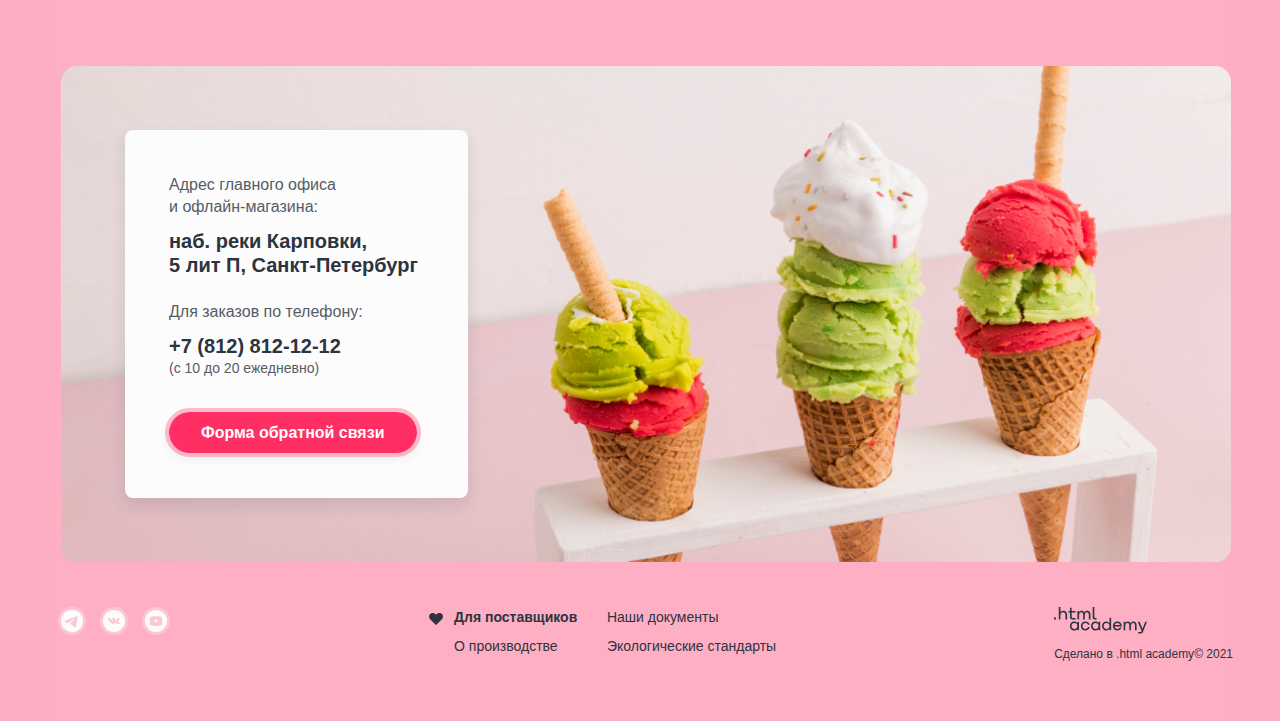
==== commit 88b9ae41: "исправляет ошибки" ====
--- a/index.html
+++ b/index.html
@@ -4,7 +4,7 @@
   <head>
     <meta charset="utf-8">
     <title>HTML Academy: Глейси</title>
-    <link rel="icon" href="favicon.ico" type="image/png">
+    <link rel="icon" href="favicon.ico" type="image/ico">
     <link rel="stylesheet" href="css/styles.css">
   </head>
 
@@ -33,9 +33,6 @@
                         <li class="dropdown-menu-title">
                           <a href="#" class="dropdown-link dropdown-link-title">Новинки</a>
                         </li>
-                        <!--<li class="dropdown-menu-item">
-                          <a href="#" class="dropdown-link dropdown-link-title">Новинки</a>
-                        </li>-->
                         <li class="dropdown-menu-item">
                           <a href="catalog.html" class="dropdown-link">Сливочное</a>
                         </li>
@@ -78,7 +75,7 @@
                   </a>
                   <form class="menu-form-search" action="https://echo.htmlacademy.ru/">
                     <div class="search-input-wrapper">
-                      <input class="search-input" placeholder="Поиск по сайту" name="search" id="search">
+                      <input class="search-input" placeholder="Поиск по сайту" name="search" id="search" required>
                       <button class="button-close" type="reset">
                         <span class="visually-hidden">Очистить форму</span>
                       </button>
@@ -112,7 +109,7 @@
                           </div>
                         </div>
                         <div class="login-buttons">
-                          <a class="button button-pink" href="#">Войти</a>
+                          <a class="button button-pink"  type="submit" href="#">Войти</a>
                           <ul class="login-registration-list">
                             <li class="login-registration-item">
                               <a href="#" class="login-registration-link">Забыли пароль?</a>
@@ -146,7 +143,7 @@
                             <div class="cart-link-wrapper">
                               <a href="#" class="cart-link">
                                 <div class="cart-img">
-                                  <img src="./images/cart-product.png" alt="Шарик малинового мороженого.">
+                                  <img src="./images/cart-product.jpg" height="46" width="46" alt="Шарик малинового мороженого.">
                                 </div>
                                 <div class="cart-inem-about">
                                   Малинка
@@ -155,7 +152,7 @@
                               </a>
                               <span class="price">310 ₽</span>
                               <div class="close-button-wrapper">
-                                <button class=" button cart-close-button">
+                                <button class=" button cart-close-button" type="reset">
                                   <span class="visually-hidden">Закрыть</span>
                                 </button>
                               </div>
@@ -166,7 +163,7 @@
                             <div class="cart-link-wrapper">
                               <a href="#" class="cart-link">
                                 <div class="cart-img">
-                                  <img src="./images/cart-product-second.png" alt="Шарик мороженого голубого цвета.">
+                                  <img src="./images/cart-product-second.jpg" height="46" width="46" alt="Шарик мороженого голубого цвета.">
                                 </div>
                                 <div class="cart-inem-about">
                                   Бабл-гам
@@ -175,7 +172,7 @@
                               </a>
                               <span class="price">480 ₽</span>
                               <div class="close-button-wrapper">
-                                <button class="cart-close-button">
+                                <button class="cart-close-button" type="reset">
                                   <span class="visually-hidden">Закрыть</span>
                                 </button>
                               </div>
@@ -213,12 +210,10 @@
                   <h2 class="slider-title">Нежный пломбир <br> с клубничным джемом</h2>
                   <p class="slider-description">Натуральное мороженое из свежих сливок <br> и молока с вкуснейшим
                     клубничным джемом - это идеальный десерт для всей семьи.</p>
-                  <a class="button button-slider" href="#">
-                    <span class="button-text">Заказать</span>
-                  </a>
+                  <a class="button button-slider" href="#">Заказать</a>
                 </div>
                 <div class="slider-image-wrapper">
-                  <img class="slider-image" src="./images/pink.png" alt="Пломбир с клубничным джемом">
+                  <img class="slider-image" src="./images/pink.png" width="327" height="507" alt="Пломбир с клубничным джемом">
                 </div>
               </li>
               <li class="slider-item">
@@ -231,7 +226,7 @@
                   </a>
                 </div>
                 <div class="slider-image-wrapper">
-                  <img class="slider-image" src="./images/blue.png" alt="Сливочное мороженое.">
+                  <img class="slider-image" src="./images/blue.png" width="312" height="507" alt="Сливочное мороженое.">
                 </div>
               </li>
               <li class="slider-item">
@@ -239,31 +234,29 @@
                   <h2 class="slider-title">Карамельный пломбир с маршмеллоу</h2>
                   <p class="slider-description">Необычный сладкий десерт с карамельным топпингом и кусочками зефира
                     завоюет сердца сладкоежек всех возрастов.</p>
-                  <a class="button button-slider" href="#">
-                    <span class="button-text">Заказать</span>
-                  </a>
+                  <a class="button button-slider" href="#">Заказать</a>
                 </div>
                 <div class="slider-image-wrapper">
-                  <img class="slider-image" src="./images/yellow.png" alt="Карамельное мороженое.">
+                  <img class="slider-image" src="./images/yellow.png" width="350" height="507" alt="Карамельное мороженое.">
                 </div>
               </li>
             </ul>
-            <a href="#" class="slider-control slider-prev">
+            <button class="slider-control slider-prev" type="button">
               <span class="visually-hidden">Показать предыдущий экран слайдера</span>
               <svg class="slider-control-svg" width="7" height="12" viewBox="0 0 7 12" fill="none"
                 xmlns="http://www.w3.org/2000/svg">
                 <path fill-rule="evenodd" clip-rule="evenodd"
                   d="M5.71044 11.1352C5.97014 11.3949 6.39119 11.3949 6.65089 11.1352C6.91059 10.8755 6.91059 10.4545 6.65089 10.1948L2.44961 5.99351L6.65093 1.79219C6.91063 1.53249 6.91063 1.11144 6.65093 0.85174C6.39123 0.592042 5.97017 0.592042 5.71048 0.85174L1.04176 5.52045C1.04081 5.52139 1.03987 5.52233 1.03892 5.52328C0.779225 5.78298 0.779225 6.20403 1.03892 6.46373L5.71044 11.1352Z" />
               </svg>
-            </a>
-            <a href="#" class="slider-control slider-next">
+            </button>
+            <button type="button" class="slider-control slider-next">
               <span class="visually-hidden">Показать следующий экран слайдера</span>
               <svg class="slider-control-svg" width="7" height="12" viewBox="0 0 7 12" fill="none"
                 xmlns="http://www.w3.org/2000/svg">
                 <path fill-rule="evenodd" clip-rule="evenodd"
                   d="M5.71044 11.1352C5.97014 11.3949 6.39119 11.3949 6.65089 11.1352C6.91059 10.8755 6.91059 10.4545 6.65089 10.1948L2.44961 5.99351L6.65093 1.79219C6.91063 1.53249 6.91063 1.11144 6.65093 0.85174C6.39123 0.592042 5.97017 0.592042 5.71048 0.85174L1.04176 5.52045C1.04081 5.52139 1.03987 5.52233 1.03892 5.52328C0.779225 5.78298 0.779225 6.20403 1.03892 6.46373L5.71044 11.1352Z" />
               </svg>
-            </a>
+            </button>
           </div>
           <div class="hero-footer">
             <div class="bullet-container">
@@ -327,9 +320,7 @@
                 <h3 class="gift-title">Маршмеллоу даром!</h3>
                 <p class="gift-description">При покупке 2 кг пломбира добавим в ваш заказ упаковку нежных зефирок
                   совершенно бесплатно.</p>
-                <a class="button button-slider" href="#">
-                  <span class="button-text">Хочу подарок</span>
-                </a>
+                <a class="button button-slider" href="#">Хочу подарок</a>
               </div>
             </li>
           </ul>
@@ -344,7 +335,7 @@
                 <div class="card-wrapper">
                   <a class="catalog-card-link" href="#">
                     <div class="catalog-img-wrapper">
-                      <img class="catalog-image" src="./images/raspberries.jpg" alt="Шарик малинового мороженого.">
+                      <img class="catalog-image" src="./images/raspberries.jpg" width="168" height="168" alt="Шарик малинового мороженого.">
                     </div>
                     <h3 class="catalog-item-title">Малинка</h3>
                   </a>
@@ -368,7 +359,7 @@
                 <div class="card-wrapper">
                   <a class="catalog-card-link" href="#">
                     <div class="catalog-img-wrapper">
-                      <img class="catalog-image" src="./images/pistachio.jpg" alt="Шарик фисташкового мороженого.">
+                      <img class="catalog-image" src="./images/pistachio.jpg" width="168" height="168" alt="Шарик фисташкового мороженого.">
                     </div>
                     <h3 class="catalog-item-title">Фисташка</h3>
                   </a>
@@ -392,7 +383,7 @@
                 <div class="card-wrapper">
                   <a class="catalog-card-link" href="#">
                     <div class="catalog-img-wrapper">
-                      <img class="catalog-image" src="./images/blueberry.jpg" alt="Шарик черничного мороженого.">
+                      <img class="catalog-image" src="./images/blueberry.jpg" width="168" height="168" alt="Шарик черничного мороженого.">
                     </div>
                     <h3 class="catalog-item-title">Черника</h3>
                   </a>
@@ -416,7 +407,7 @@
                 <div class="card-wrapper">
                   <a class="catalog-card-link" href="#">
                     <div class="catalog-img-wrapper">
-                      <img class="catalog-image" src="./images/bubble-gum.jpg" alt="Шарик мороженого со вкусом жвачки.">
+                      <img class="catalog-image" src="./images/bubble-gum.jpg" width="168" height="168" alt="Шарик мороженого со вкусом жвачки.">
                     </div>
                     <h3 class="catalog-item-title">Бабл-гам</h3>
                   </a>
@@ -450,12 +441,12 @@
                   современного оборудования и проверенных временем технологий.</p>
               </li>
               <li class="description-item cow-item">
-                <p class="cow">Закупка ингредиентов производится только у проверенных фермерских хозяйств, с которыми
+                <p class="cow">Закупка ингредиентов производится только <br> у проверенных фермерских хозяйств, с которыми <br>
                   нас связывает долговременное сотрудничество.</p>
               </li>
               <li class="description-item leaf-item">
                 <p class="leaf">Для приготовления мороженого используются сливки и молоко высочайшего качества. Все
-                  ингредиенты и добавки произведены из натурального сырья.</p>
+                  ингредиенты <br> и добавки произведены из натурального сырья.</p>
               </li>
               <li class="description-item temperature-item">
                 <p class="temperature">Доставка нашего мороженого осуществляется в специальном термопаке, который не
@@ -474,7 +465,7 @@
           <section class="section-info notification-wrapper">
             <h2 class="visually-hidden">Подписка</h2>
             <div class="notification-frame">
-              <p class="notification-description">Подпишитесь на нашу сладкую рассылку и будьте всегда в курсе всего
+              <p class="notification-description">Подпишитесь на нашу сладкую рассылку и будьте всегда <br> в курсе всего
                 самого вкусного, что у нас происходит. Обещаем не спамить и не слать всякой ненужной ерунды. Честно =)
               </p>
               <form action="https://echo.htmlacademy.ru/" method="post" class="notification-form">
@@ -537,9 +528,7 @@
                   value="ул. Большая Конюшенная, 19/8" required>
               </p>
               <div class="delivery-submit">
-                <button class="button button-pink" type="submit">
-                  <span class="button-text">Отправить</span>
-                </button>
+                <button class="button button-pink" type="submit">Отправить</button>
               </div>
             </form>
           </div>
@@ -552,7 +541,7 @@
             <p class="contacts-title title-phone">Для заказов по телефону:</p>
             <a class="contacts-phone" href="tel:+78009990000">+7 (812) 812-12-12</a>
             <p class="contacts-comment">(с 10 до 20 ежедневно)</p>
-            <a href="#" class="button button-pink button-contacts">Форма обратной связи</a>
+            <a href="#" class="button button-pink button-contacts" type="submit" >Форма обратной связи</a>
           </div>
         </section>
       </main>
@@ -660,7 +649,7 @@
       </footer>
       <div class="modal-container">
         <div class="modal modal-feedback">
-          <button class="modal-close-button">
+          <button class="modal-close-button" type="reset">
             <span class="visually-hidden">Закрыть</span>
           </button>
           <section class="modal-content">
@@ -669,22 +658,20 @@
             <form class="feedback-form" action="https://echo.htmlacademy.ru/" method="post">
               <p class="field-group field-group-modal">
                 <label class="visually-hidden" for="name">Имя Фамилия</label>
-                <input class="name-form-field field" type="text" id="name" name="name" placeholder="Имя и фамилия">
+                <input class="name-form-field field" type="text" id="name" name="name" placeholder="Имя и фамилия" required>
               </p>
               <p class="field-group field-group-modal">
                 <label class="visually-hidden" for="email">Адрес электронной почты</label>
                 <input class="email-form-field field" type="email" id="email-input" name="email"
-                  placeholder="email@example.com">
+                  placeholder="email@example.com" required>
               </p>
               <p class="field-group field-group-modal">
                 <label class="visually-hidden" for="comment">Комментарии</label>
                 <textarea class="textarea-text field" required placeholder="В свободной форме" name="comment"
-                  id="comment"></textarea>
+                  id="comment" required></textarea>
               </p>
               <div class="button-modal-wrapper">
-                <button class="button button-pink modal-button" type="submit">
-                  <span class="button-text">Отправить</span>
-                </button>
+                <button class="button button-pink modal-button" type="submit">Отправить</button>
               </div>
             </form>
           </section>
--- a/css/styles.css
+++ b/css/styles.css
@@ -24,6 +24,7 @@
 
 html {
   box-sizing: border-box;
+  height: 100%;
 }
 
 *,
@@ -47,7 +48,9 @@
   line-height: 20px;
   font-weight: 400;
   color: #2d3440;
-  background-color: #F2F2F2;
+  background-color: #f2f2f2;
+  display: flex;
+  flex-direction: column;
 }
 
 .body-pink {
@@ -75,8 +78,9 @@
 
 .wrapper {
   width: 1170px;
-  background: #FEAFC3;
+  background: #feafc3;
   margin: 0 auto;
+  min-height: 100%;
 }
 
 .page-header {
@@ -104,6 +108,8 @@
 
 .navigation {
   display: flex;
+  flex-wrap: wrap;
+  max-width: 540px;
 }
 
 .navigation-catalog-list {
@@ -290,7 +296,7 @@
 }
 
 .user-menu-item-search:hover .search-image-wrapper {
-  background: #FF4A78;
+  background: #ff4a78;
   border-radius: 27px;
 }
 
@@ -303,7 +309,7 @@
 }
 
 .user-menu-item-search:active .search-image-wrapper {
-  background: #FF4A78;
+  background: #ff4a78;
   border-radius: 27px;
   opacity: 0.6;
 }
@@ -317,7 +323,7 @@
 }
 
 .user-menu-item-search:focus .search-image-wrapper {
-  background: #FF4A78;
+  background: #ff4a78;
   outline: 2px solid #000000;
   border-radius: 27px;
 }
@@ -341,7 +347,7 @@
 .login-content {
   width: 420px;
   padding: 36px 48px 48px;
-  background: #FCFCFC;
+  background: #fcfcfc;
 }
 
 .login-title {
@@ -389,12 +395,12 @@
   font-weight: 400;
   font-size: 14px;
   line-height: 20px;
-  color: #2D3440;
+  color: #2d3440;
 }
 
 .login-registration-link {
   text-decoration: none;
-  color: #2D3440;
+  color: #2d3440;
   border-bottom: 1px solid #2D3440;
   cursor: pointer;
 }
@@ -464,13 +470,13 @@
 }
 
 .search-input:focus {
-  border: 2px solid #2D3440;
+  border: 2px solid #2d3440;
   border-radius: 4px;
   color: #2d3440;
 }
 
 .search-input:invalid {
-  border: 1px solid #EA5454;
+  border: 1px solid #ea5454;
   border-radius: 4px;
 }
 
@@ -603,7 +609,7 @@
 .cart-goods-sum {
   display: flex;
   justify-content: space-between;
-  font-family: "Inte", sans-serif;
+  font-family: "Inter", sans-serif;
   font-style: normal;
   font-weight: 700;
   font-size: 18px;
@@ -625,7 +631,7 @@
   font-weight: 400;
   font-size: 14px;
   line-height: 20px;
-  color: #B9B9B9;
+  color: #b9b9b9;
   margin-top: 5px;
 }
 
@@ -660,7 +666,7 @@
 
 .button-pink {
   border-radius: 26px;
-  padding: 12px 27px;
+  padding: 12px 32px;
   background: #ff2f64;
   outline: 4px solid rgba(255, 47, 100, 0.3);
   box-shadow: 0 4px 12px #2d34401a;
@@ -708,7 +714,8 @@
 
 .main-container {
   display: grid;
-  gap: 76px;
+  gap: 77px;
+  flex-grow: 1;
 }
 
 .hero {
@@ -770,8 +777,8 @@
 
 .button-slider {
   background: #fcfcfc;
-  outline: 4px solid #fcfcfc66;
-  box-shadow: 0 4px 12px #2d34401a;
+  outline: 4px solid rgba(252, 252, 252, 0.4);
+  box-shadow: 0 4px 12px rgba(45, 52, 64, 0.102);
   border-radius: 26px;
   padding: 12px 27px;
   color: #2d3440;
@@ -779,15 +786,15 @@
 }
 
 .button-slider:hover {
-  background: rgba(252, 252, 252, 0.4);
+  background: #fcfcfc66;
   outline: 4px solid #fcfcfc;
-  box-shadow: 0 4px 15px rgba(133, 133, 133, 0.15);
+  box-shadow: 0 4px 15px #85858526;
   border-radius: 26px;
   border: none;
 }
 
 .button-slider:active {
-  background: #FCFCFC;
+  background: #fcfcfc;
   outline: 2px solid #2d3440;
   box-shadow: 0 4px 12px rgba(45, 52, 64, 0.1);
   border-radius: 26px;
@@ -821,7 +828,7 @@
 }
 
 .button-slider:default {
-  background: #FCFCFC;
+  background: #fcfcfc;
   outline: 4px solid rgba(252, 252, 252, 0.4);
   box-shadow: 0 4px 12px rgba(45, 52, 64, 0.1);
   border-radius: 26px;
@@ -847,7 +854,7 @@
 .slider-image-wrapper::after {
   content: "";
   position: absolute;
-  background-color: #FFCBD8;
+  background-color: #ffcbd8;
   border-radius: 50%;
   top: 140px;
   left: 4px;
@@ -885,12 +892,13 @@
   justify-content: center;
   width: 38px;
   height: 38px;
-  border: 2px solid #FCFCFC;
+  border: 2px solid #fcfcfc;
   border-radius: 50%;
   position: absolute;
   top: 50%;
   cursor: pointer;
   z-index: 4;
+  background: transparent;
 }
 
 .slider-prev {
@@ -898,7 +906,7 @@
 }
 
 .slider-control .slider-control-svg {
-  fill: #FCFCFC;
+  fill: #fcfcfc;
 }
 
 .slider-next .slider-control-svg {
@@ -910,15 +918,15 @@
 }
 
 .slider-control:hover {
-  background-color: #FCFCFC;
+  background-color: #fcfcfc;
 }
 
 .slider-control:hover .slider-control-svg {
-  fill: #2D3440;
+  fill: #2d3440;
 }
 
 .slider-control:focus {
-  border: 2px solid #2D3440;
+  border: 2px solid #2d3440;
   background-color: rgba(252, 252, 252, 0.3);
 }
 
@@ -1001,7 +1009,6 @@
   width: 28px;
   height: 28px;
   border-radius: 50%;
-  /* outline: 4px solid rgba(252, 252, 252, 0.3); */
   background: rgba(252, 252, 252, 0.3);
 }
 
@@ -1028,21 +1035,20 @@
 }
 
 .slider-social-svg:hover::before {
-  background-color: #2D3440;
+  background-color: #2d3440;
 }
 
 .slider-social-svg:focus {
-  background-color: #2D3440;
+  background-color: #2d3440;
   ;
 }
 
 .slider-social-svg:focus::before {
-  background-color: #2D3440;
-  /* outline: 4px solid #2D3440; */
+  background-color: #2c333f;
 }
 
 .slider-social-svg:active::before {
-  background-color: #2D3440;
+  background-color: #2d3440;
   outline: 4px solid rgba(252, 252, 252, 0.3);
   opacity: 0.6;
 }
@@ -1116,7 +1122,7 @@
   font-weight: 700;
   font-size: 24px;
   line-height: 30px;
-  color: #2D3440;
+  color: #2d3440;
   margin-bottom: 32px;
 }
 
@@ -1137,7 +1143,7 @@
   font-size: 32px;
   line-height: 46px;
   text-align: center;
-  color: #2D3440;
+  color: #2d3440;
 }
 
 .small-catalog-title {
@@ -1149,7 +1155,7 @@
 .catalog-item {
   position: relative;
   z-index: 2;
-  margin-bottom: 31px;
+  margin-bottom: 5px;
 }
 
 .catalog-img-wrapper {
@@ -1158,7 +1164,7 @@
   border-radius: 50%;
   overflow: hidden;
   margin: 0 auto;
-  margin-bottom: 21px;
+  margin-bottom: 17px;
 }
 
 .card-wrapper {
@@ -1182,9 +1188,9 @@
   background-color: #fcfcfc;
   border-radius: 8px;
   width: 270px;
-  height: 281px;
+  height: calc(100% - 50px);
   z-index: 1;
-  top: 55px;
+  top: 47px;
 }
 
 .catalog-card-link {
@@ -1198,7 +1204,7 @@
   font-size: 20px;
   line-height: 24px;
   text-align: center;
-  color: #2D3440;
+  color: #2d3440;
   margin-bottom: 7px;
 }
 
@@ -1217,10 +1223,11 @@
   font-weight: 700;
   font-size: 20px;
   line-height: 24px;
-  color: #2D3440;
+  color: #2d3440;
   margin: 0 auto;
   width: 190px;
-  margin-top: 19px;
+  margin-top: 21px;
+  margin-bottom: 22px;
 }
 
 .cart-svg-wrapper {
@@ -1257,27 +1264,35 @@
   border: 2px soli#ff2f6464;
 }
 
-.cart-svg-wrapper:focus {
+.cart-svg-wrapper:focus-within {
   background: #ff2f64;
-  outline: 2px solid #2d3440;
+  border: 2px solid #2d3440;
+  border-radius: 26px;
+  outline: #000000;
 }
 
 .section-description {
-  background-image: url("../images/wafer-background.jpg");
+  background: url(../images/wafer-background.jpg);
   border-radius: 16px;
-  min-height: 480px;
   padding: 24px;
+  background-repeat: no-repeat;
+  width: 1170px;
+  margin: 0 auto;
 }
 
 .section-description-wrapper {
   background: #ffffff;
+  display: grid;
+  grid-template-columns: repeat(2, 506px);
+  gap: 41px 32px;
+  background-color: #ffffff;
   border-radius: 16px;
-  gap: 56px;
+  padding: 57px 40px 55px;
 }
 
 .section-description-title {
-  padding-top: 51px;
-  margin-bottom: 57px;
+  grid-column: 1 / -1;
+  margin-bottom: 12px;
 }
 
 .section-description-title:hover,
@@ -1293,7 +1308,7 @@
 
 .description-item {
   width: 505px;
-  padding-left: 78px;
+  padding-left: 66px;
   line-height: 22px;
   color: #565C66;
 }
@@ -1309,11 +1324,11 @@
 .ice-item::after {
   position: absolute;
   content: "";
-  background-image: url("../images/ice-cream.svg");
+  background-image: url(../images/ice-cream.svg);
   background-repeat: no-repeat;
   width: 48px;
   height: 48px;
-  left: 14px;
+  left: 2px;
   bottom: 19px;
 }
 
@@ -1328,11 +1343,11 @@
 .leaf-item::after {
   position: absolute;
   content: "";
-  background-image: url("../images/leaf.svg");
+  background-image: url(../images/leaf.svg);
   background-repeat: no-repeat;
   width: 48px;
   height: 48px;
-  left: 14px;
+  left: 3px;
   bottom: 19px;
 }
 
@@ -1347,11 +1362,11 @@
 .cow-item::after {
   position: absolute;
   content: "";
-  background-image: url("../images/cow.svg");
+  background-image: url(../images/cow.svg);
   background-repeat: no-repeat;
   width: 48px;
   height: 48px;
-  left: 9px;
+  left: -1px;
   bottom: 19px;
 }
 
@@ -1366,11 +1381,11 @@
 .temperature-item::after {
   position: absolute;
   content: "";
-  background-image: url("../images/temperature.svg");
+  background-image: url(../images/temperature.svg);
   background-repeat: no-repeat;
   width: 48px;
   height: 48px;
-  left: 8px;
+  left: 0;
   bottom: 19px;
 }
 
@@ -1381,14 +1396,15 @@
   display: flex;
   flex-direction: row;
   flex-wrap: wrap;
-  gap: 40px;
-  padding-bottom: 56px;
+  gap: 40px 35px;
+  padding-bottom: 2px;
 }
 
 .info-wrapper {
   display: flex;
   justify-content: space-between;
-  width: 1171px;
+  width: 1170px;
+  margin: 0 auto;
 }
 
 .section-info {
@@ -1402,9 +1418,10 @@
   height: 224px;
   display: flex;
   flex-wrap: wrap;
-  padding-top: 32px;
-  padding-left: 32px;
+  padding-top: 35px;
+  padding-left: 25px;
   border-radius: 16px;
+  background-color: #ffffff;
 }
 
 .link-blog {
@@ -1419,7 +1436,6 @@
   font-weight: 400;
   font-size: 16px;
   line-height: 20px;
-  color: #565C66;
 }
 
 .link-title-main {
@@ -1446,14 +1462,14 @@
   font-weight: 400;
   font-size: 16px;
   line-height: 22px;
-  color: #565C66;
-  padding: 21px 21px 0 21px;
+  color: #565c66;
+  padding: 23px 21px 0 23px;
   margin-bottom: 42px;
 }
 
 .notification-form {
   width: 523px;
-  padding-left: 21px;
+  padding-left: 25px;
   display: flex;
   justify-content: space-between;
   padding-bottom: 25px;
@@ -1468,7 +1484,6 @@
   font-size: 16px;
   line-height: 20px;
   color: #b9b9b9;
-  ;
   padding: 14px 16px;
 }
 
@@ -1479,59 +1494,62 @@
   outline: 4px solid #ff2f644d;
   border: none;
   box-shadow: 0 4px 12px #2d34401a;
-  color: #FCFCFC;
+  color: #fcfcfc;
   cursor: pointer;
   width: 152px;
 }
 
 .section-delivery {
   border-radius: 16px;
-  background-image: url("../images/delivery-background.jpg");
+  display: flex;
+  justify-content: space-between;
+  padding: 64px;
+  padding-left: 100px;
+  background-color: #ffffff;
+  background-image: url(../images/delivery-background.jpg);
   background-repeat: no-repeat;
-  min-height: 534px;
-  display: flex;
-  justify-content: space-between;
-  position: relative;
+  background-size: cover;
+  background-position: bottom right;
+  width: 1170px;
+  margin: 0 auto;
 }
 
 .delivery-description-wrapper {
-  padding: 167px 0 163px 100px;
+  width: 375px;
+  margin-top: 104px;
 }
 
 .delivery-title {
   font-weight: 900;
+  text-align: left;
+  margin: 0;
+  margin-bottom: 23px;
   font-size: 32px;
   line-height: 46px;
-  color: #2d3440;
-  margin-bottom: 24px;
+  padding: 0;
 }
 
 .delivery-description {
-  font-weight: 400;
-  font-size: 16px;
+  padding: 0;
+  margin: 0;
   line-height: 22px;
-  color: #565C66;
-  width: 371px;
 }
 
 .delivery-form-wrapper {
-  background: #fcfcfc;
-  box-shadow: 0 15px 40px #2d34401f;
+  width: 500px;
+  padding: 40px 42px;
+  box-sizing: border-box;
+  background-color: #fcfcfc;
+  box-shadow: 0 15px 40px rgba(45, 52, 64, 0.12);
   border-radius: 8px;
-  margin: 63px 76px 63px 31px;
-  display: flex;
-  flex-direction: column;
 }
 
 .delivery-form-title {
-  width: 393px;
-  font-weight: 400;
-  font-size: 16px;
+  margin: 0;
+  padding: 0;
+  margin-bottom: 32px;
+  width: 380px;
   line-height: 22px;
-  color: #565c66;
-  margin-top: 40px;
-  margin-left: 40px;
-  margin-bottom: 34px;
 }
 
 .field-group {
@@ -1543,8 +1561,6 @@
 .delivery-form {
   display: flex;
   flex-direction: column;
-  margin-left: 40px;
-  margin-right: 40px;
 }
 
 .delivery-form-row {
@@ -1553,12 +1569,17 @@
 }
 
 .delivery-form-adresse {
+  position: relative;
   margin-bottom: 32px;
 }
 
+.input-adresse {
+  width: 420px;
+}
+
 .tooltip-date {
   position: absolute;
-  margin-top: 1px;
+  margin-top: 4px;
   margin-left: 45px;
   width: 13px;
   height: 13px;
@@ -1600,7 +1621,7 @@
   font-weight: 400;
   font-size: 12px;
   line-height: 16px;
-  color: #565C66;
+  color: #565c66;
   text-transform: none;
   padding: 10px 8px;
   border-radius: 1px;
@@ -1618,8 +1639,8 @@
   content: "";
   width: 7px;
   height: 7px;
-  border-top: 1px solid #B9B9B9;
-  border-left: 1px solid #B9B9B9;
+  border-top: 1px solid #b9b9b9;
+  border-left: 1px solid #b9b9b9;
   background: #fcfcfcfc;
   display: block;
   rotate: 314deg;
@@ -1635,7 +1656,7 @@
 
 .delivery-submit {
   display: flex;
-  justify-content: space-around;
+  margin: 0 auto;
 }
 
 .form-label {
@@ -1655,9 +1676,10 @@
   padding: 12px 12px;
   border: 1px solid #b9b9b9;
   border-radius: 4px;
-}
-
-input[type=date]::-webkit-calendar-picker-indicator {
+  min-height: 48px;
+}
+
+.delivery-form-input::-webkit-calendar-picker-indicator {
   display: none;
 }
 
@@ -1697,25 +1719,31 @@
   width: 287px;
 }
 
-.delivery-submit {}
+.input-phone {
+  width: 287px;
+}
 
 .section-contacts {
-  background-image: url("../images/contacts-background.jpg");
+  background: url("../images/contacts-background.jpg");
+  background-position: bottom right;
   background-repeat: no-repeat;
-  min-height: 492px;
+  background-size: cover;
   border-radius: 16px;
+  padding: 64px;
+  width: 1170px;
+  margin: 0 auto;
   margin-bottom: 45px;
+  background-color: #ffffff;
 }
 
 .contacts-wrapper {
+  border-radius: 8px;
   width: 343px;
-  min-height: 364px;
+  box-sizing: border-box;
+  padding: 44px;
+  padding-bottom: 55px;
   background-color: #fcfcfc;
-  margin-top: 64px;
-  margin-left: 64px;
-  border-radius: 16px;
-  padding-top: 40px;
-  padding-left: 40px;
+  box-shadow: 0 8px 16px rgba(45, 52, 64, 0.12);
 }
 
 .contacts-title {
@@ -1741,7 +1769,7 @@
   font-weight: 700;
   font-size: 20px;
   line-height: 24px;
-  color: #2D3440;
+  color: #2d3440;
   text-decoration-line: none;
 }
 
@@ -1749,7 +1777,7 @@
   font-weight: 400;
   font-size: 14px;
   line-height: 20px;
-  color: #565C66;
+  color: #565c66;
   margin-bottom: 45px;
 }
 
@@ -1764,11 +1792,12 @@
   margin: 0 auto;
   justify-content: space-between;
   margin-bottom: 57px;
+  padding-left: 3px;
 }
 
 .footer-about {
   width: 356px;
-  padding-left: 22px;
+  padding-left: 20px;
   display: flex;
 }
 
@@ -1795,14 +1824,14 @@
   font-weight: 400;
   font-size: 14px;
   line-height: 20px;
-  color: #2D3440;
+  color: #2d3440;
 }
 
 .partnership {
   font-weight: 700;
   font-size: 14px;
   line-height: 20px;
-  color: #2D3440;
+  color: #2d3440;
   position: relative;
 }
 
@@ -1813,8 +1842,8 @@
   background-repeat: no-repeat;
   width: 14px;
   height: 13px;
-  left: -21px;
-  top: 0;
+  left: -25px;
+  top: 3px;
 }
 
 .copyright {
@@ -1825,12 +1854,12 @@
   font-weight: 400;
   font-size: 12px;
   line-height: 16px;
-  color: #2D3440;
+  color: #2d3440;
 }
 
 .htmlacademy-link {
   text-decoration: none;
-  color: #2D3440;
+  color: #2d3440;
 }
 
 .logo-htmlacademy {
@@ -1851,7 +1880,7 @@
   font-weight: 700;
   font-size: 14px;
   line-height: 20px;
-  color: #2D3440;
+  color: #2d3440;
   text-decoration: none;
 }
 
@@ -1993,13 +2022,14 @@
   border-radius: 18px;
   padding: 12px 24px 12px 8px;
   min-width: 604px;
+  flex-wrap: wrap;
 }
 
 .control {
   font-weight: 400;
   font-size: 14px;
   line-height: 20px;
-  color: #2D3440;
+  color: #2d3440;
   display: block;
   padding-left: 40px;
   cursor: pointer;
@@ -2035,6 +2065,18 @@
   background-image: url("../images/catalog/radio-disabled.svg");
 }
 
+.control-input-radio[type="radio"]:checked:focus-visible ~ .radio {
+  outline: 2px solid rgba(45, 52, 64, 1);
+  outline-offset: 2px;
+  border-radius: 50%;
+}
+
+.control-input-radio[type="radio"]:focus-visible ~ .radio {
+  outline: 2px solid rgba(45, 52, 64, 1);
+  outline-offset: 2px;
+  border-radius: 50%;
+}
+
 .checkbox {
   position: absolute;
   width: 16px;
@@ -2064,6 +2106,16 @@
   background-image: url("../images/catalog/checkbox-disabled.svg");
 }
 
+.control-input[type="checkbox"]:checked:focus-visible ~ .checkbox {
+  outline: 2px solid rgba(45, 52, 64, 1);
+  outline-offset: 2px;
+}
+
+.control-input[type="checkbox"]:focus-visible ~ .checkbox {
+  outline: 2px solid rgba(45, 52, 64, 1);
+  outline-offset: 2px;
+}
+
 .range-block {
   width: 200px;
   height: 36px;
@@ -2087,7 +2139,7 @@
   position: absolute;
   width: 58px;
   height: 2px;
-  border-top: 2px solid #565C66;
+  border-top: 2px solid #565c66;
   top: -2px;
   left: 40px;
 }
@@ -2151,18 +2203,34 @@
   font-weight: 400;
   font-size: 14px;
   line-height: 20px;
-  color: #2D3440;
+  color: #2d3440;
 }
 
 .range-value {
-  width: 46px;
-  background-color: #FEAFC3;
+  padding: 0;
+  margin: 0;
+  width: 49px;
+  box-sizing: border-box;
+  background-color: transparent;
   border: none;
-  font-weight: 400;
+  appearance: none;
+  font-family: "Inter", sans-serif;
   font-size: 14px;
-  line-height: 20px;
-  color: #2D3440;
-  margin-left: 3px;
+}
+
+.range-text {
+  color: #2d3440;
+  font-size: 14px;
+  margin-left: -21px;
+}
+
+.range-value::-webkit-outer-spin-button,
+.range-value::-webkit-inner-spin-button {
+  appearance: none;
+}
+
+.range-value-container {
+  padding-left: 4px;
 }
 
 .button-filter {
@@ -2170,7 +2238,7 @@
   width: 185px;
   height: 36px;
   background: rgba(252, 252, 252, 0.3);
-  border: 2px solid #FCFCFC;
+  border: 2px solid #fcfcfc;
   border-radius: 20px;
   display: inline-block;
   margin-top: 28px;
@@ -2188,6 +2256,7 @@
 .button-filter:active {
   background: rgba(252, 252, 252, 0.5);
   border-radius: 20px;
+  border-color: transparent;
 }
 
 .button-filter:focus {
@@ -2258,7 +2327,7 @@
   font-weight: 700;
   font-size: 24px;
   line-height: 30px;
-  color: #2D3440;
+  color: #2d3440;
   margin-bottom: 32px;
 }
 
@@ -2269,7 +2338,7 @@
   font-size: 16px;
   line-height: 20px;
   color: #b9b9b9;
-  border: 1px solid #B9B9B9;
+  border: 1px solid #b9b9b9;
   border-radius: 4px;
   padding: 14px;
 }
@@ -2306,8 +2375,9 @@
   justify-content: flex-end;
   flex-wrap: wrap;
   align-items: center;
-  margin-bottom: 130px;
-  position: relative;
+  margin-bottom: 126px;
+  position: relative;
+  margin-top: 50px;
 }
 
 .pagination {
@@ -2315,28 +2385,30 @@
   display: flex;
   position: relative;
   padding-right: 25px;
+  max-width: 145px;
+  flex-wrap: wrap;
 }
 
 .pagination::after {
+  position: absolute;
+  content: "";
+  background-image: url(../images/catalog/arrow-pagination.svg);
+  background-repeat: no-repeat;
+  width: 16px;
+  height: 16px;
+  left: 133px;
+  bottom: 2px;
+}
+
+.pagination::before {
   position: absolute;
   content: "";
   background-image: url("../images/catalog/arrow-pagination.svg");
   background-repeat: no-repeat;
   width: 16px;
   height: 16px;
-  left: 134px;
-  bottom: 3px;
-}
-
-.pagination::before {
-  position: absolute;
-  content: "";
-  background-image: url("../images/catalog/arrow-pagination.svg");
-  background-repeat: no-repeat;
-  width: 16px;
-  height: 16px;
-  right: 158px;
-  bottom: 6px;
+  right: 160px;
+  bottom: 5px;
   transform: rotate(180deg);
 }
 
@@ -2347,16 +2419,17 @@
   border: none;
   box-shadow: 0 4px 12px #2d34401a;
   border-radius: 26px;
-  padding: 12px 27px;
-  display: flex;
-  height: 44px;
-  margin-right: 364px;
+  padding: 12px 31px;
+  display: flex;
+  flex-wrap: wrap;
+  max-width: 200px;
+  margin-right: 360px;
 }
 
 .pagination-current {
   width: 24px;
   height: 24px;
-  background: #FCFCFC;
+  background: #fcfcfc;
   border-radius: 50px;
   display: block;
   text-align: center;
@@ -2379,13 +2452,5 @@
 
 .pagination-link {
   text-decoration: none;
-  color: #2D3440;
-}
-
-.pagination-wrapper::after {
-  position: absolute;
-  content: "";
-  border: 1px solid rgba(252, 252, 252, 0.3);
-  top: 123px;
-  width: 1170px;
-}
+  color: #2d3440;
+}
